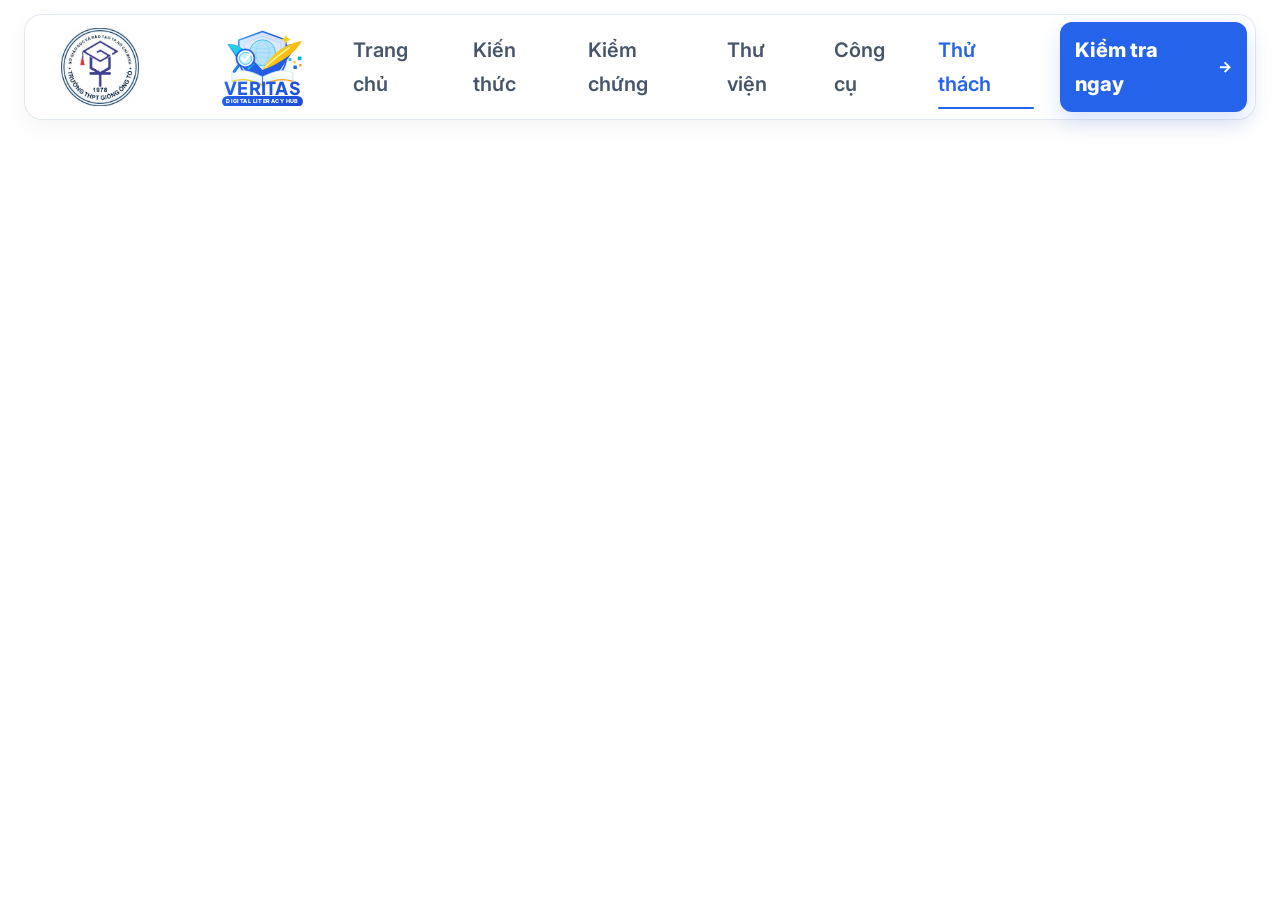
==== challenge.html @ d8285441 "sửa" ====
<!DOCTYPE html>
<html lang="vi">

<head>

    <meta charset="UTF-8">

    <meta
        name="viewport"
        content="width=device-width, initial-scale=1.0"
    >

    <title>
        Veritas | Thử thách
    </title>

    <meta
        name="description"
        content="Thử thách Veritas - luyện tập kỹ năng kiểm chứng thông tin."
    >

    <meta
        name="theme-color"
        content="#ffffff"
    >

    <link
        rel="preconnect"
        href="https://fonts.googleapis.com"
    >

    <link
        rel="preconnect"
        href="https://fonts.gstatic.com"
        crossorigin
    >

    <link
        href="https://fonts.googleapis.com/css2?family=Inter:wght@400;500;600;700;800&family=Plus+Jakarta+Sans:wght@500;600;700;800&display=swap"
        rel="stylesheet"
    >

    <link
        rel="stylesheet"
        href="style.css"
    >

</head>

<body>

<!-- =====================================================
     HEADER
===================================================== -->

<header class="site-header" id="siteHeader">

    <div class="container navbar">

        <div
            class="brand-header-container"
            style="display: flex; align-items: center; gap: 16px;"
        >

            <!-- Logo Trường THPT Giồng Ông Tố -->

            <div
                class="brand-logo"
                style="display: flex; align-items: center;"
            >

                <img
                    src="assets/logo.png"
                    alt="Logo Trường THPT Giồng Ông Tố"
                    style="height: 78px; width: 130px; object-fit: contain;"
                >

            </div>


            <!-- Vạch phân cách -->

            <div
                class="brand-divider"
                style="width: 1px; height: 28px; background-color: rgba(255, 255, 255, 0.25);"
            ></div>


            <!-- LOGO VERITAS -->

           <svg
    class="veritas-logo-svg"
    width="130"
    height="78"
    viewBox="0 0 420 270"
    fill="none"
    xmlns="http://www.w3.org/2000/svg"
    role="img"
    aria-label="Veritas Digital Literacy Hub"
>

    <defs>

        <!-- BLUE -->
        <linearGradient
            id="vBlue"
            x1="80"
            y1="30"
            x2="340"
            y2="230"
            gradientUnits="userSpaceOnUse"
        >
            <stop offset="0" stop-color="#38BDF8"/>
            <stop offset="0.35" stop-color="#2563EB"/>
            <stop offset="1" stop-color="#1D4ED8"/>
        </linearGradient>

        <!-- GOLD -->
        <linearGradient
            id="vGold"
            x1="160"
            y1="50"
            x2="300"
            y2="190"
            gradientUnits="userSpaceOnUse"
        >
            <stop offset="0" stop-color="#FDE047"/>
            <stop offset="0.45" stop-color="#FACC15"/>
            <stop offset="1" stop-color="#F59E0B"/>
        </linearGradient>

        <!-- CYAN -->
        <linearGradient
            id="vCyan"
            x1="100"
            y1="40"
            x2="340"
            y2="120"
            gradientUnits="userSpaceOnUse"
        >
            <stop offset="0" stop-color="#22D3EE"/>
            <stop offset="1" stop-color="#06B6D4"/>
        </linearGradient>

        <!-- WHITE -->
        <linearGradient
            id="vBook"
            x1="0"
            y1="0"
            x2="0"
            y2="1"
        >
            <stop offset="0" stop-color="#FFFFFF"/>
            <stop offset="1" stop-color="#E0F2FE"/>
        </linearGradient>

        <!-- SHADOW -->
        <filter
            id="logoShadow"
            x="-40%"
            y="-40%"
            width="180%"
            height="180%"
        >
            <feDropShadow
                dx="0"
                dy="5"
                stdDeviation="5"
                flood-color="#2563EB"
                flood-opacity=".20"
            />
        </filter>

    </defs>


    <!-- =================================================
         SHIELD
    ================================================== -->

    <path
        d="
            M210 12
            L292 42
            V102
            C292 145 264 175 210 197
            C156 175 128 145 128 102
            V42
            L210 12
            Z
        "
        fill="url(#vBlue)"
        fill-opacity=".13"
        stroke="url(#vBlue)"
        stroke-width="5"
        stroke-linejoin="round"
        filter="url(#logoShadow)"
    />


    <!-- INNER SHIELD -->

    <path
        d="
            M210 29
            L274 52
            V99
            C274 132 252 157 210 177
            C168 157 146 132 146 99
            V52
            L210 29
            Z
        "
        fill="none"
        stroke="#93C5FD"
        stroke-width="2"
        opacity=".75"
    />


    <!-- =================================================
         GLOBE
    ================================================== -->

    <circle
        cx="210"
        cy="86"
        r="45"
        fill="url(#vCyan)"
        fill-opacity=".18"
        stroke="#38BDF8"
        stroke-width="3"
    />


    <!-- Globe longitude -->

    <path
        d="
            M210 41
            C194 52 187 68 187 86
            C187 104 194 120 210 131
            C226 120 233 104 233 86
            C233 68 226 52 210 41
        "
        stroke="#7DD3FC"
        stroke-width="2"
        fill="none"
    />


    <!-- Globe latitude -->

    <path
        d="M167 86H253"
        stroke="#7DD3FC"
        stroke-width="2"
    />

    <path
        d="
            M173 67
            C194 73 226 73 247 67
        "
        stroke="#7DD3FC"
        stroke-width="1.5"
        fill="none"
    />

    <path
        d="
            M173 105
            C194 99 226 99 247 105
        "
        stroke="#7DD3FC"
        stroke-width="1.5"
        fill="none"
    />


    <!-- =================================================
         LARGE V
    ================================================== -->

    <path
        d="
            M88 55
            C108 55 123 58 139 70
            L210 145
            L282 69
            C296 56 313 54 332 55
            L257 166
            C245 183 229 193 210 201
            C191 193 175 183 163 166
            Z
        "
        fill="url(#vBlue)"
    />


    <!-- Cyan left ribbon -->

    <path
        d="
            M91 57
            C109 57 125 61 139 72
            L181 126
            L162 145
            Z
        "
        fill="url(#vCyan)"
    />


    <!-- =================================================
         GOLD PAGE / FEATHER
    ================================================== -->

    <path
        d="
            M210 145
            C227 118 249 87 284 67
            C306 54 329 48 347 45
            C333 67 312 90 289 105
            C266 121 240 135 210 145
            Z
        "
        fill="url(#vGold)"
    />


    <path
        d="
            M220 135
            C241 115 264 96 302 69
        "
        stroke="#FFF7AE"
        stroke-width="5"
        stroke-linecap="round"
        opacity=".9"
    />


    <!-- =================================================
         OPEN BOOK
    ================================================== -->

    <path
        d="
            M104 155
            C132 143 160 144 210 169
            C260 144 288 143 316 155
            L316 188
            C281 176 254 179 210 201
            C166 179 139 176 104 188
            Z
        "
        fill="url(#vBook)"
        stroke="#BFDBFE"
        stroke-width="2"
    />


    <!-- Book center -->

    <path
        d="M210 169V201"
        stroke="#2563EB"
        stroke-width="3"
        stroke-linecap="round"
    />


    <!-- Gold book trim -->

    <path
        d="
            M107 184
            C140 174 168 178 210 198
            C252 178 280 174 313 184
        "
        stroke="url(#vGold)"
        stroke-width="4"
        stroke-linecap="round"
    />


    <!-- =================================================
         MAGNIFYING GLASS
    ================================================== -->

    <circle
        cx="151"
        cy="105"
        r="31"
        fill="#FFFFFF"
        fill-opacity=".95"
        stroke="#2563EB"
        stroke-width="6"
        filter="url(#logoShadow)"
    />

    <circle
        cx="151"
        cy="105"
        r="21"
        fill="url(#vCyan)"
        fill-opacity=".20"
        stroke="#38BDF8"
        stroke-width="3"
    />


    <!-- Check -->

    <path
        d="
            M138 105
            L147 115
            L167 91
        "
        stroke="#FFFFFF"
        stroke-width="8"
        stroke-linecap="round"
        stroke-linejoin="round"
    />


    <!-- Magnifying glass handle -->

    <path
        d="
            M128 129
            L112 150
        "
        stroke="#2563EB"
        stroke-width="10"
        stroke-linecap="round"
    />


    <path
        d="
            M126 131
            L112 149
        "
        stroke="#0EA5E9"
        stroke-width="4"
        stroke-linecap="round"
    />


    <!-- =================================================
         PIXELS
    ================================================== -->

    <rect
        x="300"
        y="104"
        width="10"
        height="10"
        rx="2"
        fill="#38BDF8"
    />

    <rect
        x="317"
        y="114"
        width="8"
        height="8"
        rx="2"
        fill="#FACC15"
    />

    <rect
        x="332"
        y="99"
        width="13"
        height="13"
        rx="2"
        fill="#06B6D4"
    />

    <rect
        x="317"
        y="130"
        width="12"
        height="12"
        rx="2"
        fill="#2563EB"
    />

    <rect
        x="337"
        y="125"
        width="8"
        height="8"
        rx="2"
        fill="#F59E0B"
    />


    <!-- =================================================
         STAR
    ================================================== -->

    <path
        d="
            M291 23
            L296 35
            L308 40
            L296 45
            L291 57
            L286 45
            L274 40
            L286 35
            Z
        "
        fill="#FACC15"
    />


    <!-- =================================================
         VERITAS WORDMARK
    ================================================== -->

    <text
        x="210"
        y="232"
        text-anchor="middle"
        fill="url(#vBlue)"
        font-family="Plus Jakarta Sans, Inter, sans-serif"
        font-size="62"
        font-weight="800"
        letter-spacing="1"
    >
        VERITAS
    </text>


    <!-- =================================================
          Digital LITERACY HUB
    ================================================== -->
<rect 
    x="70" 
    y="235" 
    width="280" 
    height="38" 
    rx="19" 
    fill="url(#vBlue)" 
/>

<text 
    x="210" 
    y="260" 
    text-anchor="middle" 
    fill="#FFFFFF" 
    font-family="Inter, sans-serif" 
    font-size="19" 
    font-weight="800" 
    letter-spacing="1.5"
>
    DIGITAL LITERACY HUB
</text>

</svg>

        </div>


        <nav class="main-nav">

            <a
                class="nav-link"
                href="index.html"
            >
                Trang chủ
            </a>

            <a
                class="nav-link"
                href="knowledge.html"
            >
                Kiến thức
            </a>

            <a
                class="nav-link"
                href="verify.html"
            >
                Kiểm chứng
            </a>

            <a
                class="nav-link"
                href="library.html"
            >
                Thư viện
            </a>

            <a
                class="nav-link"
                href="tools.html"
            >
                Công cụ
            </a>

            <a
                class="nav-link active"
                href="challenge.html"
            >
                Thử thách
            </a>

        </nav>


        <a
            class="header-cta"
            href="challenge.html"
        >
            Kiểm tra ngay
            <span>→</span>
        </a>


        <button
            class="mobile-toggle"
            id="mobileToggle"
            aria-label="Mở menu"
            aria-expanded="false"
        >

            <span></span>
            <span></span>
            <span></span>

        </button>

    </div>


    <nav
        class="mobile-nav"
        id="mobileNav"
    >

        <a href="index.html">
            Trang chủ
        </a>

        <a href="knowledge.html">
            Kiến thức
        </a>

        <a href="verify.html">
            Kiểm chứng
        </a>

        <a href="library.html">
            Thư viện
        </a>

        <a href="tools.html">
            Công cụ
        </a>

        <a
            class="active"
            href="challenge.html"
        >
            Thử thách
        </a>

    </nav>

</header>
<main>

<!-- CHALLENGE SẼ ĐƯỢC ĐẶT Ở ĐÂY -->

</main>

<!-- FOOTER -->
<!-- Sẽ đưa Footer hiện tại của Veritas vào đây -->

<script src="script.js"></script>

</body>

</html>
---- style.css ----
/* =====================================================
   VERITAS
   BRIGHT TRUST DESIGN SYSTEM
===================================================== */

:root {

    --blue-50: #eff6ff;
    --blue-100: #dbeafe;
    --blue-200: #bfdbfe;
    --blue-300: #93c5fd;
    --blue-400: #60a5fa;
    --blue-500: #3b82f6;
    --blue-600: #2563eb;
    --blue-700: #1d4ed8;
    --blue-800: #1e40af;

    --orange-50: #fff7ed;
    --orange-100: #ffedd5;
    --orange-300: #fdba74;
    --orange-500: #f97316;
    --orange-600: #ea580c;

    --yellow-50: #fefce8;
    --yellow-100: #fef9c3;
    --yellow-400: #facc15;
    --yellow-500: #eab308;

    --purple-50: #faf5ff;
    --purple-100: #f3e8ff;
    --purple-500: #a855f7;
    --purple-600: #9333ea;

    --green-50: #f0fdf4;
    --green-100: #dcfce7;
    --green-500: #22c55e;
    --green-600: #16a34a;

    --mint: #ecfdf5;
    --mint-border: #bbf7d0;

    --sky: #f0f9ff;
    --sky-border: #bae6fd;

    --peach: #fff7ed;
    --peach-border: #fed7aa;

    --violet: #f5f3ff;
    --violet-border: #ddd6fe;

    --ink-950: #0f172a;
    --ink-900: #172033;
    --ink-800: #1e293b;
    --ink-700: #334155;
    --ink-600: #475569;
    --ink-500: #64748b;
    --ink-400: #94a3b8;
    --ink-300: #cbd5e1;

    --white: #ffffff;

    --surface: #f8fafc;
    --surface-2: #f1f5f9;

    --border: #e2e8f0;
    --border-light: #edf2f7;

    --container: 1240px;

    --shadow-xs:
        0 4px 14px rgba(15, 23, 42, 0.04);

    --shadow-sm:
        0 10px 30px rgba(15, 23, 42, 0.06);

    --shadow:
        0 20px 55px rgba(15, 23, 42, 0.08);

    --shadow-lg:
        0 30px 80px rgba(15, 23, 42, 0.12);

    --radius-sm: 12px;
    --radius-md: 18px;
    --radius-lg: 24px;
    --radius-xl: 32px;

    --ease:
        cubic-bezier(0.22, 1, 0.36, 1);
}


/* =====================================================
   RESET
===================================================== */

* {
    margin: 0;
    padding: 0;
    box-sizing: border-box;
}

html {
    scroll-behavior: smooth;
    scroll-padding-top: 100px;
}

body {
    margin: 0;

    color: var(--ink-900);
    background: #ffffff;

    font-family: "Inter", sans-serif;

    line-height: 1.6;

    overflow-x: hidden;
}

body.modal-open {
    overflow: hidden;
}

button,
input {
    font: inherit;
}

button {
    border: 0;
}

a {
    color: inherit;
    text-decoration: none;
}

img,
svg {
    display: block;
    max-width: 100%;
}

button,
a {
    cursor: pointer;
}

::selection {
    color: #ffffff;
    background: var(--blue-600);
}

.container {
    width: min(var(--container),
            calc(100% - 48px));

    margin-inline: auto;
}

.section {
    position: relative;

    padding: 115px 0;
}


/* =====================================================
   HEADER
===================================================== */

.site-header {
    position: fixed;

    top: 0;
    left: 0;
    right: 0;

    z-index: 100;

    padding: 14px 0;

    transition:
        padding .3s ease,
        background .3s ease,
        box-shadow .3s ease;
}

.site-header.scrolled {
    padding: 8px 0;

    background: rgba(255, 255, 255, .88);

    box-shadow:
        0 8px 25px rgba(15, 23, 42, .08);

    backdrop-filter: blur(18px);
}

.navbar {
    display: flex;
    align-items: center;
    gap: 26px;

    min-height: 64px;

    padding: 7px 8px 7px 10px;

    background: rgba(255, 255, 255, .92);

    border: 1px solid rgba(226, 232, 240, .95);

    border-radius: 18px;

    box-shadow:
        0 8px 25px rgba(15, 23, 42, .045);
}

.brand {
    display: flex;
    align-items: center;
    gap: 11px;

    min-width: max-content;
}

.brand-logo {
    display: flex;
    align-items: center;
    justify-content: center;

    width: 130px;
    height: 78px;

    padding: 0;

    overflow: visible;

    background: transparent;

    border: none;

    border-radius: 0;

    box-shadow: none;

    flex-shrink: 0;
}

.brand-logo img {
    width: 130px;
    height: 78px;

    max-width: none;
    max-height: none;

    object-fit: contain;

    border-radius: 0;

    display: block;
}

.brand-copy {
    display: flex;
    flex-direction: column;

    line-height: 1.1;
}

.brand-copy strong {
    font-family: "Plus Jakarta Sans", sans-serif;

    color: var(--ink-950);

    font-size: 17px;
    font-weight: 800;

    letter-spacing: -.045em;
}

.brand-copy span {
    margin-top: 4px;

    color: var(--ink-400);

    font-size: 7px;
    font-weight: 800;

    letter-spacing: .15em;
}

.main-nav {
    display: flex;
    align-items: center;
    gap: 25px;

    margin-left: auto;
}

.nav-link {
    position: relative;

    color: var(--ink-600);

    font-size: 12px;
    font-weight: 600;

    transition:
        color .2s ease;
}

.nav-link:hover,
.nav-link.active {
    color: var(--blue-600);
}

.nav-link::after {
    content: "";

    position: absolute;

    left: 0;
    right: 0;

    bottom: -8px;

    height: 2px;

    background: var(--blue-600);

    border-radius: 999px;

    transform: scaleX(0);

    transition:
        transform .25s var(--ease);
}

.nav-link:hover::after,
.nav-link.active::after {
    transform: scaleX(1);
}

.header-cta {
    display: inline-flex;
    align-items: center;
    gap: 8px;

    padding: 11px 15px;

    color: #ffffff;

    background: var(--blue-600);

    border-radius: 12px;

    font-size: 11px;
    font-weight: 800;

    box-shadow:
        0 10px 22px rgba(37, 99, 235, .18);

    transition:
        transform .25s var(--ease),
        background .25s ease;
}

.header-cta:hover {
    transform: translateY(-2px);
    background: var(--blue-700);
}

.header-cta span {
    font-size: 15px;
}

.mobile-toggle {
    display: none;

    width: 43px;
    height: 43px;

    padding: 10px;

    background: var(--surface);

    border-radius: 11px;
}

.mobile-toggle span {
    display: block;

    width: 100%;
    height: 2px;

    margin: 4px 0;

    background: var(--ink-800);

    border-radius: 99px;

    transition:
        transform .25s ease,
        opacity .25s ease;
}

.mobile-toggle.active span:first-child {
    transform:
        translateY(6px) rotate(45deg);
}

.mobile-toggle.active span:nth-child(2) {
    opacity: 0;
}

.mobile-toggle.active span:last-child {
    transform:
        translateY(-6px) rotate(-45deg);
}

.mobile-nav {
    display: none;
}


/* =====================================================
   GENERAL TYPOGRAPHY
===================================================== */

.section-heading {
    display: grid;
    grid-template-columns:
        minmax(0, 1.15fr) minmax(280px, .7fr);

    align-items: end;

    gap: 50px;

    margin-bottom: 52px;
}

.section-kicker {
    display: inline-flex;

    color: var(--blue-600);

    font-size: 10px;
    font-weight: 800;

    letter-spacing: .15em;
}

.section-heading h2 {
    max-width: 800px;

    margin-top: 14px;

    color: var(--ink-950);

    font-family: "Plus Jakarta Sans", sans-serif;

    font-size: clamp(38px, 5vw, 62px);

    line-height: 1.04;

    letter-spacing: -.06em;

    font-weight: 800;
}

.section-heading h2 span {
    color: var(--blue-600);
}

.section-heading p {
    max-width: 470px;

    color: var(--ink-500);

    font-size: 14px;
    line-height: 1.85;
}


/* =====================================================
   BUTTON
===================================================== */

.button {
    display: inline-flex;
    align-items: center;
    justify-content: center;
    gap: 10px;

    min-height: 52px;

    padding: 0 20px;

    border-radius: 13px;

    font-size: 12px;
    font-weight: 800;

    transition:
        transform .3s var(--ease),
        box-shadow .3s ease,
        background .25s ease;
}

.button:hover {
    transform: translateY(-3px);
}

.primary-button {
    color: #ffffff;

    background: var(--blue-600);

    box-shadow:
        0 14px 30px rgba(37, 99, 235, .18);
}

.primary-button:hover {
    background: var(--blue-700);

    box-shadow:
        0 18px 35px rgba(37, 99, 235, .24);
}

.secondary-button {
    color: var(--ink-700);

    background: #ffffff;

    border: 1px solid var(--border);

    box-shadow:
        var(--shadow-xs);
}

.secondary-button:hover {
    border-color: var(--blue-200);
}

.white-button {
    color: var(--blue-700);

    background: #ffffff;

    box-shadow:
        0 16px 35px rgba(15, 23, 42, .12);
}


/* =====================================================
   HERO
===================================================== */

.hero {
    position: relative;

    min-height: 850px;

    padding-top: 175px;
    padding-bottom: 100px;

    background: #ffffff;

    overflow: hidden;
}

.hero-pattern {
    position: absolute;

    inset: 0;

    opacity: .65;

    background-image:
        linear-gradient(to right,
            transparent 49%,
            #eef4fb 50%,
            transparent 51%);

    background-size: 60px 60px;

    mask-image:
        linear-gradient(to bottom,
            black 0%,
            transparent 65%);
}


/*
  Không dùng gradient cho thành phần nhìn chính.
  Pattern chỉ tạo chiều sâu rất nhẹ.
*/

.hero-layout {
    position: relative;
    z-index: 2;

    display: grid;
    grid-template-columns: 1fr .9fr;

    align-items: center;

    gap: 60px;
}

.hero-label {
    display: inline-flex;
    align-items: center;
    gap: 8px;

    padding: 8px 11px;

    color: var(--blue-700);

    background: var(--blue-50);

    border: 1px solid var(--blue-100);

    border-radius: 999px;

    font-size: 8px;
    font-weight: 800;

    letter-spacing: .13em;
}

.live-dot {
    width: 7px;
    height: 7px;

    background: var(--green-500);

    border-radius: 50%;

    box-shadow:
        0 0 0 4px rgba(34, 197, 94, .1);
}

.hero-label-line {
    width: 20px;
    height: 1px;

    background: var(--blue-200);
}

.hero-content h1 {
    max-width: 760px;

    margin-top: 25px;

    color: var(--ink-950);

    font-family: "Plus Jakarta Sans", sans-serif;

    font-size: clamp(50px,
            6.2vw,
            82px);

    line-height: .98;

    letter-spacing: -.07em;

    font-weight: 800;
}

.hero-content h1 span {
    display: block;

    color: var(--blue-600);
}

.hero-description {
    max-width: 590px;

    margin-top: 27px;

    color: var(--ink-500);

    font-size: 16px;

    line-height: 1.85;
}

.hero-actions {
    display: flex;
    align-items: center;
    gap: 11px;

    margin-top: 33px;
}

.hero-metrics {
    display: flex;
    align-items: center;
    gap: 19px;

    margin-top: 42px;
}

.metric {
    display: flex;
    flex-direction: column;
}

.metric strong {
    color: var(--ink-950);

    font-family: "Plus Jakarta Sans", sans-serif;

    font-size: 22px;

    line-height: 1;
}

.metric span {
    margin-top: 5px;

    color: var(--ink-400);

    font-size: 8px;
    font-weight: 700;

    letter-spacing: .06em;
}

.metric-divider {
    width: 1px;
    height: 36px;

    background: var(--border);
}



.hero-bottom {
    position: absolute;

    left: 0;
    right: 0;
    bottom: 0;

    border-top: 1px solid var(--border-light);

    background: #fbfdff;
}

.hero-bottom-inner {
    min-height: 72px;

    display: flex;
    align-items: center;
    justify-content: space-between;

    gap: 25px;
}

.hero-bottom-inner>span {
    color: var(--ink-400);

    font-size: 9px;
    font-weight: 800;

    letter-spacing: .12em;
}

.hero-flow {
    display: flex;
    align-items: center;
    gap: 18px;
}

.hero-flow strong {
    color: var(--ink-600);

    font-size: 9px;
    font-weight: 800;

    letter-spacing: .08em;
}

.hero-flow i {
    width: 4px;
    height: 4px;

    background: var(--blue-400);

    border-radius: 50%;
}


/* =====================================================
   FOUNDATION
===================================================== */

.foundation-section {
    background: #f8fbff;
}

.foundation-grid {
    display: grid;
    grid-template-columns: repeat(3, 1fr);
    gap: 17px;
}

.knowledge-card {
    position: relative;

    min-height: 435px;

    padding: 29px;

    background: #ffffff;

    border: 1px solid var(--border);

    border-radius: var(--radius-lg);

    box-shadow:
        var(--shadow-sm);

    overflow: hidden;

    transition:
        transform .4s var(--ease),
        box-shadow .4s var(--ease),
        border-color .3s ease;
}

.knowledge-card:hover {
    transform: translateY(-8px);

    box-shadow:
        var(--shadow-lg);

    border-color: var(--blue-100);
}

.knowledge-card::after {
    content: "";

    position: absolute;

    right: -50px;
    bottom: -60px;

    width: 180px;
    height: 180px;

    border: 18px solid rgba(37, 99, 235, .035);

    border-radius: 50%;
}

.orange-card::after {
    border-color:
        rgba(249, 115, 22, .045);
}

.purple-card::after {
    border-color:
        rgba(147, 51, 234, .045);
}

.knowledge-number {
    position: absolute;

    top: 25px;
    right: 27px;

    color: var(--ink-300);

    font-family: "Plus Jakarta Sans", sans-serif;

    font-size: 37px;
    font-weight: 800;

    letter-spacing: -.08em;
}

.knowledge-icon {
    display: grid;
    place-items: center;

    width: 58px;
    height: 58px;

    margin-bottom: 35px;

    border-radius: 16px;
}

.blue-card .knowledge-icon {
    color: var(--blue-600);
    background: var(--blue-50);
}

.orange-card .knowledge-icon {
    color: var(--orange-600);
    background: var(--orange-50);
}

.purple-card .knowledge-icon {
    color: var(--purple-600);
    background: var(--purple-50);
}

.knowledge-icon svg {
    width: 32px;
}

.card-category {
    display: inline-block;

    color: var(--ink-400);

    font-size: 7px;
    font-weight: 800;

    letter-spacing: .13em;
}

.knowledge-card h3 {
    margin-top: 7px;

    color: var(--ink-950);

    font-family: "Plus Jakarta Sans", sans-serif;

    font-size: 26px;

    letter-spacing: -.045em;
}

.knowledge-card p {
    margin-top: 13px;

    color: var(--ink-500);

    font-size: 12px;

    line-height: 1.8;
}

.card-keywords {
    display: flex;
    flex-wrap: wrap;
    gap: 7px;

    margin-top: 20px;
}

.card-keywords span {
    padding: 6px 9px;

    color: var(--ink-600);

    background: var(--surface);

    border: 1px solid var(--border-light);

    border-radius: 999px;

    font-size: 8px;
    font-weight: 700;
}

.text-link {
    display: inline-flex;

    margin-top: 30px;

    color: var(--blue-600);

    font-size: 10px;
    font-weight: 800;
}

.foundation-note {
    display: flex;
    align-items: center;
    gap: 13px;

    margin-top: 18px;
    padding: 17px 19px;

    background: #ffffff;

    border: 1px solid var(--border);

    border-radius: 17px;

    box-shadow: var(--shadow-xs);
}

.note-icon {
    display: grid;
    place-items: center;

    flex: 0 0 auto;

    width: 35px;
    height: 35px;

    color: var(--blue-600);

    background: var(--blue-50);

    border-radius: 10px;

    font-size: 12px;
    font-weight: 900;
}

.foundation-note strong {
    display: block;

    font-size: 10px;
}

.foundation-note p {
    margin-top: 1px;

    color: var(--ink-500);

    font-size: 9px;
}


/* =====================================================
   LIBRARY
===================================================== */

.library-section {
    background: #ffffff;
}

.library-toolbar {
    display: flex;
    align-items: center;
    justify-content: space-between;

    gap: 18px;

    margin-bottom: 20px;
}

.library-tabs {
    display: flex;
    align-items: center;
    gap: 13px;
    flex-wrap: wrap;
}

.library-tab {
    padding: 20px 34px;

    color: var(--ink-500);
    background: var(--surface);

    border: 1px solid var(--border-light);
    border-radius: 999px;

    font-family: "Inter", sans-serif;

    font-size: 22px !important;
    font-weight: 800 !important;

    line-height: 1.2;

    white-space: nowrap;

    transition:
        background .2s ease,
        color .2s ease,
        border-color .2s ease,
        transform .2s ease,
        box-shadow .2s ease;
}

.library-tab:hover {
    color: var(--blue-600);
    border-color: var(--blue-100);
    transform: translateY(-2px);
}

.library-tab.active {
    color: #ffffff;
    background: var(--blue-600);
    border-color: var(--blue-600);
    box-shadow: 0 8px 20px rgba(37, 99, 235, .18);
}

.library-search {
    display: flex;
    align-items: center;
    gap: 7px;

    width: 220px;

    padding: 10px 12px;

    background: #ffffff;

    border: 1px solid var(--border);

    border-radius: 11px;
}

.library-search span {
    color: var(--ink-400);

    font-size: 15px;
}

.library-search input {
    width: 100%;

    border: 0;
    outline: 0;

    color: var(--ink-800);

    font-size: 9px;
}

.featured-resource {
    display: grid;
    grid-template-columns: 1.2fr .8fr;

    overflow: hidden;

    background: #ffffff;

    border: 1px solid var(--border);

    border-radius: var(--radius-xl);

    box-shadow: var(--shadow);

    margin-bottom: 22px;
}

.featured-media {
    position: relative;

    min-height: 430px;

    display: flex;
    flex-direction: column;
    justify-content: end;

    padding: 31px;

    overflow: hidden;

    background:
        #e9f3ff;
}

.featured-media::before {
    content: "";

    position: absolute;

    width: 270px;
    height: 270px;

    top: 70px;
    left: 50%;

    transform:
        translateX(-50%);

    border: 34px solid rgba(37, 99, 235, .06);

    border-radius: 50%;
}

.featured-media::after {
    content: "";

    position: absolute;

    width: 110px;
    height: 110px;

    top: 150px;
    left: 50%;

    transform:
        translateX(-50%);

    border: 1px solid rgba(37, 99, 235, .2);

    border-radius: 50%;
}

.media-label {
    position: absolute;

    top: 22px;
    left: 24px;

    padding: 7px 9px;

    color: var(--blue-700);

    background: #ffffff;

    border: 1px solid var(--blue-100);

    border-radius: 999px;

    font-size: 7px;
    font-weight: 800;

    letter-spacing: .12em;

    z-index: 5;
}

.featured-video-icon {
    position: absolute;

    left: 50%;
    top: 48%;

    z-index: 4;

    display: grid;
    place-items: center;

    width: 74px;
    height: 74px;

    transform:
        translate(-50%, -50%);

    color: #ffffff;

    background: var(--blue-600);

    border-radius: 50%;

    box-shadow:
        0 15px 30px rgba(37, 99, 235, .2);

    font-size: 21px;
}

.featured-media-text {
    position: relative;
    z-index: 5;

    max-width: 510px;
}

.featured-media-text small {
    color: var(--blue-600);

    font-size: 7px;
    font-weight: 800;

    letter-spacing: .14em;
}

.featured-media-text strong {
    display: block;

    margin-top: 8px;

    color: var(--ink-900);

    font-family: "Plus Jakarta Sans", sans-serif;

    font-size: 27px;

    line-height: 1.1;

    letter-spacing: -.045em;
}

.featured-content {
    display: flex;
    flex-direction: column;
    justify-content: center;

    padding: 38px;
}

.featured-category {
    color: var(--blue-600);

    font-size: 8px;
    font-weight: 800;

    letter-spacing: .15em;
}

.featured-content h3 {
    margin-top: 14px;

    color: var(--ink-950);

    font-family: "Plus Jakarta Sans", sans-serif;

    font-size: 31px;

    line-height: 1.08;

    letter-spacing: -.05em;
}

.featured-content>p {
    margin-top: 15px;

    color: var(--ink-500);

    font-size: 12px;

    line-height: 1.8;
}

.featured-source {
    display: flex;
    align-items: center;
    gap: 10px;

    margin-top: 24px;
}

.source-circle {
    display: grid;
    place-items: center;

    width: 35px;
    height: 35px;

    color: #ffffff;

    background: var(--blue-600);

    border-radius: 50%;

    font-size: 11px;
    font-weight: 900;
}

.featured-source strong {
    display: block;

    font-size: 9px;
}

.featured-source small {
    display: block;

    margin-top: 2px;

    color: var(--ink-400);

    font-size: 7px;
}

.featured-button {
    align-self: flex-start;

    margin-top: 25px;
}

.resource-grid {
    display: grid;
    grid-template-columns: repeat(3, 1fr);

    gap: 18px;
}

.resource-card {
    overflow: hidden;

    background: #ffffff;

    border: 1px solid var(--border);

    border-radius: 19px;

    box-shadow: var(--shadow-xs);

    transition:
        transform .35s var(--ease),
        box-shadow .35s ease;
}

.resource-card:hover {
    transform: translateY(-7px);

    box-shadow: var(--shadow);
}

.resource-card.hidden {
    display: none;
}

.resource-cover {
    position: relative;

    height: 175px;

    overflow: hidden;
}

.cover-blue {
    background: #dbeafe;
}

.cover-orange {
    background: #ffedd5;
}

.cover-green {
    background: #dcfce7;
}

.cover-purple {
    background: #f3e8ff;
}

.cover-yellow {
    background: #fef9c3;
}

.cover-light-blue {
    background: #e0f2fe;
}

.cover-label {
    position: absolute;

    top: 14px;
    left: 14px;

    padding: 6px 8px;

    color: var(--blue-700);

    background: #ffffff;

    border-radius: 999px;

    font-size: 7px;
    font-weight: 800;

    letter-spacing: .1em;
}

.cover-label.dark {
    color: #854d0e;
}

.cover-play {
    position: absolute;

    top: 50%;
    left: 50%;

    display: grid;
    place-items: center;

    width: 55px;
    height: 55px;

    transform:
        translate(-50%, -50%);

    color: #ffffff;

    background: var(--blue-600);

    border-radius: 50%;

    font-size: 15px;
}

.cover-big {
    position: absolute;

    left: 20px;
    bottom: 4px;

    color: rgba(234, 88, 12, .23);

    font-family: "Plus Jakarta Sans", sans-serif;

    font-size: 73px;

    font-weight: 800;

    letter-spacing: -.09em;
}

.cover-document {
    position: absolute;

    top: 37px;
    left: 50%;

    width: 100px;
    height: 118px;

    transform:
        translateX(-50%);

    background: #ffffff;

    border-radius: 11px;

    box-shadow:
        0 15px 25px rgba(15, 23, 42, .08);

    padding: 19px;
}

.cover-document span {
    display: block;

    height: 7px;

    margin-bottom: 9px;

    background: #bbf7d0;

    border-radius: 999px;
}

.cover-document span:nth-child(2) {
    width: 78%;
}

.cover-document span:nth-child(3) {
    width: 90%;
}

.cover-document span:nth-child(4) {
    width: 66%;
}

.face-placeholder {
    position: absolute;

    left: 50%;
    top: 50%;

    width: 110px;
    height: 126px;

    transform:
        translate(-50%, -50%);

    padding: 34px 24px;

    border-radius: 25px;

    background: #ffffff;

    box-shadow:
        0 20px 40px rgba(147, 51, 234, .12);
}

.face-placeholder span {
    display: inline-block;

    width: 14px;
    height: 14px;

    margin-right: 16px;

    border: 3px solid var(--purple-500);

    border-radius: 50%;
}

.face-placeholder i {
    display: block;

    width: 33px;
    height: 11px;

    margin: 21px auto 0;

    border-bottom: 3px solid var(--purple-500);

    border-radius: 50%;
}

.question-symbol {
    position: absolute;

    right: 35px;
    bottom: 13px;

    color: rgba(202, 138, 4, .25);

    font-family: "Plus Jakarta Sans", sans-serif;

    font-size: 120px;
    font-weight: 800;
}

.video-bars {
    position: absolute;

    left: 50%;
    bottom: 33px;

    display: flex;
    align-items: end;
    gap: 7px;

    height: 80px;

    transform:
        translateX(-50%);
}

.video-bars span {
    width: 12px;

    background: var(--blue-500);

    border-radius: 7px;
}

.video-bars span:nth-child(1) {
    height: 27px;
}

.video-bars span:nth-child(2) {
    height: 61px;
}

.video-bars span:nth-child(3) {
    height: 44px;
}

.video-bars span:nth-child(4) {
    height: 73px;
}

.resource-body {
    padding: 17px 18px 20px;
}

.resource-meta {
    display: flex;
    align-items: center;
    gap: 7px;

    color: var(--ink-400);

    font-size: 10px;
    font-weight: 800;

    letter-spacing: .06em;
}

.resource-meta span:first-child {
    color: var(--blue-600);
}

.resource-body h3 {
    min-height: 70px;

    margin-top: 10px;

    color: var(--ink-900);

    font-family: "Plus Jakarta Sans", sans-serif;

    font-size: 15px;

    line-height: 1.3;

    letter-spacing: -.035em;
}

.resource-body p {
    margin-top: 8px;

    color: var(--ink-400);

    font-size: 9px;
}

.resource-link {
    display: inline-flex;
    align-items: center;
    gap: 7px;

    margin-top: 17px;

    color: var(--blue-600);

    background: transparent;

    font-size: 12px;
    font-weight: 800;
}

.resource-link span {
    transition:
        transform .2s ease;
}

.resource-link:hover span {
    transform: translate(3px, -2px);
}

.empty-results {
    display: none;

    padding: 30px;

    text-align: center;

    color: var(--ink-400);

    background: var(--surface);

    border: 1px dashed var(--border);

    border-radius: 17px;

    font-size: 10px;
}

.empty-results.show {
    display: block;
}

.library-bottom {
    display: flex;
    align-items: center;
    gap: 11px;

    margin-top: 20px;
    padding: 14px 17px;

    background: #fbfdff;

    border: 1px solid var(--border-light);

    border-radius: 14px;

    color: var(--ink-400);

    font-size: 8px;
}

.library-bottom strong {
    color: var(--ink-600);

    font-size: 8px;
}

.library-bottom i {
    width: 4px;
    height: 4px;

    background: var(--blue-300);

    border-radius: 50%;
}


/* =========================================================
   VERITAS — SIFT VERIFICATION STUDIO
   NEW VISUAL SYSTEM
========================================================= */

.sift-studio-section {
    position: relative;
    overflow: hidden;

    background:
        #f7fbff;
}

.sift-studio-section::before {
    content: "";

    position: absolute;

    width: 680px;
    height: 680px;

    top: -330px;
    right: -240px;

    border:
        1px solid rgba(37, 99, 235, .07);

    border-radius: 50%;

    pointer-events: none;
}

.sift-studio-section::after {
    content: "";

    position: absolute;

    width: 520px;
    height: 520px;

    bottom: -260px;
    left: -240px;

    border:
        1px solid rgba(37, 99, 235, .055);

    border-radius: 50%;

    pointer-events: none;
}


/* =========================================================
   INTRO
========================================================= */

.sift-studio-intro {
    position: relative;
    z-index: 2;

    display: flex;

    align-items: flex-end;
    justify-content: space-between;

    gap: 45px;

    margin-bottom: 48px;
}

.sift-studio-intro-copy {
    max-width: 840px;
}

.sift-studio-intro-copy .section-kicker {
    margin-bottom: 16px;
}

.sift-studio-intro-copy h2 {
    color: var(--ink-950);

    font-family:
        "Plus Jakarta Sans",
        sans-serif;

    font-size:
        clamp(44px, 5.8vw, 76px);

    line-height: .95;

    letter-spacing:
        -.07em;
}

.sift-studio-intro-copy h2 span {
    display: block;

    color:
        var(--blue-600);
}

.sift-studio-intro-copy p {
    max-width: 740px;

    margin-top: 23px;

    color:
        var(--ink-500);

    font-size: 16px;

    line-height: 1.8;
}

.sift-studio-intro-side {
    display: flex;

    align-items: center;

    gap: 15px;

    min-width: 270px;

    padding:
        15px 18px;

    background:
        #ffffff;

    border:
        1px solid var(--border);

    border-radius:
        20px;

    box-shadow:
        var(--shadow-xs);
}

.sift-studio-index {
    display: flex;

    flex-direction: column;

    align-items: center;
    justify-content: center;

    width: 57px;
    height: 57px;

    color: #ffffff;

    background:
        var(--blue-600);

    border-radius:
        16px;
}

.sift-studio-index strong {
    font-family:
        "Plus Jakarta Sans",
        sans-serif;

    font-size: 22px;

    line-height: 1;
}

.sift-studio-index span {
    margin-top: 3px;

    font-size: 6px;

    font-weight: 900;

    letter-spacing: .12em;
}

.sift-studio-intro-side>div:last-child strong {
    display: block;

    color:
        var(--ink-900);

    font-size: 9px;

    letter-spacing: .08em;
}

.sift-studio-intro-side>div:last-child p {
    margin-top: 4px;

    color:
        var(--ink-400);

    font-size: 8px;

    line-height: 1.5;
}


/* =========================================================
   STEP MAP
========================================================= */

.sift-step-map {
    position: relative;
    z-index: 3;

    display: grid;

    grid-template-columns:
        repeat(4, 1fr);

    gap: 12px;

    margin-bottom: 18px;
}

.sift-step-map-line {
    position: absolute;

    left: 8%;
    right: 8%;

    top: 28px;

    height: 2px;

    background:
        #dbe7f5;

    z-index: -1;
}

.sift-step-map-line span {
    display: block;

    width: 25%;

    height: 100%;

    background:
        var(--blue-600);

    transition:
        width .45s var(--ease);
}

.sift-studio-step {
    position: relative;

    display: grid;

    grid-template-columns:
        auto auto minmax(0, 1fr);

    align-items: center;

    gap: 11px;

    min-width: 0;

    padding:
        9px 13px 9px 9px;

    background:
        rgba(255, 255, 255, .94);

    border:
        1px solid var(--border);

    border-radius:
        18px;

    text-align:
        left;

    box-shadow:
        var(--shadow-xs);

    cursor:
        pointer;

    transition:
        transform .3s var(--ease),
        border-color .25s ease,
        box-shadow .25s ease,
        background .25s ease;
}

.sift-studio-step:hover {
    transform:
        translateY(-4px);

    border-color:
        var(--blue-200);

    box-shadow:
        0 16px 30px rgba(37, 99, 235, .08);
}

.sift-studio-step.active {
    border-color:
        var(--blue-200);

    background:
        #ffffff;

    box-shadow:
        0 17px 34px rgba(37, 99, 235, .1);
}

.sift-studio-step-number {
    color:
        var(--ink-300);

    font-size:
        7px;

    font-weight:
        900;
}

.sift-studio-step-letter {
    display: grid;

    place-items:
        center;

    width: 43px;
    height: 43px;

    color:
        var(--blue-600);

    background:
        #edf4ff;

    border:
        1px solid var(--blue-100);

    border-radius:
        14px;

    font-family:
        "Plus Jakarta Sans",
        sans-serif;

    font-size:
        17px;

    font-weight:
        900;

    transition:
        background .25s ease,
        color .25s ease,
        transform .3s var(--ease);
}

.sift-studio-step.active .sift-studio-step-letter {
    color:
        #ffffff;

    background:
        var(--blue-600);

    border-color:
        var(--blue-600);

    transform:
        rotate(-4deg) scale(1.05);

    box-shadow:
        0 9px 20px rgba(37, 99, 235, .18);
}

.sift-studio-step-copy {
    min-width: 0;
}

.sift-studio-step-copy strong {
    display: block;

    color:
        var(--ink-900);

    font-size:
        10px;

    font-weight:
        900;

    letter-spacing:
        .06em;
}

.sift-studio-step-copy small {
    display: block;

    margin-top:
        3px;

    color:
        var(--ink-400);

    font-size:
        9px;
}


/* =========================================================
   MAIN STAGE
========================================================= */

.sift-studio-stage {
    position: relative;
    z-index: 2;

    display: grid;

    grid-template-columns:
        minmax(0, 1.55fr) minmax(340px, .75fr);

    gap:
        15px;
}


/* =========================================================
   CASE PANEL
========================================================= */

.sift-case-panel {
    position: relative;

    min-height:
        590px;

    overflow:
        hidden;

    padding:
        27px 30px;

    color:
        #ffffff;

    background:
        #2563eb;

    border-radius:
        30px;

    box-shadow:
        0 32px 75px rgba(37, 99, 235, .2);

    isolation:
        isolate;
}

.sift-case-panel::before {
    content: "";

    position: absolute;

    inset:
        17px;

    border:
        1px solid rgba(255, 255, 255, .11);

    border-radius:
        23px;

    pointer-events:
        none;
}

.sift-case-panel::after {
    content: "";

    position: absolute;

    width:
        360px;

    height:
        360px;

    right:
        -180px;

    bottom:
        -160px;

    border:
        1px solid rgba(255, 255, 255, .1);

    border-radius:
        50%;

    box-shadow:
        0 0 0 40px rgba(255, 255, 255, .025),
        0 0 0 80px rgba(255, 255, 255, .018);
}

.sift-case-glow {
    position: absolute;

    border-radius:
        50%;

    pointer-events:
        none;
}

.glow-a {
    width:
        220px;

    height:
        220px;

    top:
        -100px;

    right:
        80px;

    background:
        rgba(255, 255, 255, .055);

    animation:
        siftGlowFloat 6s ease-in-out infinite;
}

.glow-b {
    width:
        110px;

    height:
        110px;

    bottom:
        110px;

    right:
        95px;

    border:
        1px solid rgba(255, 255, 255, .17);

    animation:
        siftGlowRotate 12s linear infinite;
}

@keyframes siftGlowFloat {

    0%,
    100% {
        transform:
            translateY(0);
    }

    50% {
        transform:
            translateY(13px);
    }
}

@keyframes siftGlowRotate {

    from {
        transform:
            rotate(0);
    }

    to {
        transform:
            rotate(360deg);
    }
}

.sift-case-top {
    position: relative;
    z-index: 4;

    display:
        flex;

    justify-content:
        space-between;

    color:
        rgba(255, 255, 255, .55);

    font-size:
        7px;

    font-weight:
        900;

    letter-spacing:
        .14em;
}

.sift-case-content {
    position: relative;
    z-index: 4;

    max-width:
        610px;

    margin-top:
        71px;
}

.sift-case-label {
    display:
        inline-flex;

    padding:
        8px 10px;

    background:
        rgba(255, 255, 255, .11);

    border:
        1px solid rgba(255, 255, 255, .17);

    border-radius:
        999px;

    font-size:
        7px;

    font-weight:
        900;

    letter-spacing:
        .12em;
}

.sift-case-content h3 {
    margin-top:
        19px;

    max-width:
        690px;

    font-family:
        "Plus Jakarta Sans",
        sans-serif;

    font-size:
        clamp(36px, 4.3vw, 60px);

    line-height:
        1.02;

    letter-spacing:
        -.06em;
}

.sift-case-content>p {
    max-width:
        600px;

    margin-top:
        19px;

    color:
        rgba(255, 255, 255, .76);

    font-size:
        13px;

    line-height:
        1.75;
}

.sift-case-image-wrap {
    position: absolute;

    z-index: 3;

    right:
        26px;

    bottom:
        76px;

    width:
        min(42%, 330px);

    height:
        200px;

    overflow:
        hidden;

    border:
        7px solid rgba(255, 255, 255, .14);

    border-radius:
        24px;

    background:
        rgba(255, 255, 255, .08);

    box-shadow:
        0 20px 45px rgba(15, 23, 42, .18);

    transform:
        rotate(2deg);

    transition:
        transform .5s var(--ease);
}

.sift-case-image-wrap:hover {
    transform:
        rotate(0) translateY(-5px);
}

.sift-case-image-wrap img {
    width:
        100%;

    height:
        100%;

    object-fit:
        cover;

    transition:
        opacity .35s ease,
        transform .6s var(--ease);
}

.sift-case-panel.is-changing .sift-case-image-wrap img {
    animation:
        siftImageSwap .45s ease both;
}

@keyframes siftImageSwap {

    from {
        opacity:
            0;

        transform:
            scale(1.08);
    }

    to {
        opacity:
            1;

        transform:
            scale(1);
    }
}

.sift-case-image-overlay {
    position: absolute;

    inset:
        0;

    background:
        linear-gradient(to top,
            rgba(15, 23, 42, .48),
            transparent 65%);
}

.sift-image-tag {
    position: absolute;

    left:
        13px;

    bottom:
        12px;

    display:
        flex;

    flex-direction:
        column;

    gap:
        2px;
}

.sift-image-tag span {
    color:
        rgba(255, 255, 255, .55);

    font-size:
        6px;

    font-weight:
        900;

    letter-spacing:
        .12em;
}

.sift-image-tag strong {
    color:
        #ffffff;

    font-size:
        8px;

    font-weight:
        900;
}

.sift-case-bottom {
    position: absolute;

    left:
        30px;

    right:
        30px;

    bottom:
        26px;

    z-index:
        4;

    display:
        flex;

    align-items:
        center;

    gap:
        20px;

    padding-top:
        13px;

    border-top:
        1px solid rgba(255, 255, 255, .12);
}

.sift-case-bottom>div:first-child {
    display:
        flex;

    flex-direction:
        column;
}

.sift-case-bottom span {
    color:
        rgba(255, 255, 255, .46);

    font-size:
        6px;

    font-weight:
        900;

    letter-spacing:
        .12em;
}

.sift-case-bottom strong {
    margin-top:
        4px;

    font-size:
        9px;
}

.sift-case-meter {
    display:
        flex;

    align-items:
        center;

    gap:
        5px;

    margin-left:
        auto;
}

.sift-case-meter span {
    display:
        block;

    width:
        25px;

    height:
        4px;

    background:
        rgba(255, 255, 255, .16);

    border-radius:
        999px;
}

.sift-case-meter span:first-child {
    background:
        #ffffff;
}


/* =========================================================
   ACTIVE PANEL
========================================================= */

.sift-studio-active {
    display:
        flex;

    flex-direction:
        column;

    min-height:
        590px;

    padding:
        25px;

    background:
        #ffffff;

    border:
        1px solid var(--border);

    border-radius:
        27px;

    box-shadow:
        var(--shadow-xs);
}

.sift-active-header {
    display:
        flex;

    align-items:
        center;

    justify-content:
        space-between;

    gap:
        15px;
}

.sift-active-header>div {
    display:
        flex;

    align-items:
        center;

    gap:
        10px;
}

.sift-active-header>div>span {
    color:
        var(--ink-400);

    font-size:
        7px;

    font-weight:
        900;

    letter-spacing:
        .13em;
}

.sift-active-header strong {
    color:
        var(--ink-300);

    font-size:
        8px;
}

.sift-active-header strong b {
    color:
        var(--blue-600);

    font-size:
        12px;
}

.sift-auto-button {
    padding:
        8px 10px;

    color:
        var(--blue-600);

    background:
        var(--blue-50);

    border:
        1px solid var(--blue-100);

    border-radius:
        999px;

    font-size:
        6px;

    font-weight:
        900;

    letter-spacing:
        .08em;

    cursor:
        pointer;

    transition:
        transform .2s ease,
        background .2s ease;
}

.sift-auto-button:hover {
    transform:
        translateY(-2px);

    background:
        var(--blue-100);
}

.sift-auto-button.active {
    color:
        #ffffff;

    background:
        var(--blue-600);

    border-color:
        var(--blue-600);
}

.sift-active-identity {
    display:
        flex;

    align-items:
        center;

    gap:
        17px;

    margin-top:
        52px;
}

.sift-active-letter {
    display:
        grid;

    place-items:
        center;

    width:
        90px;

    height:
        90px;

    flex:
        0 0 auto;

    color:
        #ffffff;

    background:
        var(--blue-600);

    border-radius:
        27px;

    box-shadow:
        0 20px 38px rgba(37, 99, 235, .2);

    animation:
        siftLetterFloat 4s ease-in-out infinite;
}

@keyframes siftLetterFloat {

    0%,
    100% {
        transform:
            translateY(0);
    }

    50% {
        transform:
            translateY(-6px);
    }
}

.sift-active-letter span {
    font-family:
        "Plus Jakarta Sans",
        sans-serif;

    font-size:
        38px;

    font-weight:
        900;
}

.sift-active-identity>div:last-child span {
    display:
        block;

    color:
        var(--ink-950);

    font-family:
        "Plus Jakarta Sans",
        sans-serif;

    font-size:
        31px;

    font-weight:
        900;

    letter-spacing:
        -.05em;
}

.sift-active-identity>div:last-child small {
    display:
        block;

    margin-top:
        7px;

    color:
        var(--blue-600);

    font-size:
        7px;

    font-weight:
        900;

    letter-spacing:
        .13em;
}

.sift-active-progress {
    display:
        flex;

    align-items:
        center;

    gap:
        10px;

    margin-top:
        30px;
}

.sift-active-progress span {
    position:
        relative;

    flex:
        1;

    height:
        5px;

    overflow:
        hidden;

    background:
        var(--surface-2);

    border-radius:
        999px;
}

.sift-active-progress span::after {
    content:
        "";

    position:
        absolute;

    inset:
        0 auto 0 0;

    width:
        var(--sift-progress, 25%);

    background:
        var(--blue-600);

    border-radius:
        inherit;

    transition:
        width .4s var(--ease);
}

.sift-active-progress strong {
    color:
        var(--blue-600);

    font-size:
        11px;
}

.sift-active-description {
    margin-top:
        auto;

    padding:
        24px 0;

    border-top:
        1px solid var(--border-light);

    border-bottom:
        1px solid var(--border-light);
}

.sift-active-description>span {
    color:
        var(--ink-400);

    font-size:
        7px;

    font-weight:
        900;

    letter-spacing:
        .13em;
}

.sift-active-description p {
    margin-top:
        10px;

    color:
        var(--ink-500);

    font-size:
        12px;

    line-height:
        1.8;
}

.sift-status-line {
    display:
        flex;

    align-items:
        center;

    gap:
        8px;

    margin-top:
        18px;
}

.sift-status-line>span {
    width:
        7px;

    height:
        7px;

    background:
        var(--green-500);

    border-radius:
        50%;

    box-shadow:
        0 0 0 5px rgba(34, 197, 94, .08);

    animation:
        siftStatus 2s ease-in-out infinite;
}

@keyframes siftStatus {

    0%,
    100% {
        transform:
            scale(1);
    }

    50% {
        transform:
            scale(1.25);
    }
}

.sift-status-line strong {
    color:
        var(--ink-400);

    font-size:
        7px;

    letter-spacing:
        .1em;
}


/* =========================================================
   EXAMPLE SECTION
========================================================= */

.sift-example-section {
    position:
        relative;

    z-index:
        2;

    margin-top:
        45px;
}

.sift-example-heading {
    display:
        grid;

    grid-template-columns:
        1fr .65fr;

    gap:
        35px;

    align-items:
        end;

    margin-bottom:
        20px;
}

.sift-example-heading>div>span {
    color:
        var(--blue-600);

    font-size:
        8px;

    font-weight:
        900;

    letter-spacing:
        .14em;
}

.sift-example-heading h3 {
    margin-top:
        9px;

    color:
        var(--ink-950);

    font-family:
        "Plus Jakarta Sans",
        sans-serif;

    font-size:
        clamp(30px, 3.5vw, 48px);

    line-height:
        1;

    letter-spacing:
        -.055em;
}

.sift-example-heading h3 span {
    color:
        var(--blue-600);
}

.sift-example-heading p {
    color:
        var(--ink-500);

    font-size:
        11px;

    line-height:
        1.75;
}

.sift-example-gallery {
    display:
        grid;

    grid-template-columns:
        1.55fr .75fr;

    gap:
        14px;
}

.sift-gallery-main {
    position:
        relative;

    min-height:
        330px;

    overflow:
        hidden;

    background:
        #dceaff;

    border:
        1px solid var(--border);

    border-radius:
        27px;

    box-shadow:
        var(--shadow-sm);
}

.sift-gallery-main img {
    width:
        100%;

    height:
        100%;

    min-height:
        330px;

    object-fit:
        cover;

    transition:
        transform .7s var(--ease),
        opacity .4s ease;
}

.sift-gallery-main:hover img {
    transform:
        scale(1.035);
}

.sift-gallery-overlay {
    position:
        absolute;

    inset:
        0;

    background:
        linear-gradient(to top,
            rgba(15, 23, 42, .76),
            rgba(15, 23, 42, 0) 60%);
}

.sift-gallery-caption {
    position:
        absolute;

    left:
        24px;

    right:
        24px;

    bottom:
        23px;

    display:
        flex;

    flex-direction:
        column;
}

.sift-gallery-caption span {
    display:
        inline-flex;

    align-self:
        flex-start;

    padding:
        6px 8px;

    color:
        #ffffff;

    background:
        rgba(37, 99, 235, .9);

    border-radius:
        999px;

    font-size:
        7px;

    font-weight:
        900;

    letter-spacing:
        .12em;
}

.sift-gallery-caption strong {
    margin-top:
        8px;

    color:
        #ffffff;

    font-family:
        "Plus Jakarta Sans",
        sans-serif;

    font-size:
        24px;

    line-height:
        1.08;

    letter-spacing:
        -.04em;
}

.sift-gallery-side {
    display:
        grid;

    grid-template-rows:
        1fr 1fr;

    gap:
        14px;
}

.sift-gallery-card {
    position:
        relative;

    min-height:
        158px;

    overflow:
        hidden;

    background:
        #ffffff;

    border:
        1px solid var(--border);

    border-radius:
        22px;

    box-shadow:
        var(--shadow-xs);
}

.sift-gallery-card img {
    width:
        100%;

    height:
        100%;

    object-fit:
        cover;

    transition:
        transform .55s var(--ease);
}

.sift-gallery-card:hover img {
    transform:
        scale(1.06);
}

.sift-gallery-card::after {
    content:
        "";

    position:
        absolute;

    inset:
        0;

    background:
        linear-gradient(to top,
            rgba(15, 23, 42, .72),
            rgba(15, 23, 42, 0) 70%);
}

.sift-gallery-card>div {
    position:
        absolute;

    z-index:
        2;

    left:
        16px;

    right:
        16px;

    bottom:
        15px;
}

.sift-gallery-card span {
    display:
        block;

    color:
        rgba(255, 255, 255, .57);

    font-size:
        6px;

    font-weight:
        900;

    letter-spacing:
        .13em;
}

.sift-gallery-card strong {
    display:
        block;

    margin-top:
        5px;

    color:
        #ffffff;

    font-size:
        11px;

    line-height:
        1.3;
}


/* =========================================================
   LEARNING GRID
========================================================= */

.sift-learning-grid {
    display:
        grid;

    grid-template-columns:
        1.15fr .85fr;

    gap:
        14px;

    margin-top:
        14px;
}

.sift-learning-detail,
.sift-learning-action {
    background:
        #ffffff;

    border:
        1px solid var(--border);

    border-radius:
        24px;

    box-shadow:
        var(--shadow-xs);
}

.sift-learning-detail {
    padding:
        25px;
}

.sift-detail-top {
    display:
        flex;

    justify-content:
        space-between;

    gap:
        20px;

    color:
        var(--ink-400);

    font-size:
        7px;

    font-weight:
        900;

    letter-spacing:
        .13em;
}

.sift-detail-top strong {
    color:
        var(--blue-600);
}

.sift-detail-body {
    display:
        grid;

    grid-template-columns:
        76px minmax(0, 1fr);

    gap:
        17px;

    margin-top:
        28px;
}

.sift-detail-mark {
    display:
        grid;

    place-items:
        center;

    width:
        76px;

    height:
        76px;

    color:
        var(--blue-600);

    background:
        var(--blue-50);

    border:
        1px solid var(--blue-100);

    border-radius:
        22px;
}

.sift-detail-mark span {
    font-family:
        "Plus Jakarta Sans",
        sans-serif;

    font-size:
        31px;

    font-weight:
        900;
}

.sift-detail-body h3 {
    margin-top:
        2px;

    color:
        var(--ink-950);

    font-family:
        "Plus Jakarta Sans",
        sans-serif;

    font-size:
        26px;

    line-height:
        1.1;

    letter-spacing:
        -.045em;
}

.sift-detail-body p {
    margin-top:
        10px;

    color:
        var(--ink-500);

    font-size:
        11px;

    line-height:
        1.8;
}


/* =========================================================
   ACTION
========================================================= */

.sift-learning-action {
    padding:
        23px;

    background:
        #edf5ff;

    border-color:
        var(--blue-100);
}

.sift-learning-action-head {
    display:
        flex;

    align-items:
        flex-start;

    justify-content:
        space-between;

    gap:
        15px;
}

.sift-learning-action-head>div span {
    display:
        block;

    color:
        var(--blue-600);

    font-size:
        7px;

    font-weight:
        900;

    letter-spacing:
        .13em;
}

.sift-learning-action-head h3 {
    margin-top:
        6px;

    color:
        var(--ink-950);

    font-family:
        "Plus Jakarta Sans",
        sans-serif;

    font-size:
        19px;

    letter-spacing:
        -.04em;
}

.sift-action-arrow {
    display:
        grid;

    place-items:
        center;

    width:
        35px;

    height:
        35px;

    color:
        var(--blue-600);

    background:
        #ffffff;

    border-radius:
        11px;

    font-size:
        15px;
}

.sift-action-list {
    margin-top:
        18px;
}

.sift-action-item {
    display:
        grid;

    grid-template-columns:
        28px minmax(0, 1fr);

    gap:
        10px;

    padding:
        12px 0;

    border-bottom:
        1px solid rgba(37, 99, 235, .09);
}

.sift-action-item:last-child {
    border-bottom:
        0;
}

.sift-action-item>span {
    display:
        grid;

    place-items:
        center;

    width:
        24px;

    height:
        24px;

    color:
        var(--blue-600);

    background:
        #ffffff;

    border-radius:
        8px;

    font-size:
        6px;

    font-weight:
        900;
}

.sift-action-item strong {
    padding-top:
        4px;

    color:
        var(--ink-700);

    font-size:
        10px;

    line-height:
        1.55;
}


/* =========================================================
   DO / DON'T
========================================================= */

.sift-do-dont-grid {
    display:
        grid;

    grid-template-columns:
        1fr 1fr;

    gap:
        14px;

    margin-top:
        14px;
}

.sift-do-panel,
.sift-dont-panel {
    padding:
        23px;

    background:
        #ffffff;

    border:
        1px solid var(--border);

    border-radius:
        22px;

    box-shadow:
        var(--shadow-xs);
}

.sift-do-panel {
    background:
        #f1fcf5;

    border-color:
        #d1f0da;
}

.sift-dont-panel {
    background:
        #fff8f4;

    border-color:
        #f7d9c7;
}

.sift-do-heading,
.sift-dont-heading {
    display:
        flex;

    align-items:
        center;

    gap:
        9px;
}

.sift-do-heading span {
    color:
        var(--green-600);

    font-size:
        9px;

    font-weight:
        900;
}

.sift-dont-heading span {
    color:
        var(--orange-600);

    font-size:
        9px;

    font-weight:
        900;
}

.sift-do-heading strong,
.sift-dont-heading strong {
    color:
        var(--ink-900);

    font-family:
        "Plus Jakarta Sans",
        sans-serif;

    font-size:
        17px;
}

.sift-do-panel>div:last-child,
.sift-dont-panel>div:last-child {
    margin-top:
        13px;
}

.sift-do-panel>div:last-child>div,
.sift-dont-panel>div:last-child>div {
    display:
        grid;

    grid-template-columns:
        27px minmax(0, 1fr);

    gap:
        10px;

    align-items:
        start;

    padding:
        10px 0;

    border-bottom:
        1px solid rgba(15, 23, 42, .06);
}

.sift-do-panel>div:last-child>div:last-child,
.sift-dont-panel>div:last-child>div:last-child {
    border-bottom:
        0;
}

.sift-do-panel>div:last-child span,
.sift-dont-panel>div:last-child span {
    display:
        grid;

    place-items:
        center;

    width:
        23px;

    height:
        23px;

    border-radius:
        8px;

    font-size:
        6px;

    font-weight:
        900;
}

.sift-do-panel>div:last-child span {
    color:
        var(--green-600);

    background:
        #ffffff;
}

.sift-dont-panel>div:last-child span {
    color:
        var(--orange-600);

    background:
        #ffffff;
}

.sift-do-panel p,
.sift-dont-panel p {
    padding-top:
        3px;

    color:
        var(--ink-600);

    font-size:
        9px;

    line-height:
        1.55;
}


/* =========================================================
   QUESTION
========================================================= */

.sift-question-banner {
    position:
        relative;

    display:
        flex;

    align-items:
        center;

    gap:
        15px;

    margin-top:
        14px;

    padding:
        22px;

    background:
        #ffffff;

    border:
        1px solid var(--blue-100);

    border-radius:
        22px;

    box-shadow:
        var(--shadow-xs);

    overflow:
        hidden;
}

.sift-question-banner::after {
    content:
        "?";

    position:
        absolute;

    right:
        27px;

    top:
        -16px;

    color:
        rgba(37, 99, 235, .045);

    font-family:
        "Plus Jakarta Sans",
        sans-serif;

    font-size:
        105px;

    font-weight:
        900;

    pointer-events:
        none;
}

.sift-question-symbol {
    position:
        relative;

    z-index:
        2;

    display:
        grid;

    place-items:
        center;

    flex:
        0 0 auto;

    width:
        52px;

    height:
        52px;

    color:
        #ffffff;

    background:
        var(--blue-600);

    border-radius:
        16px;

    font-family:
        "Plus Jakarta Sans",
        sans-serif;

    font-size:
        25px;

    font-weight:
        900;
}

.sift-question-content {
    position:
        relative;

    z-index:
        2;
}

.sift-question-content span {
    display:
        block;

    color:
        var(--blue-600);

    font-size:
        7px;

    font-weight:
        900;

    letter-spacing:
        .14em;
}

.sift-question-content strong {
    display:
        block;

    margin-top:
        5px;

    color:
        var(--ink-950);

    font-family:
        "Plus Jakarta Sans",
        sans-serif;

    font-size:
        18px;

    line-height:
        1.3;
}

.sift-question-tip {
    position:
        relative;

    z-index:
        2;

    margin-left:
        auto;

    padding:
        7px 10px;

    color:
        var(--blue-600);

    background:
        var(--blue-50);

    border-radius:
        999px;

    font-size:
        6px;

    font-weight:
        900;

    letter-spacing:
        .12em;
}


/* =========================================================
   WHY
========================================================= */

.sift-why-strip {
    display:
        grid;

    grid-template-columns:
        1fr 1fr;

    gap:
        30px;

    align-items:
        center;

    margin-top:
        14px;

    padding:
        27px;

    background:
        #eefbf3;

    border:
        1px solid #d0eed9;

    border-radius:
        24px;
}

.sift-why-strip>div span {
    color:
        var(--green-600);

    font-size:
        7px;

    font-weight:
        900;

    letter-spacing:
        .13em;
}

.sift-why-strip h3 {
    margin-top:
        8px;

    color:
        var(--ink-950);

    font-family:
        "Plus Jakarta Sans",
        sans-serif;

    font-size:
        24px;

    line-height:
        1.08;

    letter-spacing:
        -.045em;
}

.sift-why-strip h3 strong {
    color:
        var(--green-600);
}

.sift-why-strip>p {
    color:
        #4d6654;

    font-size:
        11px;

    line-height:
        1.8;
}


/* =========================================================
   QUICK CHECK
========================================================= */

.sift-quick-check {
    margin-top:
        14px;

    padding:
        23px;

    background:
        #ffffff;

    border:
        1px solid var(--border);

    border-radius:
        22px;

    box-shadow:
        var(--shadow-xs);
}

.sift-quick-heading span {
    color:
        var(--blue-600);

    font-size:
        7px;

    font-weight:
        900;

    letter-spacing:
        .13em;
}

.sift-quick-heading h3 {
    margin-top:
        6px;

    color:
        var(--ink-950);

    font-family:
        "Plus Jakarta Sans",
        sans-serif;

    font-size:
        19px;

    letter-spacing:
        -.04em;
}

.sift-quick-items {
    display:
        grid;

    grid-template-columns:
        repeat(3, 1fr);

    gap:
        10px;

    margin-top:
        16px;
}

.sift-quick-items>div {
    padding:
        15px;

    background:
        #f8fafc;

    border:
        1px solid var(--border-light);

    border-radius:
        15px;

    transition:
        transform .25s var(--ease),
        border-color .25s ease;
}

.sift-quick-items>div:hover {
    transform:
        translateY(-3px);

    border-color:
        var(--blue-100);
}

.sift-quick-items span {
    color:
        var(--blue-600);

    font-size:
        7px;

    font-weight:
        900;
}

.sift-quick-items strong {
    display:
        block;

    margin-top:
        5px;

    color:
        var(--ink-700);

    font-size:
        10px;

    line-height:
        1.5;
}


/* =========================================================
   VERIFICATION TRAIL
========================================================= */

.sift-verification-trail {
    display:
        grid;

    grid-template-columns:
        180px minmax(0, 1fr);

    align-items:
        center;

    gap:
        18px;

    margin-top:
        14px;

    padding:
        13px 16px;

    background:
        #ffffff;

    border:
        1px solid var(--border);

    border-radius:
        17px;

    box-shadow:
        var(--shadow-xs);
}

.sift-trail-label {
    display:
        flex;

    align-items:
        center;

    gap:
        8px;

    color:
        var(--ink-400);

    font-size:
        7px;

    font-weight:
        900;

    letter-spacing:
        .13em;
}

.sift-trail-label>span {
    width:
        6px;

    height:
        6px;

    background:
        var(--blue-600);

    border-radius:
        50%;
}

.sift-trail {
    display:
        flex;

    align-items:
        center;

    gap:
        7px;
}

.sift-pipeline-step {
    display:
        grid;

    place-items:
        center;

    flex:
        0 0 auto;

    width:
        29px;

    height:
        29px;

    color:
        var(--ink-400);

    background:
        var(--surface-2);

    border-radius:
        9px;

    font-size:
        8px;

    font-weight:
        900;

    cursor:
        pointer;

    transition:
        transform .2s ease,
        background .2s ease,
        color .2s ease;
}

.sift-pipeline-step:hover {
    transform:
        translateY(-2px);
}

.sift-pipeline-step.active {
    color:
        #ffffff;

    background:
        var(--blue-600);
}

.sift-trail>i {
    width:
        28px;

    height:
        1px;

    background:
        #dce6f1;
}

.sift-trail>strong {
    margin-left:
        auto;

    color:
        var(--green-600);

    font-size:
        7px;

    font-weight:
        900;

    letter-spacing:
        .07em;
}


/* =========================================================
   FOOTNOTE
========================================================= */

.sift-studio-footnote {
    display:
        flex;

    align-items:
        center;

    justify-content:
        space-between;

    gap:
        20px;

    margin-top:
        11px;

    color:
        var(--ink-400);

    font-size:
        8px;
}

.sift-studio-footnote strong {
    color:
        var(--ink-500);

    font-size:
        7px;

    font-weight:
        900;

    letter-spacing:
        .1em;
}


/* =========================================================
   CHANGE ANIMATION
========================================================= */

.sift-studio-stage.is-changing .sift-case-content {
    animation:
        siftCaseChange .45s var(--ease) both;
}

.sift-studio-stage.is-changing .sift-active-identity {
    animation:
        siftActiveChange .45s var(--ease) both;
}

.sift-studio-stage.is-changing .sift-active-description {
    animation:
        siftDescriptionChange .4s var(--ease) both;
}

.sift-example-gallery.is-changing .sift-gallery-main {
    animation:
        siftGalleryChange .5s var(--ease) both;
}

@keyframes siftCaseChange {

    from {
        opacity:
            0;

        transform:
            translateY(12px);
    }

    to {
        opacity:
            1;

        transform:
            translateY(0);
    }
}

@keyframes siftActiveChange {

    from {
        opacity:
            0;

        transform:
            scale(.9) rotate(-4deg);
    }

    to {
        opacity:
            1;

        transform:
            scale(1) rotate(0);
    }
}

@keyframes siftDescriptionChange {

    from {
        opacity:
            0;

        transform:
            translateX(15px);
    }

    to {
        opacity:
            1;

        transform:
            translateX(0);
    }
}

@keyframes siftGalleryChange {

    from {
        opacity:
            0;

        transform:
            scale(.98) translateY(8px);
    }

    to {
        opacity:
            1;

        transform:
            scale(1) translateY(0);
    }
}


/* =========================================================
   RESPONSIVE — 1050
========================================================= */

@media (max-width:1050px) {

    .sift-studio-intro {
        align-items:
            flex-start;

        flex-direction:
            column;
    }

    .sift-studio-intro-side {
        width:
            100%;
    }

    .sift-step-map {
        grid-template-columns:
            repeat(2, 1fr);
    }

    .sift-step-map-line {
        display:
            none;
    }

    .sift-studio-stage {
        grid-template-columns:
            1fr;
    }

    .sift-studio-active {
        min-height:
            460px;
    }

    .sift-example-gallery {
        grid-template-columns:
            1fr;
    }

    .sift-gallery-side {
        grid-template-columns:
            1fr 1fr;

        grid-template-rows:
            220px;
    }

}


/* =========================================================
   RESPONSIVE — 760
========================================================= */

@media (max-width:760px) {

    .sift-studio-intro-copy h2 {
        font-size:
            43px;
    }

    .sift-step-map {
        grid-template-columns:
            1fr;
    }

    .sift-case-panel {
        min-height:
            610px;

        padding:
            23px;
    }

    .sift-case-image-wrap {
        left:
            23px;

        right:
            23px;

        bottom:
            82px;

        width:
            auto;

        height:
            175px;

        transform:
            none;
    }

    .sift-case-image-wrap:hover {
        transform:
            translateY(-3px);
    }

    .sift-case-content {
        margin-top:
            58px;
    }

    .sift-case-content h3 {
        font-size:
            35px;
    }

    .sift-case-content>p {
        font-size:
            11px;
    }

    .sift-learning-grid {
        grid-template-columns:
            1fr;
    }

    .sift-do-dont-grid {
        grid-template-columns:
            1fr;
    }

    .sift-why-strip {
        grid-template-columns:
            1fr;
    }

    .sift-quick-items {
        grid-template-columns:
            1fr;
    }

    .sift-verification-trail {
        grid-template-columns:
            1fr;
    }

    .sift-trail {
        overflow-x:
            auto;

        padding-bottom:
            2px;
    }

}


/* =========================================================
   RESPONSIVE — 520
========================================================= */

@media (max-width:520px) {

    .sift-studio-intro-copy h2 {
        font-size:
            36px;
    }

    .sift-studio-intro-copy p {
        font-size:
            13px;
    }

    .sift-studio-active {
        padding:
            20px;
    }

    .sift-active-letter {
        width:
            68px;

        height:
            68px;

        border-radius:
            20px;
    }

    .sift-active-letter span {
        font-size:
            29px;
    }

    .sift-active-identity>div:last-child span {
        font-size:
            25px;
    }

    .sift-case-panel {
        min-height:
            570px;
    }

    .sift-case-content h3 {
        font-size:
            30px;
    }

    .sift-gallery-side {
        grid-template-columns:
            1fr;

        grid-template-rows:
            160px 160px;
    }

    .sift-gallery-main,
    .sift-gallery-main img {
        min-height:
            270px;
    }

    .sift-gallery-caption strong {
        font-size:
            19px;
    }

    .sift-detail-body {
        grid-template-columns:
            55px minmax(0, 1fr);
    }

    .sift-detail-mark {
        width:
            55px;

        height:
            55px;

        border-radius:
            15px;
    }

    .sift-detail-mark span {
        font-size:
            23px;
    }

    .sift-detail-body h3 {
        font-size:
            21px;
    }

    .sift-question-banner {
        align-items:
            flex-start;
    }

    .sift-question-content strong {
        font-size:
            15px;
    }

    .sift-studio-footnote {
        align-items:
            flex-start;

        flex-direction:
            column;
    }

}

/* =========================================================
   VERITAS — FOUNDATION KNOWLEDGE HUB
   COMPLETE VISUAL REDESIGN
========================================================= */

.foundation-hub-section {
    position: relative;
    isolation: isolate;
    overflow: hidden;
    padding: 112px 0 126px;
    background:
        radial-gradient(circle at 8% 8%,
            rgba(37, 99, 235, .08),
            transparent 27%),
        radial-gradient(circle at 94% 38%,
            rgba(96, 165, 250, .08),
            transparent 26%),
        #f8fbff;
}


.foundation-hub-bg {
    position: absolute;
    inset: 0;
    pointer-events: none;
    z-index: -1;
}


.foundation-orb {
    position: absolute;
    display: block;
    border-radius: 999px;
    filter: blur(1px);
    opacity: .7;
    animation:
        foundationOrbFloat 11s ease-in-out infinite;
}


.foundation-orb-a {
    width: 340px;
    height: 340px;
    top: 5%;
    right: -120px;
    background:
        radial-gradient(circle,
            rgba(59, 130, 246, .17),
            transparent 68%);
}


.foundation-orb-b {
    width: 270px;
    height: 270px;
    left: -110px;
    bottom: 10%;
    background:
        radial-gradient(circle,
            rgba(125, 211, 252, .16),
            transparent 70%);
    animation-delay: -4s;
}


.foundation-grid-lines {
    position: absolute;
    inset: 0;
    opacity: .42;
    background-image:
        linear-gradient(rgba(37, 99, 235, .03) 1px,
            transparent 1px),
        linear-gradient(90deg,
            rgba(37, 99, 235, .03) 1px,
            transparent 1px);
    background-size: 42px 42px;
    mask-image:
        linear-gradient(to bottom,
            transparent,
            #000 15%,
            #000 85%,
            transparent);
}


@keyframes foundationOrbFloat {

    0%,
    100% {
        transform:
            translate3d(0, 0, 0) scale(1);
    }

    50% {
        transform:
            translate3d(18px, -24px, 0) scale(1.08);
    }

}


/* =========================================================
   HEADER
========================================================= */

.foundation-hub-header {
    display: grid;
    grid-template-columns: minmax(0, 1fr) 420px;
    gap: 50px;
    align-items: end;
    margin-bottom: 34px;
}


.foundation-hub-heading {
    max-width: 790px;
}


.foundation-hub-heading h2 {
    margin-top: 13px;
    max-width: 800px;
    color: var(--ink-900);
    font-size: clamp(44px, 5vw, 68px);
    line-height: .98;
    letter-spacing: -.055em;
}


.foundation-hub-heading h2 span {
    display: inline-block;
    color: var(--blue-600);
}


.foundation-hub-heading p {
    max-width: 700px;
    margin-top: 25px;
    color: var(--ink-500);
    font-size: 18px;
    line-height: 1.8;
}


.foundation-hub-stats {
    display: grid;
    grid-template-columns:
        repeat(3, 1fr);
    gap: 10px;
}


.foundation-stat {
    padding: 19px 16px;
    background: rgba(255, 255, 255, .83);
    border: 1px solid rgba(148, 163, 184, .22);
    border-radius: 20px;
    box-shadow:
        0 14px 40px rgba(15, 23, 42, .05);
    backdrop-filter: blur(14px);
    transition:
        transform .4s ease,
        box-shadow .4s ease;
}


.foundation-stat:hover {
    transform: translateY(-7px);
    box-shadow:
        0 22px 44px rgba(37, 99, 235, .10);
}


.foundation-stat strong {
    display: block;
    color: var(--blue-600);
    font-size: 34px;
    line-height: 1;
    letter-spacing: -.05em;
}


.foundation-stat span {
    display: block;
    margin-top: 7px;
    color: var(--ink-500);
    font-size: 12px;
    line-height: 1.4;
}


/* =========================================================
   FILTER
========================================================= */

.foundation-filter {
    display: flex;
    flex-wrap: wrap;
    gap: 9px;
    margin-bottom: 22px;
}


.foundation-filter-btn {
    position: relative;
    overflow: hidden;
    padding: 11px 17px;
    color: var(--ink-500);
    background: rgba(255, 255, 255, .8);
    border: 1px solid var(--border);
    border-radius: 999px;
    cursor: pointer;
    font: inherit;
    font-size: 13px;
    font-weight: 800;
    transition:
        color .3s ease,
        background .3s ease,
        transform .3s ease,
        box-shadow .3s ease;
}


.foundation-filter-btn::after {
    content: "";
    position: absolute;
    width: 0;
    height: 0;
    top: 50%;
    left: 50%;
    border-radius: 50%;
    background: rgba(255, 255, 255, .18);
    transform:
        translate(-50%, -50%);
    transition:
        width .45s ease,
        height .45s ease;
}


.foundation-filter-btn:hover::after {
    width: 160px;
    height: 160px;
}


.foundation-filter-btn:hover {
    transform: translateY(-3px);
}


.foundation-filter-btn.active {
    color: #fff;
    background:
        linear-gradient(135deg,
            #2563eb,
            #4f86f5);
    border-color: transparent;
    box-shadow:
        0 13px 28px rgba(37, 99, 235, .18);
}


/* =========================================================
   FEATURED
========================================================= */

.foundation-featured-card {
    position: relative;
    display: grid;
    grid-template-columns:
        minmax(0, 1.02fr) minmax(390px, .98fr);
    min-height: 545px;
    overflow: hidden;
    margin-bottom: 18px;
    background:
        linear-gradient(135deg,
            #ffffff 0%,
            #f7fbff 100%);
    border: 1px solid rgba(148, 163, 184, .2);
    border-radius: 32px;
    box-shadow:
        0 28px 75px rgba(15, 23, 42, .08);
}


.foundation-featured-card::before {
    content: "";
    position: absolute;
    width: 340px;
    height: 340px;
    top: -180px;
    left: -150px;
    border-radius: 50%;
    background:
        radial-gradient(circle,
            rgba(59, 130, 246, .12),
            transparent 68%);
}


.foundation-featured-copy {
    position: relative;
    z-index: 2;
    padding: 45px 48px 45px 48px;
}


.foundation-card-topline {
    display: flex;
    align-items: center;
    gap: 10px;
}


.foundation-card-number {
    display: inline-flex;
    align-items: center;
    justify-content: center;
    width: 37px;
    height: 37px;
    flex: 0 0 auto;
    color: #fff;
    background: var(--blue-600);
    border-radius: 12px;
    font-size: 12px;
    font-weight: 900;
}


.foundation-card-category {
    color: var(--blue-600);
    font-size: 10px;
    font-weight: 900;
    letter-spacing: .14em;
}


.foundation-featured-copy h3 {
    max-width: 650px;
    margin-top: 28px;
    color: var(--ink-900);
    font-size: clamp(34px, 4vw, 52px);
    line-height: 1.02;
    letter-spacing: -.045em;
}


.foundation-featured-copy h3 span {
    color: var(--blue-600);
}


.foundation-lead {
    max-width: 650px;
    margin-top: 21px;
    color: var(--ink-500);
    font-size: 18px;
    line-height: 1.78;
}


.foundation-pill-row {
    display: flex;
    flex-wrap: wrap;
    gap: 9px;
    margin-top: 25px;
}


.foundation-pill-row span {
    padding: 8px 11px;
    color: #1d4ed8;
    background: #eff6ff;
    border: 1px solid #dbeafe;
    border-radius: 999px;
    font-size: 11px;
    font-weight: 900;
}


.foundation-featured-visual {
    position: relative;
    min-height: 545px;
    padding: 22px;
    background:
        linear-gradient(145deg,
            #dcecff 0%,
            #eff7ff 55%,
            #ffffff 100%);
}


.foundation-visual-label {
    position: absolute;
    z-index: 4;
    top: 39px;
    left: 40px;
    padding: 8px 11px;
    color: #fff;
    background: rgba(15, 23, 42, .74);
    border-radius: 999px;
    backdrop-filter: blur(10px);
    font-size: 9px;
    font-weight: 900;
    letter-spacing: .12em;
}


.foundation-image-shell {
    position: absolute;
    inset: 58px 34px 100px;
    overflow: hidden;
    border-radius: 26px;
    box-shadow:
        0 24px 55px rgba(15, 23, 42, .18);
    transform:
        rotate(1deg);
    transition:
        transform .7s cubic-bezier(.2, .8, .2, 1),
        box-shadow .7s ease;
    animation:
        foundationImageFloat 7s ease-in-out infinite;
}


.foundation-featured-visual:hover .foundation-image-shell {
    transform:
        rotate(0deg) scale(1.015) translateY(-6px);
    box-shadow:
        0 35px 75px rgba(15, 23, 42, .2);
}


.foundation-image-shell img {
    width: 100%;
    height: 100%;
    display: block;
    object-fit: cover;
    transform: scale(1.04);
    transition:
        transform 1s cubic-bezier(.2, .8, .2, 1),
        filter .7s ease;
}


.foundation-featured-visual:hover .foundation-image-shell img {
    transform: scale(1.11);
    filter: saturate(1.08);
}


.foundation-image-overlay {
    position: absolute;
    inset: 0;
    background:
        linear-gradient(180deg,
            rgba(15, 23, 42, .05),
            rgba(15, 23, 42, .28));
}


.foundation-image-shell::after {
    content: "";
    position: absolute;
    top: -30%;
    left: -25%;
    width: 45%;
    height: 160%;
    background:
        linear-gradient(90deg,
            transparent,
            rgba(255, 255, 255, .36),
            transparent);
    transform: translateX(-180%) rotate(15deg);
    animation:
        foundationLightSweep 5.6s ease-in-out infinite;
}


@keyframes foundationImageFloat {

    0%,
    100% {
        transform:
            rotate(1deg) translateY(0);
    }

    50% {
        transform:
            rotate(1deg) translateY(-9px);
    }

}


@keyframes foundationLightSweep {

    0%,
    58% {
        transform:
            translateX(-180%) rotate(15deg);
    }

    78%,
    100% {
        transform:
            translateX(360%) rotate(15deg);
    }

}


.foundation-floating-tag {
    position: absolute;
    z-index: 5;
    padding: 10px 13px;
    color: #0f172a;
    background: rgba(255, 255, 255, .92);
    border: 1px solid rgba(255, 255, 255, .9);
    border-radius: 12px;
    box-shadow:
        0 13px 30px rgba(15, 23, 42, .14);
    backdrop-filter: blur(12px);
    font-size: 10px;
    font-weight: 900;
    letter-spacing: .1em;
    animation:
        foundationTagFloat 5s ease-in-out infinite;
}


.foundation-tag-a {
    right: 21px;
    top: 115px;
}


.foundation-tag-b {
    left: 12px;
    top: 43%;
    animation-delay: -1.8s;
}


.foundation-tag-c {
    right: 38px;
    bottom: 115px;
    animation-delay: -3.4s;
}


@keyframes foundationTagFloat {

    0%,
    100% {
        transform: translateY(0);
    }

    50% {
        transform: translateY(-8px);
    }

}


.foundation-visual-caption {
    position: absolute;
    z-index: 5;
    right: 34px;
    bottom: 26px;
    left: 34px;
    display: flex;
    justify-content: space-between;
    align-items: end;
    gap: 20px;
}


.foundation-visual-caption span {
    color: var(--ink-400);
    font-size: 9px;
    font-weight: 900;
    letter-spacing: .12em;
}


.foundation-visual-caption strong {
    color: var(--ink-800);
    font-size: 13px;
}


/* =========================================================
   GRID
========================================================= */

.foundation-knowledge-grid {
    display: grid;
    grid-template-columns:
        repeat(2, minmax(0, 1fr));
    gap: 18px;
}


.foundation-knowledge-card {
    position: relative;
    overflow: hidden;
    padding: 30px;
    background:
        rgba(255, 255, 255, .9);
    border: 1px solid rgba(148, 163, 184, .22);
    border-radius: 26px;
    box-shadow:
        0 16px 45px rgba(15, 23, 42, .06);
    transition:
        transform .45s cubic-bezier(.2, .8, .2, 1),
        box-shadow .45s ease,
        border-color .45s ease;
}


.foundation-knowledge-card::before {
    content: "";
    position: absolute;
    width: 180px;
    height: 180px;
    right: -90px;
    top: -95px;
    border-radius: 50%;
    background:
        radial-gradient(circle,
            rgba(59, 130, 246, .1),
            transparent 70%);
    transition:
        transform .8s ease;
}


.foundation-knowledge-card:hover {
    transform:
        translateY(-9px) rotateX(1.2deg);
    box-shadow:
        0 28px 55px rgba(37, 99, 235, .10);
    border-color:
        rgba(96, 165, 250, .45);
}


.foundation-knowledge-card:hover::before {
    transform: scale(1.35);
}


.foundation-card-icon {
    display: flex;
    align-items: center;
    justify-content: center;
    width: 45px;
    height: 45px;
    margin: 18px 0 16px;
    color: var(--blue-600);
    background: #eff6ff;
    border: 1px solid #dbeafe;
    border-radius: 14px;
    font-size: 17px;
    font-weight: 900;
}


.foundation-knowledge-card h3 {
    max-width: 560px;
    margin-top: 11px;
    color: var(--ink-900);
    font-size: 28px;
    line-height: 1.1;
    letter-spacing: -.035em;
}


.foundation-knowledge-card p {
    margin-top: 13px;
    color: var(--ink-500);
    font-size: 16px;
    line-height: 1.75;
}


.foundation-mini-diagram {
    display: flex;
    align-items: center;
    flex-wrap: wrap;
    gap: 7px;
    margin-top: 21px;
}


.foundation-mini-diagram span {
    padding: 8px 10px;
    color: #1d4ed8;
    background: #eff6ff;
    border-radius: 9px;
    font-size: 9px;
    font-weight: 900;
    letter-spacing: .08em;
}


.foundation-mini-diagram i {
    color: var(--blue-300);
    font-style: normal;
    font-weight: 900;
}


.foundation-expand-btn {
    display: flex;
    width: 100%;
    align-items: center;
    justify-content: space-between;
    margin-top: 23px;
    padding: 0;
    color: var(--blue-600);
    background: transparent;
    border: 0;
    cursor: pointer;
    font: inherit;
    font-size: 12px;
    font-weight: 900;
    text-align: left;
}


.foundation-expand-btn i {
    display: inline-flex;
    align-items: center;
    justify-content: center;
    width: 26px;
    height: 26px;
    color: var(--blue-600);
    background: #eff6ff;
    border: 1px solid #dbeafe;
    border-radius: 50%;
    font-style: normal;
    font-size: 18px;
    line-height: 1;
    transition:
        transform .35s ease,
        background .35s ease;
}


.foundation-expand-btn[aria-expanded="true"] i {
    transform: rotate(45deg);
    background: #dbeafe;
}


.foundation-expand-content {
    display: grid;
    grid-template-rows: 0fr;
    opacity: 0;
    transition:
        grid-template-rows .5s ease,
        opacity .35s ease,
        margin-top .5s ease;
}


.foundation-expand-content>* {
    overflow: hidden;
}


.foundation-expand-btn[aria-expanded="true"]+.foundation-expand-content {
    grid-template-rows: 1fr;
    opacity: 1;
    margin-top: 20px;
}


.foundation-expand-content p {
    margin-top: 0;
}


.foundation-detail-block+.foundation-detail-block {
    margin-top: 17px;
}


.foundation-detail-block strong {
    display: block;
    color: var(--ink-800);
    font-size: 12px;
    font-weight: 900;
    letter-spacing: .06em;
}


.foundation-detail-block p {
    margin-top: 6px;
}


.foundation-source {
    display: flex;
    align-items: center;
    gap: 8px;
    margin-top: 18px;
    padding-top: 16px;
    border-top: 1px solid #e2e8f0;
}


.foundation-source span {
    color: var(--ink-400);
    font-size: 8px;
    font-weight: 900;
    letter-spacing: .12em;
}


.foundation-source a {
    color: var(--blue-600);
    font-size: 11px;
    font-weight: 800;
    text-decoration: none;
}


.foundation-source a:hover {
    text-decoration: underline;
}


/* =========================================================
   INFORMATION DISORDER
========================================================= */

.foundation-information-card {
    background:
        linear-gradient(145deg,
            #ffffff,
            #fbfdff);
}


.foundation-disorder-tabs {
    display: flex;
    gap: 7px;
    margin-top: 21px;
    overflow-x: auto;
    scrollbar-width: none;
}


.foundation-disorder-tabs::-webkit-scrollbar {
    display: none;
}


.foundation-disorder-tab {
    flex: 0 0 auto;
    padding: 9px 11px;
    color: var(--ink-500);
    background: #f8fafc;
    border: 1px solid #e2e8f0;
    border-radius: 999px;
    cursor: pointer;
    font: inherit;
    font-size: 10px;
    font-weight: 900;
    transition:
        all .3s ease;
}


.foundation-disorder-tab.active {
    color: #fff;
    background: #2563eb;
    border-color: #2563eb;
}


.foundation-disorder-content {
    min-height: 115px;
    margin-top: 16px;
}


.foundation-disorder-panel {
    display: none;
    animation:
        foundationPanelIn .45s cubic-bezier(.2, .8, .2, 1);
}


.foundation-disorder-panel.active {
    display: block;
}


.foundation-disorder-panel strong {
    display: block;
    color: var(--ink-800);
    font-size: 15px;
    line-height: 1.45;
}


.foundation-disorder-panel p {
    margin-top: 8px;
}


@keyframes foundationPanelIn {

    from {
        opacity: 0;
        transform:
            translateY(10px);
    }

    to {
        opacity: 1;
        transform:
            translateY(0);
    }

}


/* =========================================================
   AI VISUAL
========================================================= */

.foundation-ai-card {
    background:
        linear-gradient(140deg,
            #ffffff,
            #f3f8ff);
}


.foundation-ai-visual {
    margin-top: 21px;
    padding: 16px;
    background:
        #f8fbff;
    border: 1px solid #e2e8f0;
    border-radius: 17px;
}


.foundation-ai-bar {
    position: relative;
    height: 13px;
    overflow: hidden;
    background:
        #e2e8f0;
    border-radius: 999px;
}


.foundation-ai-bar span {
    position: absolute;
    inset: 0 auto 0 0;
    width: 68%;
    background:
        linear-gradient(90deg,
            #93c5fd,
            #2563eb);
    border-radius: inherit;
    animation:
        foundationAiScan 3.5s ease-in-out infinite;
}


@keyframes foundationAiScan {

    0%,
    100% {
        width: 34%;
    }

    50% {
        width: 82%;
    }

}


.foundation-ai-labels {
    display: flex;
    justify-content: space-between;
    margin-top: 9px;
}


.foundation-ai-labels small {
    color: var(--ink-400);
    font-size: 8px;
    font-weight: 900;
    letter-spacing: .1em;
}


/* =========================================================
   SOURCE CHECKLIST
========================================================= */

.foundation-source-checklist {
    display: grid;
    grid-template-columns:
        repeat(2, minmax(0, 1fr));
    gap: 10px;
    margin-top: 20px;
}


.foundation-source-checklist div {
    display: flex;
    align-items: center;
    gap: 9px;
    padding: 12px;
    background: #f8fafc;
    border: 1px solid #e2e8f0;
    border-radius: 14px;
    transition:
        transform .3s ease,
        background .3s ease;
}


.foundation-source-checklist div:hover {
    transform: translateY(-4px);
    background: #eff6ff;
}


.foundation-source-checklist span {
    display: flex;
    align-items: center;
    justify-content: center;
    width: 24px;
    height: 24px;
    flex: 0 0 auto;
    color: var(--blue-600);
    background: #dbeafe;
    border-radius: 8px;
    font-size: 9px;
    font-weight: 900;
}


.foundation-source-checklist strong {
    color: var(--ink-700);
    font-size: 11px;
    line-height: 1.35;
}


.foundation-micro-example {
    display: flex;
    align-items: center;
    gap: 7px;
    margin-top: 17px;
}


.foundation-micro-example span {
    padding: 6px 8px;
    color: #475569;
    background: #f1f5f9;
    border-radius: 8px;
    font-size: 8px;
    font-weight: 900;
}


.foundation-micro-example i {
    color: var(--blue-300);
    font-style: normal;
}


/* =========================================================
   THINKING
========================================================= */

.foundation-thinking-meter {
    margin-top: 24px;
}


.foundation-thinking-line {
    position: relative;
    height: 5px;
    overflow: hidden;
    background: #e2e8f0;
    border-radius: 999px;
}


.foundation-thinking-line span {
    display: block;
    width: 74%;
    height: 100%;
    background:
        linear-gradient(90deg,
            #60a5fa,
            #2563eb);
    border-radius: inherit;
    animation:
        foundationThinkingProgress 3.6s ease-in-out infinite;
}


@keyframes foundationThinkingProgress {

    0%,
    100% {
        width: 37%;
    }

    50% {
        width: 82%;
    }

}


.foundation-thinking-meter>div:last-child {
    display: flex;
    justify-content: space-between;
    margin-top: 8px;
}


.foundation-thinking-meter small {
    color: var(--ink-400);
    font-size: 8px;
    font-weight: 900;
    letter-spacing: .08em;
}


.foundation-thinking-example {
    display: grid;
    gap: 9px;
}


.foundation-thinking-example>div {
    padding: 13px 14px;
    background: #f8fafc;
    border: 1px solid #e2e8f0;
    border-radius: 13px;
}


.foundation-thinking-example span {
    display: block;
    color: var(--blue-600);
    font-size: 8px;
    font-weight: 900;
    letter-spacing: .12em;
}


.foundation-thinking-example strong {
    display: block;
    margin-top: 5px;
    color: var(--ink-700);
    font-size: 12px;
    line-height: 1.45;
}


/* =========================================================
   VIRAL
========================================================= */

.foundation-viral-card {
    background:
        linear-gradient(140deg,
            #eff6ff,
            #ffffff 68%);
}


.foundation-viral-card h3 {
    font-size: clamp(33px, 4vw, 46px);
    letter-spacing: -.045em;
}


.foundation-viral-card h3 span {
    color: var(--blue-600);
}


.foundation-viral-counter {
    display: grid;
    grid-template-columns:
        1fr 1fr;
    gap: 10px;
    margin-top: 23px;
}


.foundation-viral-counter>div {
    padding: 18px;
    background: rgba(255, 255, 255, .84);
    border: 1px solid rgba(148, 163, 184, .22);
    border-radius: 17px;
    box-shadow:
        0 9px 25px rgba(15, 23, 42, .05);
}


.foundation-viral-counter strong {
    display: block;
    color: var(--ink-900);
    font-size: 27px;
    line-height: 1;
    letter-spacing: -.03em;
}


.foundation-viral-counter span {
    display: block;
    margin-top: 6px;
    color: var(--ink-400);
    font-size: 8px;
    font-weight: 900;
    letter-spacing: .12em;
}


.foundation-viral-question {
    display: flex;
    align-items: center;
    justify-content: space-between;
    gap: 15px;
    margin-top: 14px;
    padding: 15px 16px;
    background:
        linear-gradient(90deg,
            #dbeafe,
            #eff6ff);
    border: 1px solid #bfdbfe;
    border-radius: 16px;
}


.foundation-viral-question span {
    color: var(--blue-600);
    font-size: 8px;
    font-weight: 900;
    letter-spacing: .12em;
}


.foundation-viral-question strong {
    color: #1e3a8a;
    font-size: 13px;
}


/* =========================================================
   EXAMPLE STRIP
========================================================= */

.foundation-example-strip {
    display: flex;
    flex-wrap: wrap;
    gap: 7px;
    margin-top: 16px;
}


.foundation-example-strip span {
    padding: 7px 9px;
    color: #1d4ed8;
    background: #eff6ff;
    border-radius: 8px;
    font-size: 8px;
    font-weight: 900;
    letter-spacing: .08em;
}


/* =========================================================
   EVIDENCE SECTION
========================================================= */

.foundation-evidence-section {
    position: relative;
    display: grid;
    grid-template-columns:
        .86fr 1.14fr;
    gap: 30px;
    align-items: center;
    margin-top: 18px;
    padding: 39px;
    overflow: hidden;
    background:
        linear-gradient(135deg,
            #0f172a,
            #172554);
    border-radius: 28px;
    box-shadow:
        0 32px 75px rgba(15, 23, 42, .17);
}


.foundation-evidence-section::before {
    content: "";
    position: absolute;
    width: 450px;
    height: 450px;
    right: -220px;
    top: -250px;
    border-radius: 50%;
    border: 1px solid rgba(147, 197, 253, .15);
    box-shadow:
        0 0 0 50px rgba(147, 197, 253, .03),
        0 0 0 100px rgba(147, 197, 253, .02);
    animation:
        foundationEvidencePulse 7s ease-in-out infinite;
}


@keyframes foundationEvidencePulse {

    0%,
    100% {
        transform: scale(1);
    }

    50% {
        transform: scale(1.08);
    }

}


.foundation-evidence-heading {
    position: relative;
    z-index: 2;
}


.foundation-evidence-heading .section-kicker {
    color: #93c5fd;
}


.foundation-evidence-heading h3 {
    max-width: 550px;
    margin-top: 13px;
    color: #fff;
    font-size: clamp(30px, 4vw, 44px);
    line-height: 1.04;
    letter-spacing: -.04em;
}


.foundation-evidence-heading p {
    max-width: 560px;
    margin-top: 16px;
    color: rgba(255, 255, 255, .68);
    font-size: 15px;
    line-height: 1.78;
}


.foundation-evidence-link {
    position: relative;
    z-index: 4;
    display: inline-flex;
    align-items: center;
    gap: 8px;
    width: fit-content;
    margin-top: 22px;
    padding: 10px 14px;
    color: #0f172a;
    background: #fff;
    border-radius: 999px;
    font-size: 11px;
    font-weight: 900;
    text-decoration: none;
    transition:
        transform .35s ease,
        box-shadow .35s ease;
}


.foundation-evidence-link:hover {
    transform: translateY(-4px);
    box-shadow:
        0 17px 32px rgba(0, 0, 0, .2);
}


.foundation-evidence-link span {
    font-size: 14px;
}


/* =========================================================
   BROWSER VISUAL
========================================================= */

.foundation-evidence-visual {
    position: relative;
    min-height: 320px;
}


.foundation-browser-window {
    position: absolute;
    width: min(430px, 86%);
    right: 5%;
    top: 20px;
    overflow: hidden;
    background: #fff;
    border-radius: 18px;
    box-shadow:
        0 30px 55px rgba(0, 0, 0, .26);
    transform:
        rotate(-4deg);
    animation:
        foundationBrowserFloat 6s ease-in-out infinite;
}


@keyframes foundationBrowserFloat {

    0%,
    100% {
        transform:
            rotate(-4deg) translateY(0);
    }

    50% {
        transform:
            rotate(-4deg) translateY(-10px);
    }

}


.foundation-browser-top {
    display: flex;
    align-items: center;
    gap: 6px;
    height: 34px;
    padding-left: 13px;
    background: #f8fafc;
    border-bottom: 1px solid #e2e8f0;
}


.foundation-browser-top i {
    width: 7px;
    height: 7px;
    background: #cbd5e1;
    border-radius: 50%;
}


.foundation-browser-content {
    position: relative;
    min-height: 230px;
    padding: 20px;
}


.foundation-browser-page {
    height: 165px;
    border-radius: 11px;
    background:
        linear-gradient(180deg,
            #dbeafe 0 18%,
            #f8fafc 18% 24%,
            #e2e8f0 24% 28%,
            #ffffff 28% 100%);
    animation:
        foundationPagePulse 4.5s ease-in-out infinite;
}


@keyframes foundationPagePulse {

    0%,
    100% {
        opacity: .8;
    }

    50% {
        opacity: 1;
    }

}


.foundation-browser-tabs {
    position: absolute;
    z-index: 3;
    top: 12px;
    left: 20px;
    display: flex;
    gap: 5px;
}


.foundation-browser-tabs span {
    width: 62px;
    height: 14px;
    background: #e2e8f0;
    border-radius: 7px 7px 0 0;
}


.foundation-browser-tabs span.active {
    background: #dbeafe;
}


.foundation-lateral-arrow {
    position: absolute;
    z-index: 5;
    left: 0;
    bottom: 28px;
    display: flex;
    align-items: center;
    gap: 10px;
}


.foundation-lateral-arrow span {
    position: relative;
    width: 72px;
    height: 2px;
    background: #60a5fa;
    overflow: hidden;
}


.foundation-lateral-arrow span::after {
    content: "";
    position: absolute;
    left: -30%;
    width: 30%;
    height: 100%;
    background: #fff;
    animation:
        foundationArrowScan 2.4s linear infinite;
}


@keyframes foundationArrowScan {

    0% {
        left: -30%;
    }

    100% {
        left: 110%;
    }

}


.foundation-lateral-arrow strong {
    color: #93c5fd;
    font-size: 9px;
    font-weight: 900;
    letter-spacing: .1em;
}


.foundation-browser-mini-grid {
    position: absolute;
    right: -4px;
    bottom: 15px;
    display: flex;
    gap: 8px;
}


.foundation-browser-mini-grid div {
    width: 52px;
    height: 52px;
    border-radius: 12px;
    background:
        linear-gradient(145deg,
            #dbeafe,
            #60a5fa);
    border: 1px solid rgba(255, 255, 255, .3);
    animation:
        foundationMiniFloat 4s ease-in-out infinite;
}


.foundation-browser-mini-grid div:nth-child(2) {
    animation-delay: -.9s;
}


.foundation-browser-mini-grid div:nth-child(3) {
    animation-delay: -1.8s;
}


@keyframes foundationMiniFloat {

    0%,
    100% {
        transform: translateY(0);
    }

    50% {
        transform: translateY(-9px);
    }

}


/* =========================================================
   PRINCIPLE
========================================================= */

.foundation-principle {
    display: grid;
    grid-template-columns: auto 1fr;
    gap: 17px;
    align-items: start;
    margin-top: 18px;
    padding: 29px 31px;
    background: #fff;
    border: 1px solid rgba(148, 163, 184, .21);
    border-radius: 23px;
    box-shadow:
        0 16px 40px rgba(15, 23, 42, .05);
}


.foundation-principle-mark {
    display: flex;
    align-items: center;
    justify-content: center;
    width: 48px;
    height: 48px;
    color: #1d4ed8;
    background: #dbeafe;
    border-radius: 15px;
    font-size: 21px;
    font-weight: 900;
    animation:
        foundationMarkPulse 3.4s ease-in-out infinite;
}


@keyframes foundationMarkPulse {

    0%,
    100% {
        box-shadow:
            0 0 0 0 rgba(37, 99, 235, .12);
    }

    50% {
        box-shadow:
            0 0 0 10px rgba(37, 99, 235, 0);
    }

}


.foundation-principle>div:last-child span {
    color: var(--blue-600);
    font-size: 9px;
    font-weight: 900;
    letter-spacing: .13em;
}


.foundation-principle h3 {
    margin-top: 8px;
    color: var(--ink-900);
    font-size: 23px;
    letter-spacing: -.03em;
}


.foundation-principle p {
    margin-top: 6px;
    color: var(--ink-500);
    font-size: 15px;
    line-height: 1.7;
}


.foundation-principle strong {
    color: var(--blue-600);
}


/* =========================================================
   TRANSITION
========================================================= */

.foundation-transition {
    display: flex;
    align-items: center;
    justify-content: space-between;
    gap: 25px;
    margin-top: 26px;
    padding: 29px 31px;
    background:
        linear-gradient(135deg,
            #eff6ff,
            #ffffff);
    border: 1px solid #dbeafe;
    border-radius: 23px;
}


.foundation-transition>div>span {
    color: var(--blue-600);
    font-size: 9px;
    font-weight: 900;
    letter-spacing: .13em;
}


.foundation-transition h3 {
    max-width: 760px;
    margin-top: 8px;
    color: var(--ink-900);
    font-size: 25px;
    line-height: 1.15;
    letter-spacing: -.03em;
}


.foundation-transition h3 span {
    color: var(--blue-600);
}


.foundation-transition-btn {
    display: inline-flex;
    align-items: center;
    gap: 9px;
    padding: 14px 17px;
    flex: 0 0 auto;
    color: #fff;
    background:
        linear-gradient(135deg,
            #2563eb,
            #4f86f5);
    border-radius: 14px;
    box-shadow:
        0 15px 30px rgba(37, 99, 235, .18);
    font-size: 12px;
    font-weight: 900;
    text-decoration: none;
    transition:
        transform .35s ease,
        box-shadow .35s ease;
}


.foundation-transition-btn:hover {
    transform:
        translateY(-5px) translateX(2px);
    box-shadow:
        0 20px 38px rgba(37, 99, 235, .25);
}


.foundation-transition-btn span {
    font-size: 17px;
    transition:
        transform .3s ease;
}


.foundation-transition-btn:hover span {
    transform: translateX(5px);
}


/* =========================================================
   FILTERED ITEM
========================================================= */

.foundation-item.is-hidden {
    display: none;
}


.foundation-item.filter-enter {
    animation:
        foundationFilterIn .45s cubic-bezier(.2, .8, .2, 1);
}


@keyframes foundationFilterIn {

    from {
        opacity: 0;
        transform:
            translateY(14px) scale(.985);
    }

    to {
        opacity: 1;
        transform:
            translateY(0) scale(1);
    }

}


/* =========================================================
   SCROLL REVEAL
========================================================= */

.reveal-up {
    opacity: 0;
    transform:
        translateY(32px);
    transition:
        opacity .8s ease,
        transform .8s cubic-bezier(.2, .8, .2, 1);
}


.reveal-up.is-visible {
    opacity: 1;
    transform:
        translateY(0);
}


.foundation-knowledge-grid .reveal-up:nth-child(2) {
    transition-delay: .08s;
}


.foundation-knowledge-grid .reveal-up:nth-child(3) {
    transition-delay: .16s;
}


.foundation-knowledge-grid .reveal-up:nth-child(4) {
    transition-delay: .24s;
}


.foundation-knowledge-grid .reveal-up:nth-child(5) {
    transition-delay: .32s;
}


.foundation-knowledge-grid .reveal-up:nth-child(6) {
    transition-delay: .40s;
}


/* =========================================================
   REDUCED MOTION
========================================================= */

@media (prefers-reduced-motion: reduce) {

    .foundation-orb,
    .foundation-image-shell,
    .foundation-floating-tag,
    .foundation-image-shell::after,
    .foundation-ai-bar span,
    .foundation-thinking-line span,
    .foundation-browser-window,
    .foundation-browser-page,
    .foundation-browser-mini-grid div,
    .foundation-lateral-arrow span::after,
    .foundation-principle-mark {
        animation: none !important;
    }

    .reveal-up {
        opacity: 1;
        transform: none;
        transition: none;
    }

}


/* =========================================================
   RESPONSIVE
========================================================= */

@media (max-width: 1050px) {

    .foundation-hub-header {
        grid-template-columns: 1fr;
        gap: 25px;
    }

    .foundation-featured-card {
        grid-template-columns: 1fr;
    }

    .foundation-featured-visual {
        min-height: 490px;
    }

    .foundation-evidence-section {
        grid-template-columns: 1fr;
    }

}


@media (max-width: 760px) {

    .foundation-hub-section {
        padding: 82px 0 90px;
    }

    .foundation-hub-heading h2 {
        font-size: 42px;
    }

    .foundation-hub-heading p {
        font-size: 16px;
    }

    .foundation-hub-stats {
        grid-template-columns: 1fr 1fr 1fr;
    }

    .foundation-stat strong {
        font-size: 27px;
    }

    .foundation-stat span {
        font-size: 10px;
    }

    .foundation-featured-copy {
        padding: 33px 26px;
    }

    .foundation-featured-copy h3 {
        font-size: 36px;
    }

    .foundation-featured-visual {
        min-height: 420px;
    }

    .foundation-image-shell {
        inset:
            45px 23px 86px;
    }

    .foundation-visual-caption {
        right: 23px;
        left: 23px;
        flex-direction: column;
        align-items: flex-start;
        gap: 5px;
    }

    .foundation-knowledge-grid {
        grid-template-columns: 1fr;
    }

    .foundation-source-checklist {
        grid-template-columns: 1fr;
    }

    .foundation-evidence-section {
        padding: 28px 22px;
    }

    .foundation-evidence-visual {
        min-height: 290px;
    }

    .foundation-browser-window {
        width: 84%;
        right: 1%;
    }

    .foundation-transition {
        flex-direction: column;
        align-items: flex-start;
    }

}


@media (max-width: 520px) {

    .foundation-hub-stats {
        grid-template-columns: 1fr;
    }

    .foundation-filter {
        overflow-x: auto;
        flex-wrap: nowrap;
        padding-bottom: 5px;
        scrollbar-width: none;
    }

    .foundation-filter::-webkit-scrollbar {
        display: none;
    }

    .foundation-hub-heading h2 {
        font-size: 37px;
    }

    .foundation-featured-copy h3 {
        font-size: 31px;
    }

    .foundation-featured-visual {
        min-height: 360px;
    }

    .foundation-image-shell {
        inset:
            43px 17px 82px;
    }

    .foundation-floating-tag {
        padding: 8px 10px;
        font-size: 8px;
    }

    .foundation-tag-a {
        right: 14px;
    }

    .foundation-tag-b {
        left: 8px;
    }

    .foundation-tag-c {
        right: 16px;
    }

    .foundation-knowledge-card {
        padding: 24px 20px;
        border-radius: 21px;
    }

    .foundation-knowledge-card h3 {
        font-size: 24px;
    }

    .foundation-principle {
        grid-template-columns: 1fr;
    }

}

/* =====================================================
   TOOLKIT
===================================================== */

.toolkit-section {
    background: #ffffff;
}

.toolkit-grid {
    display: grid;

    grid-template-columns:
        repeat(5, 1fr);

    gap: 14px;
}

.tool-card {
    min-height: 310px;

    display: flex;
    flex-direction: column;

    padding: 22px;

    background: #ffffff;

    border: 1px solid var(--border);

    border-radius: 21px;

    box-shadow: var(--shadow-xs);

    transition:
        transform .35s var(--ease),
        box-shadow .35s ease,
        border-color .3s ease;
}

.tool-card:hover {
    transform: translateY(-7px);

    box-shadow: var(--shadow);

    border-color: var(--blue-100);
}

.tool-card.blue {
    background: #f2f7ff;
    border-color: #dbeafe;
}

.tool-card.orange {
    background: #fff7ed;
    border-color: #fed7aa;
}

.tool-card.purple {
    background: #faf5ff;
    border-color: #e9d5ff;
}

.tool-card.green,
.tool-card.mint {
    background: #f0fdf4;
    border-color: #dcfce7;
}

.tool-card.yellow {
    background: #fefce8;
    border-color: #fef08a;
}

.tool-card.light-blue,
.tool-card.sky {
    background: #f0f9ff;
    border-color: #bae6fd;
}

.tool-card.peach {
    background: #fff7ed;
    border-color: #fed7aa;
}

.tool-card.violet {
    background: #f5f3ff;
    border-color: #ddd6fe;
}

.tool-top {
    display: flex;
    align-items: center;
    justify-content: space-between;
}

.tool-number {
    color: var(--ink-400);

    font-size: 8px;
    font-weight: 800;

    letter-spacing: .1em;
}

.tool-icon {
    display: grid;
    place-items: center;

    width: 44px;
    height: 44px;

    color: var(--blue-600);

    background: #ffffff;

    border: 1px solid rgba(37, 99, 235, .1);

    border-radius: 12px;

    box-shadow: var(--shadow-xs);

    font-family: "Plus Jakarta Sans", sans-serif;

    font-size: 14px;
    font-weight: 800;
}

.tool-card.orange .tool-icon {
    color: var(--orange-600);
}

.tool-card.purple .tool-icon {
    color: var(--purple-600);
}

.tool-card.green .tool-icon,
.tool-card.mint .tool-icon {
    color: var(--green-600);
}

.tool-card.yellow .tool-icon {
    color: #a16207;
}

.tool-type {
    margin-top: 34px;

    color: var(--blue-600);

    font-size: 7px;
    font-weight: 800;

    letter-spacing: .13em;
}

.tool-card.orange .tool-type {
    color: var(--orange-600);
}

.tool-card.purple .tool-type {
    color: var(--purple-600);
}

.tool-card.green .tool-type,
.tool-card.mint .tool-type {
    color: var(--green-600);
}

.tool-card.yellow .tool-type {
    color: #a16207;
}

.tool-card h3 {
    margin-top: 7px;

    color: var(--ink-950);

    font-family: "Plus Jakarta Sans", sans-serif;

    font-size: 20px;

    line-height: 1.08;

    letter-spacing: -.045em;
}

.tool-card p {
    margin-top: 10px;

    color: var(--ink-500);

    font-size: 10px;

    line-height: 1.75;
}

.tool-use {
    display: flex;
    align-items: center;
    justify-content: space-between;

    margin-top: auto;
    padding-top: 18px;

    color: var(--blue-600);

    font-size: 9px;
    font-weight: 800;
}

.tool-card.orange .tool-use {
    color: var(--orange-600);
}

.tool-card.purple .tool-use {
    color: var(--purple-600);
}

.tool-card.green .tool-use,
.tool-card.mint .tool-use {
    color: var(--green-600);
}

.tool-card.yellow .tool-use {
    color: #a16207;
}

.tool-use span {
    font-size: 15px;

    transition:
        transform .2s ease;
}

.tool-use:hover span {
    transform: translateX(4px);
}

.toolkit-tip {
    display: flex;
    align-items: center;
    gap: 11px;

    margin-top: 18px;
    padding: 15px 17px;

    background: #fbfdff;

    border: 1px solid var(--border);

    border-radius: 15px;
}

.toolkit-tip-icon {
    display: grid;
    place-items: center;

    width: 32px;
    height: 32px;

    color: var(--orange-600);

    background: var(--orange-50);

    border-radius: 9px;

    font-size: 12px;
    font-weight: 900;
}

.toolkit-tip strong {
    display: block;

    font-size: 9px;
}

.toolkit-tip p {
    margin-top: 2px;

    color: var(--ink-500);

    font-size: 8px;
}


/* =====================================================
   CHALLENGE
===================================================== */

.challenge-section {
    background: #f8fbff;
}

.challenge-heading {
    margin-bottom: 38px;
}

.challenge-heading h2 span {
    color: var(--orange-500);
}

.quiz-card {
    overflow: hidden;

    background: #ffffff;

    border: 1px solid var(--border);

    border-radius: var(--radius-xl);

    box-shadow: var(--shadow-lg);
}

.quiz-header {
    display: grid;

    grid-template-columns: 180px 1fr 130px;

    align-items: center;

    gap: 20px;

    padding: 17px 20px;

    border-bottom: 1px solid var(--border-light);
}

.quiz-number {
    display: flex;
    flex-direction: column;
}

.quiz-number>span:first-child {
    color: var(--blue-600);

    font-size: 7px;
    font-weight: 800;

    letter-spacing: .14em;
}


/* TOÀN BỘ SỐ CÂU HỎI */
.quiz-number strong>span {
    font-size: 18px !important;
    font-weight: 800 !important;
    line-height: 1 !important;
}

.quiz-number strong {
    margin-top: 2px;

    color: var(--ink-900);

    font-size: 18px;
    font-weight: 800;
    line-height: 1;
}

.quiz-progress {
    display: flex;
    align-items: center;
    gap: 10px;
}

.quiz-progress-track {
    flex: 1;

    height: 7px;

    overflow: hidden;

    background: var(--surface-2);

    border-radius: 999px;
}

.quiz-progress-track span {
    display: block;

    height: 100%;

    background: var(--blue-600);

    border-radius: inherit;

    transition:
        width .4s var(--ease);
}

.quiz-progress>span {
    min-width: 27px;

    color: var(--ink-400);

    font-size: 18px;
    font-weight: 800;
    line-height: 1;
}

.quiz-topic {
    justify-self: end;

    color: var(--ink-400);

    font-size: 7px;
    font-weight: 800;

    letter-spacing: .14em;
}

.quiz-body {
    display: grid;

    grid-template-columns:
        1fr .94fr;
}

.quiz-media-box {
    padding: 25px;

    background: #f5f9ff;

    border-right: 1px solid var(--border-light);
}

.quiz-media {
    position: relative;

    min-height: 485px;

    display: grid;
    place-items: center;

    overflow: hidden;

    background: #ffffff;

    border: 1px solid var(--border);

    border-radius: 20px;

    box-shadow:
        var(--shadow-sm);
}

.quiz-media::before {
    content: "";

    position: absolute;

    inset: 16px;

    border: 1px dashed var(--blue-100);

    border-radius: 15px;
}

.media-placeholder {
    position: relative;

    z-index: 2;

    max-width: 310px;

    padding: 30px;

    text-align: center;
}

.placeholder-icon {
    display: grid;
    place-items: center;

    width: 69px;
    height: 69px;

    margin: 0 auto 15px;

    color: var(--blue-600);

    background: var(--blue-50);

    border-radius: 50%;

    font-size: 21px;
}

.media-placeholder strong {
    display: block;

    color: var(--ink-800);

    font-size: 11px;

    letter-spacing: .08em;
}

.media-placeholder p {
    margin-top: 8px;

    color: var(--ink-400);

    font-size: 9px;

    line-height: 1.7;
}

.quiz-media img,
.quiz-media video,
.quiz-media iframe {
    width: 100%;
    height: 100%;

    min-height: 485px;

    border: 0;

    object-fit: cover;
}

.quiz-media iframe {
    position: relative;
    z-index: 5;
}

.media-info {
    display: flex;
    flex-direction: column;

    gap: 2px;

    margin-top: 11px;
}

.media-info span {
    color: var(--blue-600);

    font-size: 7px;
    font-weight: 800;

    letter-spacing: .13em;
}

.media-info strong {
    color: var(--ink-700);

    font-size: 9px;
}

.quiz-question {
    display: flex;
    flex-direction: column;

    padding: 35px 32px;
}

.question-kicker {
    color: var(--blue-600);

    font-size: 8px;
    font-weight: 800;

    letter-spacing: .14em;
}

.quiz-question h3 {
    max-width: 570px;

    margin-top: 16px;

    color: var(--ink-950);

    font-family: "Plus Jakarta Sans", sans-serif;

    font-size: 29px;

    line-height: 1.12;

    letter-spacing: -.05em;
}

.quiz-context {
    max-width: 500px;

    margin-top: 12px;

    color: var(--ink-500);

    font-size: 11px;

    line-height: 1.8;
}

.answer-buttons {
    display: grid;

    grid-template-columns: 1fr 1fr;

    gap: 10px;

    margin-top: auto;
    padding-top: 35px;
}

.answer-button {
    display: flex;
    align-items: center;

    gap: 11px;

    min-height: 75px;

    padding: 11px;

    text-align: left;

    background: #ffffff;

    border: 1px solid var(--border);

    border-radius: 15px;

    transition:
        transform .3s var(--ease),
        border-color .25s ease,
        box-shadow .25s ease,
        background .25s ease;
}

.answer-button:hover {
    transform: translateY(-4px);

    box-shadow:
        var(--shadow-sm);
}

.answer-button.truth:hover,
.answer-button.truth.selected {
    border-color: #86efac;

    background: var(--green-50);
}

.answer-button.fake:hover,
.answer-button.fake.selected {
    border-color: var(--orange-300);

    background: var(--orange-50);
}

.answer-symbol {
    display: grid;
    place-items: center;

    width: 40px;
    height: 40px;

    border-radius: 11px;

    font-size: 18px;

    font-weight: 900;
}

.answer-button.truth .answer-symbol {
    color: var(--green-600);

    background: var(--green-50);
}

.answer-button.fake .answer-symbol {
    color: var(--orange-600);

    background: var(--orange-50);
}

.answer-button small {
    display: block;

    color: var(--ink-400);

    font-size: 6px;
    font-weight: 800;

    letter-spacing: .1em;
}

.answer-button strong {
    display: block;

    margin-top: 2px;

    color: var(--ink-900);

    font-size: 11px;
}

.quiz-feedback {
    display: flex;
    gap: 10px;

    margin-top: 16px;
    padding: 13px;

    background: #fbfdff;

    border: 1px solid var(--border-light);

    border-radius: 13px;
}

.quiz-feedback.correct {
    background: var(--green-50);

    border-color: var(--green-100);
}

.quiz-feedback.incorrect {
    background: var(--orange-50);

    border-color: var(--orange-100);
}

.feedback-icon {
    display: grid;
    place-items: center;

    flex: 0 0 auto;

    width: 27px;
    height: 27px;

    color: var(--blue-600);

    background: var(--blue-50);

    border-radius: 8px;

    font-size: 10px;
    font-weight: 900;
}

.correct .feedback-icon {
    color: var(--green-600);

    background: #dcfce7;
}

.incorrect .feedback-icon {
    color: var(--orange-600);

    background: #ffedd5;
}

.feedback-content strong {
    display: block;

    color: var(--ink-900);

    font-size: 9px;
}

.feedback-content>p {
    margin-top: 3px;

    color: var(--ink-500);

    font-size: 8px;

    line-height: 1.6;
}

.feedback-grid {
    display: grid;

    grid-template-columns:
        repeat(3, 1fr);

    gap: 7px;

    margin-top: 9px;
}

.feedback-grid div {
    padding: 8px;

    background: rgba(255, 255, 255, .75);

    border: 1px solid rgba(15, 23, 42, .04);

    border-radius: 8px;
}

.feedback-grid span {
    display: block;

    color: var(--ink-400);

    font-size: 5px;
    font-weight: 800;

    letter-spacing: .08em;
}

.feedback-grid strong {
    display: block;

    margin-top: 3px;

    color: var(--ink-700);

    font-size: 7px;
}

.quiz-footer {
    display: flex;
    align-items: center;
    justify-content: space-between;

    gap: 20px;

    padding: 14px 20px;

    border-top: 1px solid var(--border-light);
}

.quiz-tip {
    display: flex;
    align-items: center;
    gap: 8px;
}

.quiz-tip span {
    font-size: 15px;
}

.quiz-tip p {
    color: var(--ink-400);

    font-size: 8px;
}

.next-question {
    display: inline-flex;
    align-items: center;
    gap: 7px;

    padding: 10px 13px;

    color: #ffffff;

    background: var(--blue-600);

    border-radius: 11px;

    font-size: 9px;
    font-weight: 800;

    opacity: .4;
    pointer-events: none;

    transition:
        opacity .25s ease,
        transform .25s ease,
        background .25s ease;
}

.next-question.ready {
    opacity: 1;
    pointer-events: auto;
}

.next-question:hover {
    background: var(--blue-700);

    transform: translateY(-2px);
}

.quiz-result {
    display: none;

    margin-top: 18px;

    grid-template-columns: .38fr 1fr;

    align-items: center;

    gap: 45px;

    padding: 40px;

    background: #ffffff;

    border: 1px solid var(--border);

    border-radius: 28px;

    box-shadow: var(--shadow-lg);
}

.quiz-result.show {
    display: grid;

    animation:
        resultIn .6s var(--ease);
}

@keyframes resultIn {
    from {
        opacity: 0;
        transform: translateY(15px);
    }

    to {
        opacity: 1;
        transform: translateY(0);
    }
}

.result-score {
    display: grid;
    place-items: center;
}

.score-ring {
    --score: 0;

    position: relative;

    display: grid;
    place-items: center;

    width: 195px;
    height: 195px;

    border-radius: 50%;

    background:
        conic-gradient(var(--blue-600) calc(var(--score) * 1%),
            #e9f1fb 0);
}

.score-ring::before {
    content: "";

    position: absolute;

    inset: 12px;

    background: #ffffff;

    border-radius: 50%;
}

.score-ring>div {
    position: relative;
    z-index: 2;

    display: flex;
    flex-direction: column;
    align-items: center;
}

.score-ring strong {
    color: var(--blue-600);

    font-family: "Plus Jakarta Sans", sans-serif;

    font-size: 47px;

    line-height: 1;

    letter-spacing: -.08em;
}

.score-ring span {
    margin-top: 6px;

    color: var(--ink-400);

    font-size: 7px;
    font-weight: 800;

    letter-spacing: .14em;
}

.result-label {
    color: var(--blue-600);

    font-size: 8px;
    font-weight: 800;

    letter-spacing: .14em;
}

.result-content h3 {
    margin-top: 7px;

    color: var(--ink-950);

    font-family: "Plus Jakarta Sans", sans-serif;

    font-size: 29px;

    line-height: 1.1;

    letter-spacing: -.05em;
}

.result-content h3 span {
    color: var(--blue-600);
}

.result-content>p {
    max-width: 600px;

    margin-top: 12px;

    color: var(--ink-500);

    font-size: 11px;

    line-height: 1.8;
}

.result-stats {
    display: flex;
    flex-wrap: wrap;

    gap: 28px;

    margin-top: 23px;
}

.result-stats div {
    display: flex;
    flex-direction: column;
}

.result-stats span {
    color: var(--ink-400);

    font-size: 7px;
    font-weight: 800;
}

.result-stats strong {
    margin-top: 2px;

    color: var(--ink-900);

    font-size: 11px;
}

.result-content .button {
    margin-top: 24px;
}


/* =====================================================
   FINAL
===================================================== */

.final-section {
    padding: 50px 0 110px;

    background: #ffffff;
}

.final-card {
    position: relative;

    display: grid;

    grid-template-columns:
        1.1fr .7fr;

    align-items: center;

    min-height: 380px;

    padding: 55px 60px;

    overflow: hidden;

    background: var(--blue-600);

    border-radius: 32px;

    box-shadow:
        0 30px 75px rgba(37, 99, 235, .2);
}

.final-card::before {
    content: "";

    position: absolute;

    top: -120px;
    right: -90px;

    width: 340px;
    height: 340px;

    border: 75px solid rgba(255, 255, 255, .08);

    border-radius: 50%;
}

.final-content {
    position: relative;
    z-index: 2;
}

.final-content>span {
    color: #bfdbfe;

    font-size: 8px;
    font-weight: 800;

    letter-spacing: .15em;
}

.final-content h2 {
    max-width: 750px;

    margin-top: 14px;

    color: #ffffff;

    font-family: "Plus Jakarta Sans", sans-serif;

    font-size: clamp(36px, 4.4vw, 56px);

    line-height: 1.04;

    letter-spacing: -.06em;
}

.final-content h2 strong {
    display: block;

    color: #dbeafe;
}

.final-content p {
    max-width: 560px;

    margin-top: 15px;

    color: rgba(255, 255, 255, .75);

    font-size: 12px;

    line-height: 1.8;
}

.final-content .button {
    margin-top: 25px;
}

.final-visual {
    position: relative;

    min-height: 250px;

    display: grid;
    place-items: center;
}

.final-circle {
    position: absolute;

    width: 220px;
    height: 220px;

    border: 1px solid rgba(255, 255, 255, .2);

    border-radius: 50%;
}

.final-circle.second {
    width: 145px;
    height: 145px;

    border-style: dashed;
}

.final-center {
    position: relative;
    z-index: 4;

    display: grid;
    place-items: center;

    width: 82px;
    height: 82px;

    color: var(--blue-600);

    background: #ffffff;

    border-radius: 25px;

    font-size: 33px;
    font-weight: 900;

    box-shadow:
        0 20px 40px rgba(0, 0, 0, .17);
}

.final-node {
    position: absolute;

    z-index: 5;

    display: grid;
    place-items: center;

    width: 32px;
    height: 32px;

    color: #ffffff;

    background: rgba(255, 255, 255, .13);

    border: 1px solid rgba(255, 255, 255, .2);

    border-radius: 9px;

    font-size: 9px;
    font-weight: 800;

    backdrop-filter: blur(8px);
}

.final-visual .node-s {
    top: 13px;
    left: 28%;
}

.final-visual .node-i {
    top: 48%;
    right: 4%;
}

.final-visual .node-f {
    bottom: 25%;
    left: 11%;
}

.final-visual .node-t {
    bottom: 10px;
    right: 19%;
}

/* =====================================================
   FOOTER
===================================================== */

.site-footer {
    background: #f7fafc;
    border-top: 1px solid var(--border);
}

.footer-main {
    display: grid;

    grid-template-columns:
        1.45fr .8fr .9fr .8fr 1.45fr;

    align-items: start;

    gap: 42px;

    padding-top: 68px;
    padding-bottom: 52px;
}


/* =====================================================
   SCHOOL
===================================================== */

.footer-school {
    display: flex;
    align-items: flex-start;

    gap: 18px;

    min-width: 0;
}

.footer-logo {
    flex: 0 0 auto;

    width: 96px;
    height: 96px;

    padding: 4px;

    display: flex;
    align-items: center;
    justify-content: center;

    overflow: hidden;

    background: #ffffff;

    border: 1px solid var(--border);

    border-radius: 18px;

    box-shadow: var(--shadow-xs);
}

.footer-logo img {
    display: block;

    width: 100%;
    height: 100%;

    max-width: none;
    max-height: none;

    object-fit: contain;

    border-radius: 13px;
}

.footer-school-info strong {
    display: block;
    white-space: nowrap;
    width: max-content;
    font-size: 12px;
}

.footer-school strong {
    display: block;

    color: var(--ink-900);

    font-size: 12px;
    font-weight: 800;

    line-height: 1.4;

    letter-spacing: .02em;
}

.footer-school span {
    display: block;

    margin-top: 7px;

    color: var(--blue-600);

    font-size: 9px;
    font-weight: 700;

    line-height: 1.5;
}

.footer-school small {
    display: block;

    max-width: 280px;

    margin-top: 10px;

    color: var(--ink-500);

    font-size: 9px;

    line-height: 1.7;
}


/* =====================================================
   FOOTER COLUMNS
===================================================== */

.footer-column {
    display: flex;
    flex-direction: column;

    gap: 10px;

    min-width: 0;
}

.footer-column>strong {
    display: block;

    margin-bottom: 5px;

    color: var(--ink-900);

    font-size: 10px;
    font-weight: 800;

    line-height: 1.4;

    letter-spacing: .12em;
}

.footer-column a,
.footer-column span {
    display: block;

    color: var(--ink-500);

    font-size: 10px;

    line-height: 1.6;

    transition:
        color .2s ease;
}

.footer-column a:hover {
    color: var(--blue-600);
}


/* =====================================================
   VỀ NHÓM
===================================================== */

.footer-about {
    min-width: 0;
}

.footer-about>strong {
    display: block;

    margin-bottom: 10px;

    color: var(--ink-900);

    font-size: 10px;
    font-weight: 800;

    line-height: 1.4;

    letter-spacing: .12em;
}

.footer-about p {
    max-width: 300px;

    margin: 0;

    color: var(--ink-500);

    font-size: 9px;

    line-height: 1.7;
}

.footer-about small {
    display: block;

    margin-top: 14px;

    color: var(--blue-600);

    font-size: 8px;

    font-weight: 800;

    line-height: 1.4;

    letter-spacing: .12em;
}

.footer-about span {
    display: block;

    max-width: 300px;

    margin-top: 5px;

    color: var(--ink-400);

    font-size: 9px;

    line-height: 1.7;
}


/* =====================================================
   FOOTER BOTTOM
===================================================== */

.footer-bottom {
    display: grid;

    grid-template-columns:
        1fr 1fr;

    align-items: center;

    gap: 30px;

    padding: 20px 0 25px;

    border-top: 1px solid var(--border);

    color: var(--ink-400);

    font-size: 8px;

    line-height: 1.6;
}

.footer-bottom>span:first-child {
    text-align: left;
}

.footer-bottom>span:last-child {
    text-align: right;
}


/* =====================================================
   RESPONSIVE FOOTER
===================================================== */

@media (max-width: 1150px) {

    .footer-main {
        grid-template-columns:
            1.4fr .8fr .9fr .8fr 1.3fr;

        gap: 28px;
    }

}


@media (max-width: 950px) {

    .footer-main {
        grid-template-columns:
            1.4fr 1fr 1fr;

        gap: 34px 28px;
    }

    .footer-about {
        grid-column: span 3;
    }

    .footer-school {
        grid-column: span 3;
    }

}


@media (max-width: 680px) {

    .footer-main {
        grid-template-columns:
            1fr 1fr;

        gap: 32px 22px;

        padding-top: 50px;
        padding-bottom: 38px;
    }

    .footer-school {
        grid-column: span 2;

        gap: 15px;
    }

    .footer-logo {
        width: 82px;
        height: 82px;
    }

    .footer-school strong {
        font-size: 11px;
    }

    .footer-school span {
        font-size: 8px;
    }

    .footer-school small {
        font-size: 8px;
    }

    .footer-column>strong,
    .footer-about>strong {
        font-size: 9px;
    }

    .footer-column a,
    .footer-column span {
        font-size: 9px;
    }

    .footer-about {
        grid-column: span 2;
    }

    .footer-about p,
    .footer-about span {
        max-width: 100%;
        font-size: 8px;
    }

    .footer-about small {
        font-size: 7px;
    }

    .footer-bottom {
        grid-template-columns: 1fr;

        gap: 9px;

        padding: 16px 0 21px;

        font-size: 8px;
    }

    .footer-bottom>span:first-child,
    .footer-bottom>span:last-child {
        text-align: left;
    }

}


@media (max-width: 420px) {

    .footer-main {
        grid-template-columns: 1fr;
        gap: 28px;
    }

    .footer-school,
    .footer-about {
        grid-column: span 1;
    }

    .footer-logo {
        width: 78px;
        height: 78px;
    }

    .footer-bottom {
        font-size: 7px;
    }

}

/* =====================================================
   REVEAL
===================================================== */

.reveal-item {
    opacity: 0;

    transform:
        translateY(18px);

    transition:
        opacity .65s var(--ease),
        transform .65s var(--ease);
}

.reveal-item.visible {
    opacity: 1;

    transform:
        translateY(0);
}


/* =====================================================
   RESPONSIVE
===================================================== */

@media (max-width: 1150px) {

    .main-nav {
        gap: 17px;
    }

    .hero-layout {
        gap: 30px;
    }

    .hero-content h1 {
        font-size: clamp(48px,
                7vw,
                70px);
    }

    .toolkit-grid {
        grid-template-columns:
            repeat(3, 1fr);
    }

}


@media (max-width: 950px) {

    .container {
        width:
            min(100% - 32px,
                var(--container));
    }

    .main-nav,
    .header-cta {
        display: none;
    }

    .mobile-toggle {
        display: block;

        margin-left: auto;
    }

    .mobile-nav {
        display: flex;
        flex-direction: column;
        gap: 3px;

        width:
            min(var(--container),
                calc(100% - 32px));

        margin: 8px auto 0;

        padding: 8px;

        background: rgba(255, 255, 255, .97);

        border: 1px solid var(--border);

        border-radius: 17px;

        box-shadow:
            0 20px 45px rgba(15, 23, 42, .09);

        opacity: 0;
        visibility: hidden;
        pointer-events: none;

        transform:
            translateY(-8px);

        transition:
            opacity .25s ease,
            transform .25s ease,
            visibility .25s ease;
    }

    .mobile-nav.active {
        opacity: 1;
        visibility: visible;
        pointer-events: auto;

        transform:
            translateY(0);
    }

    .mobile-nav a {
        padding: 11px 12px;

        color: var(--ink-600);

        border-radius: 10px;

        font-size: 11px;
        font-weight: 700;
    }

    .mobile-nav a:hover {
        color: var(--blue-600);
        background: var(--blue-50);
    }

    .hero {
        min-height: auto;
        padding-top: 130px;
        padding-bottom: 80px;
    }

    .hero-layout {
        grid-template-columns: 1fr;
    }

    .hero-content {
        max-width: 760px;
    }

    .hero-visual {
        min-height: 590px;
    }

    .foundation-grid {
        grid-template-columns: 1fr;
    }

    .knowledge-card {
        min-height: auto;
    }

    .section-heading {
        grid-template-columns: 1fr;
        gap: 16px;
    }

    .featured-resource {
        grid-template-columns: 1fr;
    }

    .featured-media {
        min-height: 400px;
    }

    .resource-grid {
        grid-template-columns:
            repeat(2, 1fr);
    }

    .method-layout {
        grid-template-columns: 1fr;
    }

    .method-list {
        grid-template-columns:
            repeat(3, 1fr);
    }

    .method-content-main {
        grid-template-columns: .8fr 1fr;
    }

    .toolkit-grid {
        grid-template-columns:
            repeat(2, 1fr);
    }

    .quiz-body {
        grid-template-columns: 1fr;
    }

    .quiz-media-box {
        border-right: 0;
        border-bottom: 1px solid var(--border-light);
    }

    .quiz-media {
        min-height: 400px;
    }

    .quiz-media img,
    .quiz-media video,
    .quiz-media iframe {
        min-height: 400px;
    }

    .quiz-question {
        min-height: 390px;
    }

    .quiz-result {
        grid-template-columns: 1fr;

        text-align: center;
    }

    .result-content>p {
        margin-inline: auto;
    }

    .result-stats {
        justify-content: center;
    }

    .result-content .button {
        margin-inline: auto;
    }

    .final-card {
        grid-template-columns: 1fr;
    }

    .final-visual {
        min-height: 230px;
    }



}

@media (max-width: 680px) {

    .section {
        padding: 86px 0;
    }

    .container {
        width:
            min(100% - 24px,
                var(--container));
    }

    .site-header {
        padding: 8px 0;
    }

    .navbar {
        min-height: 58px;
    }

    .brand-logo {
        width: 90px;
        height: 55px;
    }

    .brand-logo img {
        width: 90px;
        height: 55px;
    }

    .brand-copy strong {
        font-size: 15px;
    }

    .brand-copy span {
        font-size: 6px;
    }

    .hero {
        padding-top: 105px;
    }

    .hero-label {
        max-width: 100%;

        flex-wrap: wrap;

        font-size: 7px;
    }

    .hero-content h1 {
        font-size:
            clamp(41px,
                12vw,
                58px);
    }

    .hero-description {
        font-size: 14px;
    }

    .hero-actions {
        flex-direction: column;
        align-items: stretch;
    }

    .hero-actions .button {
        width: 100%;
    }

    .hero-metrics {
        gap: 12px;
    }

    .metric-divider {
        height: 31px;
    }

    /* =====================================================
   HERO VISUAL
===================================================== */



    .hero-bottom {
        display: none;
    }

    .section-heading h2 {
        font-size: 38px;
    }

    .section-heading p {
        font-size: 12px;
    }

    .library-toolbar {
        flex-direction: column;
        align-items: stretch;
    }

    .library-tabs {
        overflow-x: auto;
        flex-wrap: nowrap;

        padding-bottom: 4px;
    }

    .library-tab {
        flex: 0 0 auto;
    }

    .library-search {
        width: 100%;
    }

    .featured-media {
        min-height: 390px;
    }

    .featured-media-text strong {
        font-size: 25px;
    }

    .featured-content {
        padding: 28px 22px;
    }

    .featured-content h3 {
        font-size: 27px;
    }

    .resource-grid {
        grid-template-columns: 1fr;
    }

    .method-list {
        grid-template-columns:
            repeat(2, 1fr);
    }

    .method-item {
        grid-template-columns:
            38px 1fr;
    }

    .method-item>span:last-child {
        display: none;
    }

    .method-content {
        padding: 16px;
    }

    .method-content-main {
        grid-template-columns: 1fr;
    }

    .method-visual {
        min-height: 250px;
    }

    .method-copy {
        padding-right: 0;
    }

    .method-copy h3 {
        font-size: 26px;
    }

    .toolkit-grid {
        grid-template-columns: 1fr;
    }

    .tool-card {
        min-height: 290px;
    }

    .quiz-header {
        grid-template-columns: 1fr;
    }

    .quiz-topic {
        display: none;
    }

    .quiz-media-box {
        padding: 14px;
    }

    .quiz-media {
        min-height: 340px;
    }

    .quiz-media img,
    .quiz-media video,
    .quiz-media iframe {
        min-height: 340px;
    }

    .quiz-question {
        padding: 24px 20px;
    }

    .quiz-question h3 {
        font-size: 25px;
    }

    .answer-buttons {
        grid-template-columns: 1fr;
    }

    .feedback-grid {
        grid-template-columns: 1fr;
    }

    .quiz-footer {
        align-items: stretch;
        flex-direction: column;
    }

    .next-question {
        justify-content: center;
    }

    .quiz-result {
        padding: 25px 19px;
    }

    .score-ring {
        width: 170px;
        height: 170px;
    }

    .score-ring strong {
        font-size: 41px;
    }

    .final-section {
        padding-bottom: 85px;
    }

    .final-card {
        padding:
            38px 25px;
    }

    .final-content h2 {
        font-size: 36px;
    }

    .footer-main {
        grid-template-columns:
            1fr 1fr;

        gap: 32px 22px;
    }

    .footer-school {
        grid-column: span 2;
    }

    .footer-logo {
        width: 88px;
        height: 88px;
    }

    .footer-bottom {
        grid-template-columns: 1fr;

        gap: 9px;

        font-size: 9px !important;
    }

    .footer-bottom>span:first-child,
    .footer-bottom>span:last-child {
        text-align: left;
    }



    .footer-bottom {
        align-items: flex-start;

        flex-direction: column;

        gap: 8px;
    }

    .modal-content {
        padding: 31px 21px;
    }

}

/* =====================================================
   LIBRARY MORE BUTTON
===================================================== */

.library-more-wrap {
    display: flex;
    align-items: center;
    justify-content: center;

    width: 100%;

    margin-top: 28px;
}

.library-more {
    display: inline-flex;
    align-items: center;
    justify-content: center;
    gap: 6px;

    min-width: 170px;
    height: 50px;

    padding: 0 22px;

    color: var(--blue-600);
    background: #ffffff;

    border: 1px solid var(--blue-200);
    border-radius: 999px;

    font-family: "Inter", sans-serif;
    font-size: 14px;
    font-weight: 800;
    line-height: 1;

    box-shadow:
        0 8px 22px rgba(37, 99, 235, .08);

    cursor: pointer;

    transition:
        transform .25s ease,
        background .25s ease,
        color .25s ease,
        border-color .25s ease,
        box-shadow .25s ease;
}

.library-more:hover {
    transform: translateY(-2px);

    color: #ffffff;
    background: var(--blue-600);

    border-color: var(--blue-600);

    box-shadow:
        0 12px 28px rgba(37, 99, 235, .16);
}

.library-more-text {
    display: inline-block;
}

.library-more-arrow {
    display: inline-flex;
    align-items: center;
    justify-content: center;

    width: 20px;
    height: 20px;

    font-size: 15px;
    line-height: 1;
}


/* =====================================================
   MOBILE
===================================================== */

@media (max-width: 680px) {

    .library-more-wrap {
        margin-top: 24px;
    }

    .library-more {
        min-width: 160px;
        height: 48px;

        padding: 0 20px;

        font-size: 14px;
    }

}

/* =========================================================
   FINAL VISUAL — ANIMATION
========================================================= */

.final-visual {
    position: relative;
}

/* Vòng tròn lớn quay */
.final-circle {
    animation: finalOrbit 18s linear infinite;
}

/* Vòng tròn nét đứt quay ngược chiều */
.final-circle.second {
    animation: finalOrbitReverse 12s linear infinite;
}

/* Ô trung tâm chuyển động nhẹ */
.final-center {
    animation: finalCenterFloat 3.8s ease-in-out infinite;
}

/* Các nút S I F T chuyển động nhẹ */
.final-node {
    animation: finalNodeFloat 3.2s ease-in-out infinite;
}

/* Lệch thời gian từng nút */
.final-visual .node-s {
    top: 13px;
    left: 28%;
}

.final-visual .node-i {
    top: 48%;
    right: 4%;
}

.final-visual .node-f {
    bottom: 25%;
    left: 11%;
}

.final-visual .node-t {
    bottom: 10px;
    right: 19%;
}


/* =========================================================
   ANIMATION KEYFRAMES
========================================================= */

@keyframes finalOrbit {
    from {
        transform: rotate(0deg);
    }

    to {
        transform: rotate(360deg);
    }
}

@keyframes finalOrbitReverse {
    from {
        transform: rotate(360deg);
    }

    to {
        transform: rotate(0deg);
    }
}

@keyframes finalCenterFloat {

    0%,
    100% {
        transform: translateY(0) scale(1);
    }

    50% {
        transform: translateY(-6px) scale(1.035);
    }
}

@keyframes finalNodeFloat {

    0%,
    100% {
        transform: translateY(0);
    }

    50% {
        transform: translateY(-5px);
    }
}

/* =========================================================
   VERITAS RESOURCE MODAL
   ========================================================= */

body.modal-open {
    overflow: hidden;
}

/* Lớp phủ toàn màn hình */
.resource-modal {
    position: fixed;
    inset: 0;
    z-index: 9999;

    display: flex;
    align-items: center;
    justify-content: center;

    padding: 28px;

    opacity: 0;
    visibility: hidden;
    pointer-events: none;

    transition:
        opacity 0.28s ease,
        visibility 0.28s ease;
}

.resource-modal.active {
    opacity: 1;
    visibility: visible;
    pointer-events: auto;
}

/* Backdrop */
.resource-modal-backdrop {
    position: absolute;
    inset: 0;

    background:
        radial-gradient(circle at 50% 0%,
            rgba(37, 99, 235, 0.16),
            transparent 38%),
        rgba(15, 23, 42, 0.76);

    backdrop-filter: blur(14px);
    -webkit-backdrop-filter: blur(14px);
}

/* Khung chính */
.resource-modal-panel {
    position: relative;
    z-index: 2;

    width: min(1280px, 100%);
    height: min(90vh, 900px);

    display: flex;
    flex-direction: column;

    overflow: hidden;

    background: #f8fafc;

    border:
        1px solid rgba(255, 255, 255, 0.75);

    border-radius: 28px;

    box-shadow:
        0 40px 100px rgba(15, 23, 42, 0.30),
        0 10px 35px rgba(15, 23, 42, 0.16);

    transform:
        translateY(24px) scale(0.975);

    transition:
        transform 0.28s cubic-bezier(.2, .8, .2, 1);
}

.resource-modal.active .resource-modal-panel {
    transform:
        translateY(0) scale(1);
}


/* =========================================================
   HEADER
   ========================================================= */

.resource-modal-header {
    position: relative;

    flex: 0 0 auto;

    min-height: 76px;

    padding:
        12px 16px 12px 22px;

    display: flex;
    align-items: center;
    justify-content: space-between;

    gap: 18px;

    background:
        linear-gradient(180deg,
            #ffffff 0%,
            #f8fbff 100%);

    border-bottom:
        1px solid #e2e8f0;

    box-shadow:
        0 4px 18px rgba(15, 23, 42, 0.05);
}


/* Thanh nhỏ màu xanh */
.resource-modal-header::before {
    content: "";

    position: absolute;

    left: 0;
    top: 0;
    bottom: 0;

    width: 5px;

    background:
        linear-gradient(180deg,
            #2563eb,
            #60a5fa);
}


/* Tiêu đề */
.resource-modal-header strong {
    min-width: 0;

    display: flex;
    align-items: center;
    gap: 10px;

    color: #0f172a;

    font-size: 18px;
    font-weight: 800;
    line-height: 1.4;

    letter-spacing: -0.015em;
}


/* Chấm trạng thái */
.resource-modal-header strong::before {
    content: "";

    width: 9px;
    height: 9px;

    flex: 0 0 9px;

    border-radius: 50%;

    background: #2563eb;

    box-shadow:
        0 0 0 5px rgba(37, 99, 235, 0.10);
}


/* Nút đóng */
.resource-modal-close {
    width: 44px;
    height: 44px;

    flex: 0 0 44px;

    display: grid;
    place-items: center;

    border:
        1px solid #e2e8f0;

    border-radius: 14px;

    background: #ffffff;

    color: #475569;

    font-size: 27px;
    font-weight: 400;
    line-height: 1;

    cursor: pointer;

    box-shadow:
        0 3px 10px rgba(15, 23, 42, 0.06);

    transition:
        transform 0.2s ease,
        background 0.2s ease,
        color 0.2s ease,
        border-color 0.2s ease;
}

.resource-modal-close:hover {
    transform:
        rotate(6deg) scale(1.04);

    background: #eff6ff;

    border-color: #bfdbfe;

    color: #2563eb;
}

.resource-modal-close:active {
    transform: scale(0.96);
}


/* =========================================================
   VERITAS — YOUTUBE PLAYER
   KHUNG VIDEO CỐ ĐỊNH 16:9
========================================================= */

/* Khu vực chứa video */
.resource-modal-body {
    position: relative;

    flex: 1 1 auto;
    min-height: 0;

    overflow-y: auto;
    overflow-x: hidden;

    -webkit-overflow-scrolling: touch;

    padding: 14px;

    background:
        radial-gradient(circle at 50% -20%,
            rgba(219, 234, 254, 0.85),
            transparent 42%),
        #eef4fb;
}

/* =========================================================
   RESEARCH IFRAME
   Kích thước giống khung tài liệu trong modal
========================================================= */

.resource-modal-body>iframe:not(.youtube-resource-iframe) {
    display: block;

    width: calc(100% - 28px);
    height: calc(100% - 28px);

    min-height: 0;

    margin: 14px;

    border: 0;

    border-radius: 20px;

    background: #ffffff;

    box-shadow:
        0 15px 40px rgba(15, 23, 42, 0.12);
}


/* Khi mở YouTube */
.resource-modal-body:has(.youtube-resource-frame) {
    display: block;

    width: 100%;

    overflow-y: auto;
    overflow-x: hidden;

    padding: 14px;
}


/* =========================================================
   KHUNG NGOÀI — quyết định kích thước video
========================================================= */

.youtube-resource-frame {
    position: relative;

    display: block;

    width: min(1200px, 100%);

    aspect-ratio: 16 / 9;

    margin: 0 auto;

    overflow: hidden;

    background: #000000;

    border-radius: 20px;

    box-shadow:
        0 15px 40px rgba(15, 23, 42, 0.18);
}


/* =========================================================
   IFRAME — phủ kín toàn bộ khung
========================================================= */

.youtube-resource-iframe {
    position: absolute !important;

    top: 0 !important;
    left: 0 !important;
    right: 0 !important;
    bottom: 0 !important;

    display: block !important;

    width: 100% !important;
    height: 100% !important;

    min-width: 0 !important;
    min-height: 0 !important;

    max-width: none !important;
    max-height: none !important;

    margin: 0 !important;
    padding: 0 !important;

    border: 0 !important;
    border-radius: 0 !important;

    background: #000000 !important;

    pointer-events: auto !important;
}


/* =========================================================
   MOBILE
========================================================= */

@media (max-width: 680px) {

    .resource-modal-body:has(.youtube-resource-frame) {
        display: block;

        padding: 0;

        overflow-y: auto;
        overflow-x: hidden;
    }

    .youtube-resource-frame {
        width: 100%;

        aspect-ratio: 16 / 9;

        margin: 0;

        border-radius: 0;

        box-shadow: none;
    }

    .youtube-resource-iframe {
        width: 100% !important;
        height: 100% !important;

        border-radius: 0 !important;
    }

}

/* =========================================================
   LOADING
   ========================================================= */

.resource-modal-loading {
    position: absolute;
    inset: 14px;

    z-index: 5;

    display: flex;
    flex-direction: column;

    align-items: center;
    justify-content: center;

    gap: 16px;

    border-radius: 20px;

    background:
        linear-gradient(135deg,
            #ffffff,
            #f8fbff);

    color: #475569;

    font-size: 15px;
    font-weight: 700;

    box-shadow:
        0 12px 35px rgba(15, 23, 42, 0.08);

    transition:
        opacity 0.2s ease;
}


/* Spinner */
.resource-modal-loading::before {
    content: "";

    width: 42px;
    height: 42px;

    border:
        3px solid #dbeafe;

    border-top-color:
        #2563eb;

    border-radius: 50%;

    animation:
        resourceSpinner 0.85s linear infinite;
}

@keyframes resourceSpinner {
    to {
        transform: rotate(360deg);
    }
}


/* =========================================================
   INTERNAL READER
   ========================================================= */

.resource-reader {
    width: min(920px, 100%);

    min-height: 100%;

    margin: 0 auto;

    padding:
        52px 58px 70px;
    box-sizing: border-box;

    background: #ffffff;

    color: #334155;

    box-shadow:
        0 10px 30px rgba(15, 23, 42, 0.06);
}


/* Label */
.resource-reader-label {
    display: inline-flex;
    align-items: center;

    margin-bottom: 16px;

    padding:
        8px 13px;

    border:
        1px solid #bfdbfe;

    border-radius: 999px;

    background: #eff6ff;

    color: #2563eb;

    font-size: 12px;
    font-weight: 800;

    letter-spacing: 0.055em;
    text-transform: uppercase;
}


/* Tiêu đề */
.resource-reader h1 {
    margin:
        0 0 14px;

    color: #0f172a;

    font-size:
        clamp(30px,
            4vw,
            44px);

    font-weight: 800;

    line-height: 1.12;

    letter-spacing:
        -0.035em;
}


/* Meta */
.resource-reader-meta {
    display: flex;
    flex-wrap: wrap;

    align-items: center;

    gap: 8px 16px;

    margin-bottom: 34px;
    padding-bottom: 24px;

    color: #64748b;

    font-size: 14px;

    border-bottom:
        1px solid #e2e8f0;
}


/* Section */
.resource-reader-section {
    margin-top: 32px;
}

.resource-reader-section h2 {
    position: relative;

    margin:
        0 0 13px;

    padding-left: 14px;

    color: #0f172a;

    font-size: 24px;
    font-weight: 800;

    line-height: 1.35;
}

.resource-reader-section h2::before {
    content: "";

    position: absolute;

    left: 0;
    top: 5px;
    bottom: 5px;

    width: 4px;

    border-radius: 99px;

    background:
        linear-gradient(180deg,
            #2563eb,
            #60a5fa);
}

.resource-reader-section p {
    margin:
        0 0 15px;

    color: #334155;

    font-size: 17px;

    line-height: 1.85;
}

.resource-reader-section ul {
    margin:
        14px 0 0;

    padding-left: 25px;
}

.resource-reader-section li {
    margin-bottom: 11px;

    color: #334155;

    font-size: 17px;

    line-height: 1.75;
}


/* Highlight box */
.resource-reader-highlight {
    position: relative;

    margin:
        28px 0;

    padding:
        22px 24px 22px 27px;

    overflow: hidden;

    border:
        1px solid #bfdbfe;

    border-radius: 18px;

    background:
        linear-gradient(135deg,
            #eff6ff 0%,
            #f8fbff 100%);

    box-shadow:
        0 7px 20px rgba(37, 99, 235, 0.07);
}

.resource-reader-highlight::before {
    content: "";

    position: absolute;

    left: 0;
    top: 0;
    bottom: 0;

    width: 5px;

    background:
        linear-gradient(180deg,
            #2563eb,
            #60a5fa);
}

.resource-reader-highlight p {
    margin: 0;

    color: #1e3a8a;

    font-size: 16px;

    font-weight: 700;

    line-height: 1.75;
}


/* Source cuối */
.resource-reader-source {
    margin-top: 42px;
    padding-top: 23px;

    border-top:
        1px solid #e2e8f0;

    color: #64748b;

    font-size: 13px;

    line-height: 1.7;
}


/* =========================================================
   MOBILE
   ========================================================= */

@media (max-width: 680px) {

    .resource-modal {
        padding: 0;
    }

    .resource-modal-panel {
        width: 100%;
        height: 100dvh;

        border-radius: 0;
    }

    .resource-modal-header {
        min-height: 66px;

        padding:
            10px 12px 10px 18px;
    }

    .resource-modal-header strong {
        font-size: 16px;
    }

    .resource-modal-close {
        width: 40px;
        height: 40px;

        flex-basis: 40px;
    }

    .resource-modal-body {
        padding: 0;

        overflow-y: auto;
        overflow-x: hidden;

        -webkit-overflow-scrolling: touch;
    }

    .resource-modal-body iframe {
        width: 100%;
        height: 100%;

        margin: 0;

        border-radius: 0;

        box-shadow: none;
    }

    .resource-modal-loading {
        inset: 0;

        border-radius: 0;
    }

    .resource-reader {
        width: 100%;

        padding:
            34px 20px 48px;
    }

    .resource-reader h1 {
        font-size: 29px;
    }

    .resource-reader-section h2 {
        font-size: 21px;
    }

    .resource-reader-section p,
    .resource-reader-section li {
        font-size: 16px;

        line-height: 1.75;
    }

    .resource-reader-highlight {
        padding:
            19px 18px 19px 21px;
    }
}

/* =========================================================
   VERITAS — SIFT MOTION SYSTEM
   EXTRA VISUAL ANIMATIONS
========================================================= */

/* ---------------------------------------------------------
   STEP CARD MOTION
--------------------------------------------------------- */

.sift-studio-step {
    overflow: hidden;
}

.sift-studio-step::after {
    content: "";
    position: absolute;
    top: 0;
    left: -120%;
    width: 70%;
    height: 100%;
    background:
        linear-gradient(110deg,
            transparent,
            rgba(255, 255, 255, .65),
            transparent);
    transform: skewX(-18deg);
    pointer-events: none;
}

.sift-studio-step:hover::after,
.sift-studio-step.active::after {
    animation:
        siftStepShine 1.2s ease both;
}

@keyframes siftStepShine {

    from {
        left: -120%;
    }

    to {
        left: 150%;
    }

}


/* ---------------------------------------------------------
   ACTIVE STEP PULSE
--------------------------------------------------------- */

.sift-studio-step.active {
    animation:
        siftActiveCardPulse 4s ease-in-out infinite;
}

@keyframes siftActiveCardPulse {

    0%,
    100% {
        box-shadow:
            0 17px 34px rgba(37, 99, 235, .10);
    }

    50% {
        box-shadow:
            0 21px 42px rgba(37, 99, 235, .18);
    }

}


/* ---------------------------------------------------------
   LETTER ORBIT
--------------------------------------------------------- */

.sift-studio-step-letter {
    position: relative;
}

.sift-studio-step-letter::before {
    content: "";
    position: absolute;
    inset: -5px;
    border:
        1px dashed rgba(37, 99, 235, .18);
    border-radius: 17px;
    opacity: 0;
}

.sift-studio-step.active .sift-studio-step-letter::before {

    opacity: 1;

    animation:
        siftLetterOrbit 5s linear infinite;
}

@keyframes siftLetterOrbit {

    from {
        transform:
            rotate(0deg);
    }

    to {
        transform:
            rotate(360deg);
    }

}


/* ---------------------------------------------------------
   CASE PANEL ATMOSPHERE
--------------------------------------------------------- */

.sift-case-panel {
    animation:
        siftPanelBreath 7s ease-in-out infinite;
}

@keyframes siftPanelBreath {

    0%,
    100% {
        box-shadow:
            0 32px 75px rgba(37, 99, 235, .20);
    }

    50% {
        box-shadow:
            0 38px 88px rgba(37, 99, 235, .27);
    }

}


/* ---------------------------------------------------------
   CASE IMAGE FLOAT
--------------------------------------------------------- */

.sift-case-image-wrap {
    animation:
        siftCaseImageFloat 5.5s ease-in-out infinite;
}

@keyframes siftCaseImageFloat {

    0%,
    100% {
        transform:
            rotate(2deg) translateY(0);
    }

    50% {
        transform:
            rotate(1deg) translateY(-7px);
    }

}


/* ---------------------------------------------------------
   IMAGE SCAN
--------------------------------------------------------- */

.sift-case-image-wrap::before {
    content: "";
    position: absolute;
    z-index: 5;
    left: 0;
    right: 0;
    top: -20%;
    height: 2px;
    background:
        linear-gradient(90deg,
            transparent,
            rgba(255, 255, 255, .85),
            transparent);
    box-shadow:
        0 0 16px rgba(255, 255, 255, .65);
    opacity: .85;
    pointer-events: none;

    animation:
        siftImageScan 4.2s ease-in-out infinite;
}

@keyframes siftImageScan {

    0% {
        top: -10%;
        opacity: 0;
    }

    10% {
        opacity: .8;
    }

    55% {
        opacity: .8;
    }

    100% {
        top: 110%;
        opacity: 0;
    }

}


/* ---------------------------------------------------------
   IMAGE HOVER
--------------------------------------------------------- */

.sift-case-image-wrap img {
    filter:
        saturate(1) contrast(1);

    transition:
        transform .8s var(--ease),
        filter .6s ease;
}

.sift-case-image-wrap:hover img {
    transform:
        scale(1.085);

    filter:
        saturate(1.12) contrast(1.04);
}


/* ---------------------------------------------------------
   GALLERY MAIN
--------------------------------------------------------- */

.sift-gallery-main {
    isolation: isolate;
}

.sift-gallery-main::before {
    content: "";
    position: absolute;
    z-index: 3;
    inset: 0;
    background:
        linear-gradient(115deg,
            transparent 20%,
            rgba(255, 255, 255, .20) 48%,
            transparent 76%);
    transform:
        translateX(-115%);

    pointer-events: none;

    animation:
        siftGallerySweep 6s ease-in-out infinite;
}

@keyframes siftGallerySweep {

    0%,
    58% {
        transform:
            translateX(-115%);
    }

    78% {
        transform:
            translateX(115%);
    }

    100% {
        transform:
            translateX(115%);
    }

}


/* ---------------------------------------------------------
   GALLERY IMAGE
--------------------------------------------------------- */

.sift-gallery-main img {
    filter:
        saturate(.96);

    animation:
        siftGalleryImageBreath 8s ease-in-out infinite;
}

@keyframes siftGalleryImageBreath {

    0%,
    100% {
        transform:
            scale(1);
    }

    50% {
        transform:
            scale(1.025);
    }

}


/* ---------------------------------------------------------
   SMALL GALLERY CARDS
--------------------------------------------------------- */

.sift-gallery-card {
    animation:
        siftSmallCardFloat 5s ease-in-out infinite;
}

.sift-gallery-card:nth-child(2) {
    animation-delay:
        -2.3s;
}

@keyframes siftSmallCardFloat {

    0%,
    100% {
        transform:
            translateY(0);
    }

    50% {
        transform:
            translateY(-5px);
    }

}


/* ---------------------------------------------------------
   SMALL CARD GLOW
--------------------------------------------------------- */

.sift-gallery-card::before {
    content: "";
    position: absolute;
    z-index: 3;
    inset: 1px;
    border-radius: inherit;
    border:
        1px solid rgba(255, 255, 255, .28);
    opacity: 0;
    transition:
        opacity .3s ease;
    pointer-events: none;
}

.sift-gallery-card:hover::before {
    opacity: 1;
}


/* ---------------------------------------------------------
   ACTIVE LETTER
--------------------------------------------------------- */

.sift-active-letter {
    position: relative;
    isolation: isolate;
}

.sift-active-letter::before,
.sift-active-letter::after {
    content: "";
    position: absolute;
    inset: -8px;
    border:
        1px solid rgba(37, 99, 235, .12);
    border-radius: 31px;
    z-index: -1;
}

.sift-active-letter::before {
    animation:
        siftRingOne 3.8s ease-in-out infinite;
}

.sift-active-letter::after {
    inset: -15px;
    opacity: .55;

    animation:
        siftRingTwo 4.8s ease-in-out infinite;
}

@keyframes siftRingOne {

    0%,
    100% {
        transform:
            scale(.96);
        opacity: .2;
    }

    50% {
        transform:
            scale(1.04);
        opacity: .8;
    }

}

@keyframes siftRingTwo {

    0%,
    100% {
        transform:
            scale(.94);
        opacity: .08;
    }

    50% {
        transform:
            scale(1.08);
        opacity: .35;
    }

}


/* ---------------------------------------------------------
   PROGRESS BAR
--------------------------------------------------------- */

.sift-active-progress span::after {
    animation:
        siftProgressGlow 2.2s ease-in-out infinite;
}

@keyframes siftProgressGlow {

    0%,
    100% {
        filter:
            brightness(1);
    }

    50% {
        filter:
            brightness(1.3);
    }

}


/* ---------------------------------------------------------
   STATUS DOT
--------------------------------------------------------- */

.sift-status-line>span {
    position: relative;
}

.sift-status-line>span::before,
.sift-status-line>span::after {
    content: "";
    position: absolute;
    inset: -5px;
    border:
        1px solid rgba(34, 197, 94, .25);
    border-radius: 50%;
}

.sift-status-line>span::before {
    animation:
        siftStatusRing 2.4s ease-out infinite;
}

.sift-status-line>span::after {
    animation:
        siftStatusRing 2.4s ease-out 1.2s infinite;
}

@keyframes siftStatusRing {

    0% {
        transform:
            scale(.65);
        opacity: .8;
    }

    100% {
        transform:
            scale(2.4);
        opacity: 0;
    }

}


/* ---------------------------------------------------------
   DETAIL CARD
--------------------------------------------------------- */

.sift-learning-detail {
    position: relative;
    overflow: hidden;
}

.sift-learning-detail::before {
    content: "";
    position: absolute;
    width: 170px;
    height: 170px;
    top: -90px;
    right: -70px;
    border:
        1px solid rgba(37, 99, 235, .08);
    border-radius: 50%;

    animation:
        siftDetailOrb 8s ease-in-out infinite;
}

@keyframes siftDetailOrb {

    0%,
    100% {
        transform:
            translate(0, 0) rotate(0);
    }

    50% {
        transform:
            translate(-14px, 12px) rotate(45deg);
    }

}


/* ---------------------------------------------------------
   ACTION ITEMS
--------------------------------------------------------- */

.sift-action-item {
    transition:
        transform .28s var(--ease),
        padding-left .28s ease,
        background .28s ease;
}

.sift-action-item:hover {
    transform:
        translateX(5px);

    padding-left:
        5px;

    background:
        rgba(255, 255, 255, .45);
}


/* ---------------------------------------------------------
   DO / DON'T CARDS
--------------------------------------------------------- */

.sift-do-panel,
.sift-dont-panel {
    position: relative;
    overflow: hidden;
}

.sift-do-panel::before,
.sift-dont-panel::before {
    content: "";
    position: absolute;
    width: 115px;
    height: 115px;
    right: -48px;
    bottom: -55px;
    border-radius: 50%;
    border:
        1px solid rgba(255, 255, 255, .65);
    pointer-events: none;

    animation:
        siftDoOrb 6s ease-in-out infinite;
}

.sift-dont-panel::before {
    animation-delay:
        -2.5s;
}

@keyframes siftDoOrb {

    0%,
    100% {
        transform:
            scale(.9);
        opacity: .5;
    }

    50% {
        transform:
            scale(1.14);
        opacity: 1;
    }

}


/* ---------------------------------------------------------
   QUESTION BANNER
--------------------------------------------------------- */

.sift-question-banner {
    transition:
        transform .3s var(--ease),
        box-shadow .3s ease;
}

.sift-question-banner:hover {
    transform:
        translateY(-4px);

    box-shadow:
        0 18px 35px rgba(37, 99, 235, .09);
}

.sift-question-symbol {
    animation:
        siftQuestionPulse 3.2s ease-in-out infinite;
}

@keyframes siftQuestionPulse {

    0%,
    100% {
        transform:
            scale(1) rotate(0);
    }

    50% {
        transform:
            scale(1.07) rotate(-4deg);
    }

}


/* ---------------------------------------------------------
   WHY STRIP
--------------------------------------------------------- */

.sift-why-strip {
    position: relative;
    overflow: hidden;
}

.sift-why-strip::before {
    content: "";
    position: absolute;
    left: -20%;
    top: 0;
    width: 40%;
    height: 100%;
    background:
        linear-gradient(90deg,
            transparent,
            rgba(255, 255, 255, .40),
            transparent);
    transform:
        skewX(-15deg);

    animation:
        siftWhySweep 7s ease-in-out infinite;
}

@keyframes siftWhySweep {

    0%,
    55% {
        transform:
            translateX(-120%) skewX(-15deg);
    }

    78% {
        transform:
            translateX(380%) skewX(-15deg);
    }

    100% {
        transform:
            translateX(380%) skewX(-15deg);
    }

}


/* ---------------------------------------------------------
   QUICK CHECK ITEMS
--------------------------------------------------------- */

.sift-quick-items>div {
    position: relative;
    overflow: hidden;
}

.sift-quick-items>div::after {
    content: "";
    position: absolute;
    left: 0;
    bottom: 0;
    width: 0;
    height: 2px;
    background:
        var(--blue-600);
    transition:
        width .35s var(--ease);
}

.sift-quick-items>div:hover::after {
    width: 100%;
}


/* ---------------------------------------------------------
   TRAIL
--------------------------------------------------------- */

.sift-pipeline-step {
    position: relative;
}

.sift-pipeline-step.active::after {
    content: "";
    position: absolute;
    inset: -4px;
    border:
        1px solid rgba(37, 99, 235, .18);
    border-radius: 13px;

    animation:
        siftPipelinePulse 2s ease-in-out infinite;
}

@keyframes siftPipelinePulse {

    0%,
    100% {
        transform:
            scale(.94);
        opacity: .35;
    }

    50% {
        transform:
            scale(1.08);
        opacity: .9;
    }

}


/* ---------------------------------------------------------
   CHANGE TRANSITIONS
--------------------------------------------------------- */

.sift-studio-stage.is-changing .sift-case-image-wrap {

    animation:
        siftCaseTransition .65s cubic-bezier(.2, .8, .2, 1) both;
}

.sift-example-gallery.is-changing .sift-gallery-card {

    animation:
        siftCardTransition .65s cubic-bezier(.2, .8, .2, 1) both;
}

.sift-example-gallery.is-changing .sift-gallery-card:nth-child(2) {
    animation-delay:
        .08s;
}

@keyframes siftCaseTransition {

    0% {
        opacity: 0;
        transform:
            translateY(18px) rotate(4deg) scale(.96);
    }

    60% {
        opacity: 1;
    }

    100% {
        opacity: 1;
        transform:
            translateY(0) rotate(2deg) scale(1);
    }

}

@keyframes siftCardTransition {

    0% {
        opacity: 0;
        transform:
            translateY(15px) scale(.95);
    }

    100% {
        opacity: 1;
        transform:
            translateY(0) scale(1);
    }

}


/* ---------------------------------------------------------
   REDUCED MOTION
--------------------------------------------------------- */

@media (prefers-reduced-motion: reduce) {

    .sift-studio-step.active,
    .sift-case-panel,
    .sift-case-image-wrap,
    .sift-gallery-main img,
    .sift-gallery-card,
    .sift-active-letter,
    .sift-question-symbol {
        animation:
            none !important;
    }

}

/* =========================================================
   VERITAS — PROFESSIONAL TRANSLATION STUDIO
========================================================= */

.veritas-translator {
    position: fixed;
    right: 28px;
    bottom: 28px;
    z-index: 9000;

    pointer-events: none;
}


/* =========================================================
   FLOATING BUTTON
========================================================= */

.translator-fab {
    pointer-events: auto;

    display: inline-flex;
    align-items: center;
    gap: 10px;

    min-height: 54px;
    padding: 0 18px;

    border: 1px solid rgba(255, 255, 255, .15);
    border-radius: 999px;

    background:
        linear-gradient(135deg,
            #2563eb,
            #1d4ed8);

    color: #fff;

    font: inherit;
    font-weight: 750;

    cursor: pointer;

    box-shadow:
        0 14px 35px rgba(37, 99, 235, .30);

    transition:
        transform .25s ease,
        box-shadow .25s ease;
}

.translator-fab:hover {
    transform: translateY(-3px);

    box-shadow:
        0 18px 42px rgba(37, 99, 235, .36);
}

.translator-fab-icon {
    display: grid;
    place-items: center;

    width: 30px;
    height: 30px;

    border-radius: 50%;

    background:
        rgba(255, 255, 255, .16);

    font-size: 15px;
}

.translator-fab-text {
    font-size: 14px;
}


/* =========================================================
   WINDOW
========================================================= */

.translator-window {
    pointer-events: auto;

    position: absolute;

    right: 0;
    bottom: 70px;

    width:
        min(470px,
            calc(100vw - 32px));

    padding: 22px;

    border:
        1px solid rgba(148, 163, 184, .20);

    border-radius: 26px;

    background:
        rgba(255, 255, 255, .98);

    box-shadow:
        0 30px 90px rgba(15, 23, 42, .20);

    backdrop-filter:
        blur(22px);

    opacity: 0;
    visibility: hidden;

    transform:
        translateY(18px) scale(.97);

    transform-origin:
        bottom right;

    transition:
        opacity .25s ease,
        transform .25s ease,
        visibility .25s ease;
}

.translator-window.is-open {
    opacity: 1;
    visibility: visible;

    transform:
        translateY(0) scale(1);
}


/* =========================================================
   HEADER
========================================================= */

.translator-header {
    display: flex;
    justify-content: space-between;
    align-items: flex-start;

    gap: 18px;

    margin-bottom: 20px;
}

.translator-brand {
    min-width: 0;
}

.translator-kicker {
    display: block;

    margin-bottom: 7px;

    color: #2563eb;

    font-size: 10px;
    font-weight: 850;

    letter-spacing: .14em;
}

.translator-brand h3 {
    margin: 0 0 7px;

    color: #0f172a;

    font-size: 23px;
    line-height: 1.05;
}

.translator-brand p {
    margin: 0;

    max-width: 360px;

    color: #64748b;

    font-size: 12px;
    line-height: 1.55;
}

.translator-close {
    flex: 0 0 auto;

    width: 38px;
    height: 38px;

    border: 0;
    border-radius: 12px;

    background: #f1f5f9;
    color: #334155;

    font-size: 24px;

    cursor: pointer;

    transition:
        background .2s ease,
        transform .2s ease;
}

.translator-close:hover {
    background: #e2e8f0;
    transform: rotate(8deg);
}


/* =========================================================
   LANGUAGE
========================================================= */

.translator-language-card {
    display: grid;

    grid-template-columns:
        minmax(0, 1fr) 42px minmax(0, 1fr);

    gap: 10px;

    align-items: end;

    padding: 13px;

    border:
        1px solid #e2e8f0;

    border-radius: 17px;

    background: #f8fafc;
}

.translator-language {
    min-width: 0;
}

.translator-control-label {
    display: block;

    margin-bottom: 6px;

    color: #64748b;

    font-size: 9px;
    font-weight: 850;

    letter-spacing: .11em;
}

.translator-language select {
    width: 100%;
    height: 43px;

    padding:
        0 12px;

    border:
        1px solid #e2e8f0;

    border-radius: 12px;

    background: #fff;
    color: #0f172a;

    font: inherit;
    font-size: 12px;

    outline: none;

    cursor: pointer;

    box-sizing: border-box;
}

.translator-language select:focus {
    border-color: #2563eb;

    box-shadow:
        0 0 0 3px rgba(37, 99, 235, .10);
}

.translator-swap {
    width: 42px;
    height: 43px;

    border:
        1px solid #dbeafe;

    border-radius: 12px;

    background: #eff6ff;
    color: #2563eb;

    font-size: 19px;

    cursor: pointer;

    transition:
        transform .25s ease,
        background .2s ease;
}

.translator-swap:hover {
    background: #dbeafe;
    transform: rotate(180deg);
}


/* =========================================================
   MODE
========================================================= */

.translator-mode-row {
    display: flex;
    align-items: center;
    justify-content: space-between;

    gap: 12px;

    margin:
        14px 0;
}

.translator-mode-options {
    display: flex;
    flex-wrap: wrap;

    justify-content: flex-end;

    gap: 6px;
}

.translator-mode {
    padding:
        7px 10px;

    border:
        1px solid #e2e8f0;

    border-radius: 999px;

    background: #fff;
    color: #64748b;

    font: inherit;

    font-size: 10px;
    font-weight: 700;

    cursor: pointer;

    transition:
        background .2s ease,
        border-color .2s ease,
        color .2s ease;
}

.translator-mode:hover {
    border-color: #bfdbfe;
    color: #2563eb;
}

.translator-mode.active {
    border-color: #2563eb;

    background: #eff6ff;
    color: #2563eb;
}


/* =========================================================
   SECTIONS
========================================================= */

.translator-section {
    margin-top: 14px;
}

.translator-section-head {
    display: flex;
    align-items: center;
    justify-content: space-between;

    gap: 10px;

    margin-bottom: 7px;
}

.translator-section-title {
    color: #334155;

    font-size: 10px;
    font-weight: 850;

    letter-spacing: .10em;
}

.translator-count {
    color: #94a3b8;

    font-size: 10px;
    font-weight: 700;
}


/* =========================================================
   INPUT
========================================================= */

.translator-input-shell {
    position: relative;
}

#translatorInput {
    display: block;

    width: 100%;
    min-height: 145px;

    padding:
        15px 42px 15px 15px;

    border:
        1px solid #e2e8f0;

    border-radius: 16px;

    background: #f8fafc;
    color: #0f172a;

    font: inherit;
    font-size: 13px;
    line-height: 1.65;

    resize: vertical;

    outline: none;

    box-sizing: border-box;

    transition:
        border-color .2s ease,
        box-shadow .2s ease,
        background .2s ease;
}

#translatorInput::placeholder {
    color: #94a3b8;
}

#translatorInput:focus {
    background: #fff;

    border-color: #2563eb;

    box-shadow:
        0 0 0 3px rgba(37, 99, 235, .09);
}

.translator-inline-clear {
    position: absolute;

    top: 10px;
    right: 10px;

    width: 28px;
    height: 28px;

    border: 0;
    border-radius: 9px;

    background: #e2e8f0;
    color: #64748b;

    font-size: 18px;

    cursor: pointer;

    opacity: 0;

    transition:
        opacity .2s ease,
        background .2s ease;
}

.translator-input-shell:focus-within .translator-inline-clear {
    opacity: 1;
}

.translator-inline-clear:hover {
    background: #cbd5e1;
}


/* =========================================================
   STATUS
========================================================= */

.translator-status {
    display: flex;
    align-items: center;

    gap: 7px;

    margin-top: 10px;

    min-height: 18px;

    color: #64748b;

    font-size: 10px;
    font-weight: 650;
}

.translator-status-dot {
    width: 7px;
    height: 7px;

    border-radius: 50%;

    background: #22c55e;

    box-shadow:
        0 0 0 4px rgba(34, 197, 94, .10);
}

.translator-status.is-loading .translator-status-dot {
    animation:
        translatorPulse 1s infinite;
}

.translator-status.is-error {
    color: #dc2626;
}

.translator-status.is-error .translator-status-dot {
    background: #ef4444;
    box-shadow:
        0 0 0 4px rgba(239, 68, 68, .10);
}

@keyframes translatorPulse {

    0%,
    100% {
        opacity: .35;
    }

    50% {
        opacity: 1;
    }

}


/* =========================================================
   RESULT
========================================================= */

.translator-result {
    min-height: 145px;

    padding: 15px;

    border:
        1px solid #e2e8f0;

    border-radius: 16px;

    background: #fff;
    color: #334155;

    font-size: 13px;
    line-height: 1.65;

    white-space: pre-wrap;
    overflow-wrap: anywhere;

    box-sizing: border-box;
}

.translator-result.is-changing {
    animation:
        translatorResultIn .28s ease;
}

@keyframes translatorResultIn {

    from {
        opacity: 0;
        transform: translateY(6px);
    }

    to {
        opacity: 1;
        transform: translateY(0);
    }

}

.translator-result-empty {
    min-height: 112px;

    display: flex;

    flex-direction: column;

    align-items: center;
    justify-content: center;

    text-align: center;

    color: #94a3b8;
}

.translator-result-empty span {
    display: grid;
    place-items: center;

    width: 36px;
    height: 36px;

    margin-bottom: 9px;

    border-radius: 12px;

    background: #eff6ff;
    color: #2563eb;

    font-size: 16px;
}

.translator-result-empty p {
    margin: 0;

    font-size: 11px;
}


/* =========================================================
   COPY
========================================================= */

.translator-copy {
    padding: 0;

    border: 0;

    background: transparent;

    color: #2563eb;

    font: inherit;

    font-size: 10px;
    font-weight: 800;

    cursor: pointer;
}

.translator-copy:disabled {
    opacity: .35;

    cursor: default;
}


/* =========================================================
   ACTIONS
========================================================= */

.translator-actions {
    display: grid;

    grid-template-columns:
        auto 1fr;

    gap: 9px;

    margin-top: 14px;
}

.translator-clear-button,
.translator-translate {
    height: 47px;

    border-radius: 13px;

    font: inherit;
    font-weight: 800;

    cursor: pointer;
}

.translator-clear-button {
    min-width: 72px;

    padding: 0 16px;

    border:
        1px solid #e2e8f0;

    background: #fff;
    color: #475569;
}

.translator-clear-button:hover {
    background: #f8fafc;
}

.translator-translate {
    display: flex;

    justify-content: center;
    align-items: center;

    gap: 8px;

    border: 0;

    background:
        linear-gradient(135deg,
            #2563eb,
            #1d4ed8);

    color: #fff;

    box-shadow:
        0 10px 25px rgba(37, 99, 235, .20);

    transition:
        transform .2s ease,
        opacity .2s ease;
}

.translator-translate:hover {
    transform: translateY(-2px);
}

.translator-translate.is-loading {
    pointer-events: none;
    opacity: .70;
}

.translator-translate-arrow {
    font-size: 17px;
}

.translator-translate.is-loading .translator-translate-arrow {
    animation:
        translatorArrow 1s infinite;
}

@keyframes translatorArrow {

    0%,
    100% {
        transform: translateX(0);
    }

    50% {
        transform: translateX(4px);
    }

}


/* =========================================================
   SHORTCUT
========================================================= */

.translator-shortcut {
    display: flex;

    justify-content: flex-end;
    align-items: center;

    gap: 5px;

    margin-top: 10px;

    color: #94a3b8;

    font-size: 9px;
}

.translator-shortcut>span:first-child {
    margin-right: 3px;

    font-weight: 800;

    letter-spacing: .08em;
}

.translator-shortcut kbd {
    padding:
        2px 5px;

    border:
        1px solid #dbe1e8;

    border-bottom-width: 2px;

    border-radius: 5px;

    background: #f8fafc;

    color: #64748b;

    font-size: 9px;
}


/* =========================================================
   FOOTNOTE
========================================================= */

.translator-footnote {
    display: flex;
    align-items: flex-start;

    gap: 8px;

    margin-top: 13px;
    padding-top: 12px;

    border-top:
        1px solid #eef2f7;

    color: #94a3b8;

    font-size: 9px;
    line-height: 1.5;
}

.translator-footnote strong {
    flex: 0 0 auto;

    color: #2563eb;

    font-size: 9px;

    letter-spacing: .09em;
}

.translator-footnote span {
    min-width: 0;
}


/* =========================================================
   MOBILE
========================================================= */

@media (max-width: 680px) {

    .veritas-translator {
        right: 15px;
        bottom: 15px;
    }

    .translator-window {
        bottom: 64px;

        width:
            calc(100vw - 30px);

        padding: 17px;

        border-radius: 22px;
    }

    .translator-brand h3 {
        font-size: 20px;
    }

    .translator-brand p {
        font-size: 11px;
    }

    .translator-mode-row {
        align-items: flex-start;
        flex-direction: column;
    }

    .translator-mode-options {
        justify-content: flex-start;
    }

}

@media (max-width: 430px) {

    .translator-language-card {
        grid-template-columns:
            minmax(0, 1fr) 38px minmax(0, 1fr);

        padding: 9px;
    }

    .translator-swap {
        width: 38px;
    }

    .translator-actions {
        grid-template-columns:
            1fr 2fr;
    }

}

/* =========================================================
   VERITAS TRANSLATION STUDIO
   HORIZONTAL SIDE-BY-SIDE LAYOUT
========================================================= */

.veritas-translator {
    position: fixed;
    inset: 0;
    z-index: 9999;

    pointer-events: none;
}


/* =========================================================
   FAB
========================================================= */

.translator-fab {
    pointer-events: auto;
    position: fixed;

    right: 24px;
    bottom: 24px;

    z-index: 10000;
}


/* =========================================================
   MAIN WINDOW
========================================================= */

.translator-window {
    pointer-events: auto;

    position: fixed !important;

    top: auto !important;
    left: auto !important;
    right: 24px !important;
    bottom: 24px !important;

    width: min(1100px, calc(100vw - 48px)) !important;
    max-width: 1100px !important;

    max-height: calc(100vh - 48px) !important;

    margin: 0 !important;

    box-sizing: border-box;

    overflow-x: hidden !important;
    overflow-y: auto !important;

    display: grid !important;

    grid-template-columns:
        minmax(0, 1fr) minmax(0, 1fr) !important;

    gap: 18px !important;

    padding: 24px !important;

    border-radius: 24px;

    /* Đóng */
    transform: translateY(calc(100% + 32px)) !important;

    opacity: 0;
    visibility: hidden;

    transition:
        transform 0.35s ease,
        opacity 0.25s ease,
        visibility 0.35s ease !important;
}


/* =========================================================
   OPEN STATE
========================================================= */

.translator-window.is-open {
    transform: translateY(0) !important;

    opacity: 1;
    visibility: visible;
}


/* =========================================================
   HEADER — FULL WIDTH
========================================================= */

.translator-window>.translator-header {
    grid-column: 1 / -1 !important;

    width: 100%;

    display: flex;

    align-items: flex-start;
    justify-content: space-between;

    gap: 20px;
}


/* =========================================================
   LANGUAGE — FULL WIDTH
========================================================= */

.translator-window>.translator-language-card {
    grid-column: 1 / -1 !important;

    width: 100%;

    display: grid;

    grid-template-columns:
        minmax(0, 1fr) auto minmax(0, 1fr);

    align-items: end;

    gap: 14px;

    box-sizing: border-box;
}


/* =========================================================
   MODE — FULL WIDTH
========================================================= */

.translator-window>.translator-mode-row {
    grid-column: 1 / -1 !important;

    width: 100%;
}


/* =========================================================
   SOURCE + RESULT — SIDE BY SIDE
========================================================= */

.translator-window>.translator-section:nth-of-type(1) {
    grid-column: 1 !important;
    min-width: 0;
}

.translator-window>.translator-section:nth-of-type(2) {
    grid-column: 2 !important;
    min-width: 0;
}


/* =========================================================
   INPUT
========================================================= */

.translator-input-shell {
    width: 100%;

    min-width: 0;
    min-height: 220px;

    box-sizing: border-box;
}

#translatorInput {
    width: 100% !important;

    min-height: 220px;

    box-sizing: border-box;

    resize: vertical;
}


/* =========================================================
   RESULT
========================================================= */

.translator-result {
    width: 100%;

    min-width: 0;
    min-height: 220px;

    box-sizing: border-box;

    overflow-wrap: anywhere;
}


/* =========================================================
   STATUS — FULL WIDTH
========================================================= */

.translator-window>.translator-status {
    grid-column: 1 / -1 !important;

    width: 100%;
}


/* =========================================================
   ACTIONS — FULL WIDTH
========================================================= */

.translator-window>.translator-actions {
    grid-column: 1 / -1 !important;

    width: 100%;

    display: flex;

    align-items: center;
    justify-content: flex-end;

    gap: 12px;
}


/* =========================================================
   SHORTCUT — FULL WIDTH
========================================================= */

.translator-window>.translator-shortcut {
    grid-column: 1 / -1 !important;

    width: 100%;
}


/* =========================================================
   FOOTNOTE — FULL WIDTH
========================================================= */

.translator-window>.translator-footnote {
    grid-column: 1 / -1 !important;

    width: 100%;
}


/* =========================================================
   SCROLLBAR
========================================================= */

.translator-window::-webkit-scrollbar {
    width: 7px;
}

.translator-window::-webkit-scrollbar-track {
    background: transparent;
}

.translator-window::-webkit-scrollbar-thumb {
    border-radius: 999px;
}


/* =========================================================
   TABLET
========================================================= */

@media (max-width: 950px) {

    .translator-window {
        right: 16px !important;
        bottom: 16px !important;

        width: calc(100vw - 32px) !important;
        max-width: none !important;

        max-height: calc(100vh - 32px) !important;

        padding: 20px !important;

        grid-template-columns:
            minmax(0, 1fr) minmax(0, 1fr) !important;
    }

    .translator-input-shell,
    .translator-result {
        min-height: 180px;
    }

    #translatorInput {
        min-height: 180px;
    }
}


/* =========================================================
   MOBILE
========================================================= */

@media (max-width: 680px) {

    .translator-window {

        right: 10px !important;
        bottom: 10px !important;

        width: calc(100vw - 20px) !important;

        max-height: calc(100vh - 20px) !important;

        padding: 16px !important;

        grid-template-columns: 1fr !important;

        gap: 14px !important;

        border-radius: 20px;
    }


    .translator-window>.translator-header,
    .translator-window>.translator-language-card,
    .translator-window>.translator-mode-row,
    .translator-window>.translator-status,
    .translator-window>.translator-actions,
    .translator-window>.translator-shortcut,
    .translator-window>.translator-footnote {

        grid-column: 1 !important;
    }


    .translator-window>.translator-section:nth-of-type(1),
    .translator-window>.translator-section:nth-of-type(2) {

        grid-column: 1 !important;
    }


    .translator-window>.translator-language-card {

        grid-template-columns: 1fr !important;

        gap: 10px;
    }


    .translator-input-shell,
    .translator-result {

        min-height: 150px;
    }


    #translatorInput {

        min-height: 150px;
    }


    .translator-window>.translator-actions {

        justify-content: stretch;
    }


    .translator-window>.translator-actions button {

        flex: 1;
    }
}


/* =========================================================
   SMALL MOBILE
========================================================= */

@media (max-width: 420px) {

    .translator-window {

        right: 6px !important;
        bottom: 6px !important;

        width: calc(100vw - 12px) !important;

        max-height: calc(100vh - 12px) !important;

        padding: 14px !important;

        border-radius: 18px;
    }


    .translator-mode-options {

        display: grid;

        grid-template-columns: 1fr 1fr;

        gap: 6px;
    }
}

/* =========================================================
   VERITAS — MULTI PAGE FOUNDATION
   STEP 1
========================================================= */

.page-hero {
    padding:
        150px 0 90px;

    background:
        linear-gradient(180deg,
            #F8FAFC 0%,
            #FFFFFF 100%);
}

.page-hero .container {
    max-width: 900px;
}

.page-hero .section-kicker {
    display: inline-block;

    margin-bottom: 18px;

    color: var(--blue-600, #2563EB);

    font-size: 11px;
    font-weight: 800;

    letter-spacing: .14em;
}

.page-hero h1 {
    margin: 0;

    font-family:
        "Plus Jakarta Sans",
        sans-serif;

    font-size:
        clamp(42px, 6vw, 76px);

    line-height: 1.02;

    letter-spacing: -.055em;

    color:
        var(--ink-950, #0F172A);
}

.page-hero h1 span {
    display: block;

    color:
        var(--blue-600, #2563EB);
}

.page-hero p {
    max-width: 720px;

    margin-top: 24px;

    color:
        var(--ink-500, #64748B);

    font-size: 16px;

    line-height: 1.8;
}

.knowledge-page-placeholder {
    padding:
        80px 0 110px;

    background:
        #FFFFFF;
}

.knowledge-page-placeholder .final-card {
    max-width: 900px;
    margin: 0 auto;
}

/* Tăng kích thước cho các đoạn văn bản đọc chính */
body,
p,
.hero-description,
.section-heading p,
.knowledge-card p,
.resource-body p,
.tool-card p,
.quiz-context,
#modalText,
.feedback-content p {
    font-size: 20px !important;
    line-height: 1.7 !important;
}

/* =========================================
   HERO BOTTOM — CÂN ĐỐI VỚI WEBSITE
   ========================================= */

.hero-bottom .hero-bottom-inner {
    min-height: 72px !important;

    display: flex !important;
    align-items: center !important;
    justify-content: space-between !important;

    gap: 24px !important;
}

/* Xây dựng thói quen */
.hero-bottom .hero-bottom-inner>span {
    display: block !important;

    color: var(--ink-600) !important;

    font-size: 15px !important;
    font-weight: 800 !important;
    line-height: 1.2 !important;

    letter-spacing: .04em !important;

    white-space: nowrap !important;

    flex: 0 0 auto !important;
}

/* Nhóm các bước */
.hero-bottom .hero-flow {
    display: flex !important;
    align-items: center !important;
    justify-content: flex-end !important;

    gap: 16px !important;

    flex: 1 1 auto !important;

    min-width: 0 !important;
}

/* DỪNG / KIỂM TRA / ĐỐI CHIẾU / TRUY XUẤT / CHIA SẺ */
.hero-bottom .hero-flow strong {
    display: inline-block !important;

    color: var(--ink-600) !important;

    font-size: 15px !important;
    font-weight: 800 !important;
    line-height: 1.2 !important;

    letter-spacing: .04em !important;

    white-space: nowrap !important;

    flex: 0 0 auto !important;
}

/* Dấu chấm phân cách */
.hero-bottom .hero-flow i {
    display: block !important;

    flex: 0 0 4px !important;

    width: 4px !important;
    height: 4px !important;

    background: var(--blue-400) !important;

    border-radius: 50% !important;
}


/* =========================================
   TABLET
   ========================================= */

@media (max-width: 1150px) {

    .hero-bottom .hero-bottom-inner {
        gap: 18px !important;
    }

    .hero-bottom .hero-bottom-inner>span {
        font-size: 11px !important;
    }

    .hero-bottom .hero-flow {
        gap: 11px !important;
    }

    .hero-bottom .hero-flow strong {
        font-size: 13px !important;
    }

}


/* =========================================
   MOBILE
   ========================================= */

@media (max-width: 680px) {

    .hero-bottom {
        display: none !important;
    }

}


/* Tăng kích thước chữ cho thanh điều hướng (menu) và các nút bấm */
.nav-link,
.button,
.header-cta,
.answer-button strong {
    font-size: 20px !important;
}

/* Tăng kích thước cho các tiêu đề chính và phụ */
.section-heading h2 {
    font-size: clamp(50px, 7vw, 75px) !important;
}

.hero-content h1 {
    font-size: clamp(50px, 7.5vw, 92px) !important;
}

h3,
.knowledge-card h3,
.resource-body h3,
.tool-card h3,
.quiz-question {
    font-size: 28px !important;
}

/* Tăng nhẹ font chữ cho các chú thích nhỏ */
.section-kicker,
.card-category,
.tool-type,
.quiz-topic {
    font-size: 25px !important;
}

/* ==============================
   FOOTER OVERRIDE
============================== */

.site-footer,
.site-footer p,
.site-footer span,
.site-footer small,
.site-footer a {
    line-height: 1.6;
}

.site-footer .footer-school span {
    font-size: 10px !important;
}

.site-footer .footer-school small {
    font-size: 10px !important;
}

.site-footer .footer-column a,
.site-footer .footer-column span {
    font-size: 10px !important;
}

.site-footer .footer-about p {
    font-size: 10px !important;
}

.site-footer .footer-about small {
    font-size: 9px !important;
}

.site-footer .footer-about span {
    font-size: 10px !important;
}

.site-footer .footer-bottom {
    font-size: 10px !important;
}

/* =====================================================
   QUIZ — TĂNG KÍCH THƯỚC CHỮ
===================================================== */

/* CÂU HỎI 1 / 10 */
.quiz-number>span {
    font-size: 14px !important;
}

.quiz-number>strong {
    font-size: 24px !important;
}

/* 10% */
.quiz-progress>span {
    font-size: 14px !important;
    font-weight: 800 !important;
}

/* VERITAS TEST */
.quiz-topic {
    font-size: 14px !important;
    font-weight: 800 !important;
}

/* HÌNH ẢNH / VIDEO + TÊN ẢNH */
.media-info>span {
    font-size: 13px !important;
    font-weight: 800 !important;
}

.media-info>strong {
    font-size: 16px !important;
    line-height: 1.4 !important;
}

/* ĐÁNH GIÁ NỘI DUNG */
.question-kicker {
    font-size: 14px !important;
    font-weight: 800 !important;
}

/* NỘI DUNG CÂU HỎI */
.quiz-question h3 {
    font-size: 26px !important;
    line-height: 1.45 !important;
}

/* ĐOẠN MÔ TẢ */
.quiz-context {
    font-size: 18px !important;
    line-height: 1.65 !important;
}

/* PHƯƠNG ÁN A / B */
.answer-button small {
    font-size: 12px !important;
    font-weight: 800 !important;
}

.answer-button strong {
    font-size: 18px !important;
    line-height: 1.3 !important;
}

.answer-symbol {
    font-size: 22px !important;
}

/* CHÍNH XÁC / CHƯA CHÍNH XÁC */
.feedback-content>strong {
    font-size: 21px !important;
    line-height: 1.35 !important;
}

.feedback-content>p {
    font-size: 17px !important;
    line-height: 1.65 !important;
}

/* DẤU HIỆU / BẰNG CHỨNG / BƯỚC TIẾP THEO */
.feedback-grid>div>span {
    font-size: 12px !important;
    font-weight: 800 !important;
}

.feedback-grid>div>strong {
    font-size: 15px !important;
    line-height: 1.55 !important;
}

/* GỢI Ý */
.quiz-tip p {
    font-size: 14px !important;
    line-height: 1.5 !important;
}

/* CÂU TIẾP THEO */
.next-question {
    font-size: 16px !important;
    font-weight: 800 !important;
}

/* =====================================================
   LIBRARY BOTTOM — TĂNG KÍCH THƯỚC CHỮ
===================================================== */

.library-bottom {
    display: flex !important;
    align-items: center !important;
    flex-wrap: wrap !important;
    gap: 14px !important;

    font-size: 20px !important;
    line-height: 1.5 !important;
}

.library-bottom>span {
    font-size: 20px !important;
    font-weight: 700 !important;
}

.library-bottom>strong {
    font-size: 20px !important;
    font-weight: 800 !important;
    line-height: 1.3 !important;
}

.library-bottom>i {
    width: 6px !important;
    height: 6px !important;
    flex: 0 0 6px !important;
}

/* =====================================================
   SIFT FEATURED VIDEO SERIES
===================================================== */

.sift-featured {
    overflow: hidden;
}


/* fdhifdfdshidsfh */
/* VIDEO AREA */

/* =====================================================
   SIFT FEATURED VIDEO — CĂN KHUNG CHUẨN 16:9
===================================================== */

.sift-featured {
    overflow: hidden;
}

.sift-featured-media {
    position: relative;

    width: 100%;
    min-width: 0;

    padding: 0 !important;
    overflow: hidden;

    aspect-ratio: 16 / 9;

    background: #0f172a;
}


/* XÓA các thành phần trang trí cũ trên khung video */

.sift-featured-media .featured-media-pattern {
    display: none !important;
}

.sift-featured-media .featured-video-icon {
    display: none !important;
}


/* NHÃN FEATURED */

.sift-featured-media .media-label {
    position: absolute;

    top: 18px;
    left: 18px;

    z-index: 10;
}


/* KHUNG CHỨA IFRAME */

.sift-video-frame {
    position: absolute;

    inset: 0;

    width: 100%;
    height: 100%;

    margin: 0;
    padding: 0;

    overflow: hidden;

    background: #0f172a;
}


/* IFRAME YOUTUBE */

.sift-video-frame iframe {
    position: absolute;

    top: 0;
    left: 0;

    display: block;

    width: 100%;
    height: 100%;

    min-width: 100%;
    min-height: 100%;

    margin: 0;
    padding: 0;

    border: 0;
}


/* =====================================================
   RESPONSIVE
===================================================== */

@media (max-width: 680px) {

    .sift-featured-media {
        aspect-ratio: 16 / 9;
    }

}

@media (max-width: 420px) {

    .sift-featured-media {
        aspect-ratio: 16 / 9;
    }

}

.sift-featured-media .media-label {
    position: absolute;
    top: 20px;
    left: 20px;
    z-index: 5;
}

.sift-video-frame {
    width: 100%;
    aspect-ratio: 16 / 9;
    background: #0f172a;
    overflow: hidden;
}

.sift-video-frame iframe {
    display: block;
    width: 100%;
    height: 100%;
    border: 0;
}


/* CONTENT */

.sift-featured-content>h3 span {
    display: block;
}


/* VIDEO SELECTOR */

.sift-video-selector {
    display: grid;
    grid-template-columns: repeat(2, 1fr);
    gap: 12px;
    margin: 28px 0 30px;
}

.sift-video-item {
    display: flex;
    align-items: center;
    gap: 12px;

    width: 100%;
    padding: 14px 15px;

    border: 1px solid rgba(37, 99, 235, 0.14);
    border-radius: 16px;

    background: rgba(248, 250, 252, 0.85);

    cursor: pointer;
    text-align: left;

    transition:
        transform 0.2s ease,
        border-color 0.2s ease,
        box-shadow 0.2s ease,
        background 0.2s ease;
}

.sift-video-item:hover {
    transform: translateY(-2px);
    border-color: rgba(37, 99, 235, 0.35);
    box-shadow: 0 10px 25px rgba(15, 23, 42, 0.08);
}

.sift-video-item.active {
    border-color: #2563EB;
    background: rgba(37, 99, 235, 0.07);
    box-shadow: 0 8px 24px rgba(37, 99, 235, 0.10);
}


/* NUMBER */

.sift-video-number {
    flex: 0 0 38px;

    width: 38px;
    height: 38px;

    display: grid;
    place-items: center;

    border-radius: 12px;

    background: #2563EB;
    color: #ffffff;

    font-size: 14px;
    font-weight: 800;
}


/* TEXT */

.sift-video-info {
    display: flex;
    flex-direction: column;
    min-width: 0;
}

.sift-video-info strong {
    font-size: 14px;
    line-height: 1.2;
    font-weight: 800;
}

.sift-video-info small {
    margin-top: 3px;

    font-size: 12px;
    line-height: 1.35;

    color: #64748b;

    white-space: nowrap;
    overflow: hidden;
    text-overflow: ellipsis;
}


/* ARROW */

.sift-video-arrow {
    margin-left: auto;
    font-size: 18px;
    opacity: 0.55;
}


/* ACTIVE ITEM */

.sift-video-item.active .sift-video-number {
    background: #2563EB;
}

.sift-video-item.active .sift-video-arrow {
    opacity: 1;
    color: #2563EB;
}


/* RESPONSIVE */

@media (max-width: 680px) {

    .sift-video-selector {
        grid-template-columns: 1fr;
    }

    .sift-video-item {
        padding: 13px 14px;
    }

}

@media (max-width: 420px) {

    .sift-video-frame {
        aspect-ratio: 16 / 10;
    }

    .sift-video-number {
        flex-basis: 34px;
        width: 34px;
        height: 34px;
    }

}
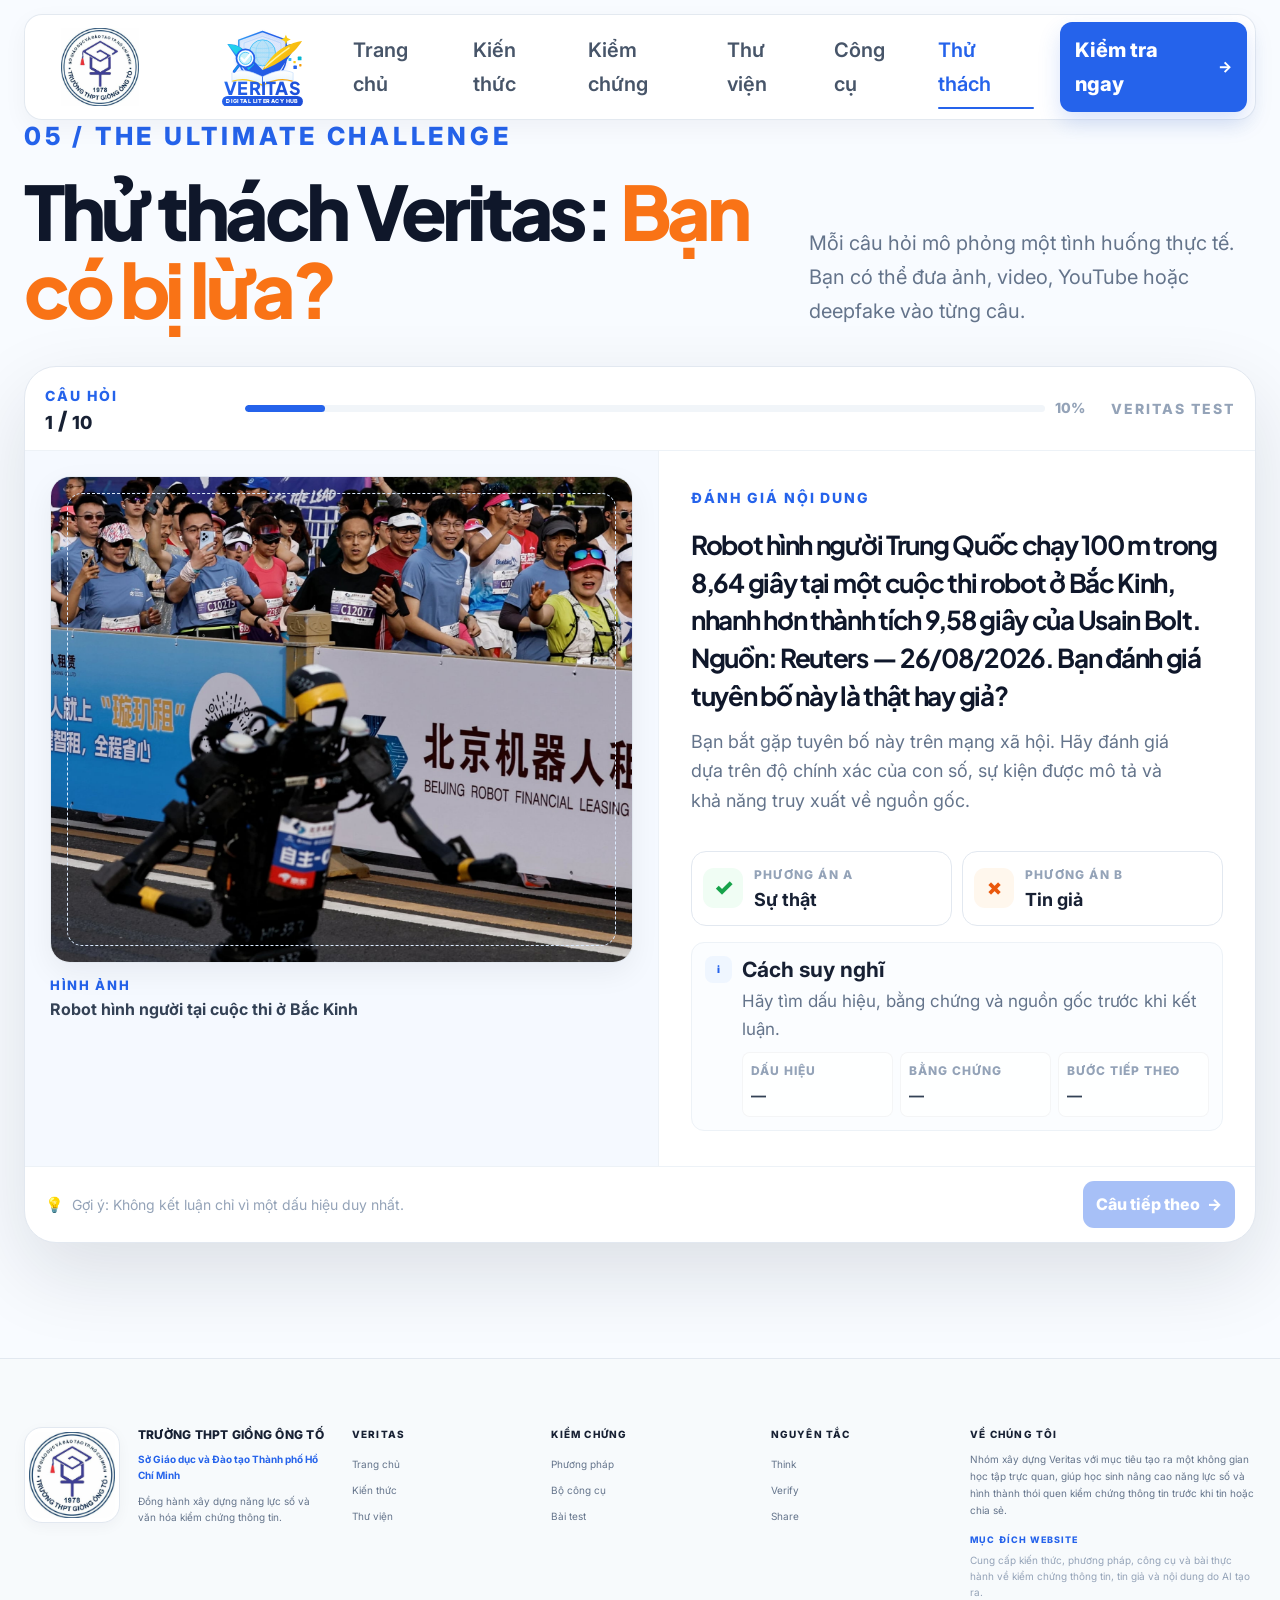
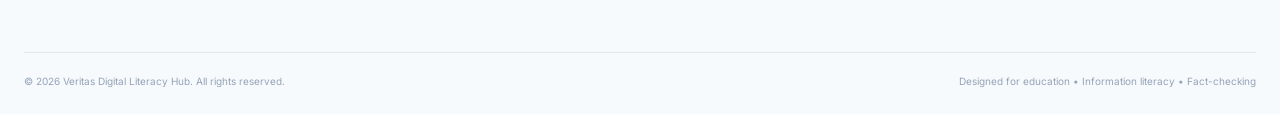
==== commit 8104f4a3: "bố cục" ====
--- a/challenge.html
+++ b/challenge.html
@@ -677,12 +677,601 @@
 </header>
 <main>
 
-<!-- CHALLENGE SẼ ĐƯỢC ĐẶT Ở ĐÂY -->
+<!-- =====================================================
+     QUIZ / CHALLENGE
+===================================================== -->
+
+<section
+    class="section challenge-section"
+    id="challenge"
+>
+
+    <div class="container">
+
+        <div class="section-heading challenge-heading">
+
+            <div>
+
+                <span class="section-kicker">
+                    05 / THE ULTIMATE CHALLENGE
+                </span>
+
+                <h2>
+                    Thử thách Veritas:
+                    <span>Bạn có bị lừa?</span>
+                </h2>
+
+            </div>
+
+            <p>
+                Mỗi câu hỏi mô phỏng một tình huống
+                thực tế. Bạn có thể đưa ảnh, video,
+                YouTube hoặc deepfake vào từng câu.
+            </p>
+
+        </div>
+
+
+        <div class="quiz-card">
+
+            <!-- QUIZ HEADER -->
+
+            <div class="quiz-header">
+
+                <div class="quiz-number">
+
+                    <span>
+                        CÂU HỎI
+                    </span>
+
+                    <strong>
+                        <span id="quizCurrent">
+                            1
+                        </span>
+
+                        /
+
+                        <span id="quizTotal">
+                            10
+                        </span>
+                    </strong>
+
+                </div>
+
+
+                <div class="quiz-progress">
+
+                    <div class="quiz-progress-track">
+
+                        <span
+                            id="quizProgress"
+                            style="width: 10%"
+                        ></span>
+
+                    </div>
+
+                    <span
+                        id="quizProgressLabel"
+                    >
+                        10%
+                    </span>
+
+                </div>
+
+
+                <span class="quiz-topic">
+                    VERITAS TEST
+                </span>
+
+            </div>
+
+
+            <!-- QUIZ BODY -->
+
+            <div class="quiz-body">
+
+                <!-- MEDIA -->
+
+                <div class="quiz-media-box">
+
+                    <div
+                        class="quiz-media"
+                        id="quizMedia"
+                    >
+
+                        <div class="media-placeholder">
+
+                            <div class="placeholder-icon">
+                                ▶
+                            </div>
+
+                            <strong>
+                                KHU VỰC MEDIA
+                            </strong>
+
+                            <p>
+                                Chèn ảnh, video,
+                                YouTube hoặc deepfake
+                                vào đây.
+                            </p>
+
+                        </div>
+
+                    </div>
+
+
+                    <div class="media-info">
+
+                        <span id="quizMediaType">
+                            HÌNH ẢNH / VIDEO
+                        </span>
+
+                        <strong id="quizMediaLabel">
+                            Nội dung cần phân tích
+                        </strong>
+
+                    </div>
+
+                </div>
+
+
+                <!-- QUESTION -->
+
+                <div class="quiz-question">
+
+                    <span class="question-kicker">
+                        ĐÁNH GIÁ NỘI DUNG
+                    </span>
+
+                    <h3 id="quizQuestion">
+                        Nội dung này nên được đánh giá
+                        là sự thật hay tin giả?
+                    </h3>
+
+
+                    <p
+                        class="quiz-context"
+                        id="quizContext"
+                    >
+                        Hãy quan sát kỹ nguồn,
+                        hình ảnh, thời gian và bối cảnh.
+                    </p>
+
+
+                    <div class="answer-buttons">
+
+                        <button
+                            class="answer-button truth"
+                            data-answer="true"
+                        >
+
+                            <span class="answer-symbol">
+                                ✓
+                            </span>
+
+                            <div>
+
+                                <small>
+                                    PHƯƠNG ÁN A
+                                </small>
+
+                                <strong>
+                                    Sự thật
+                                </strong>
+
+                            </div>
+
+                        </button>
+
+
+                        <button
+                            class="answer-button fake"
+                            data-answer="false"
+                        >
+
+                            <span class="answer-symbol">
+                                ×
+                            </span>
+
+                            <div>
+
+                                <small>
+                                    PHƯƠNG ÁN B
+                                </small>
+
+                                <strong>
+                                    Tin giả
+                                </strong>
+
+                            </div>
+
+                        </button>
+
+                    </div>
+
+
+                    <!-- EXPLANATION -->
+
+                    <div
+                        class="quiz-feedback"
+                        id="quizFeedback"
+                    >
+
+                        <div
+                            class="feedback-icon"
+                            id="feedbackIcon"
+                        >
+                            i
+                        </div>
+
+                        <div class="feedback-content">
+
+                            <strong
+                                id="feedbackTitle"
+                            >
+                                Cách suy nghĩ
+                            </strong>
+
+                            <p
+                                id="feedbackText"
+                            >
+                                Hãy tìm bằng chứng trước
+                                khi kết luận.
+                            </p>
+
+                            <div class="feedback-grid">
+
+                                <div>
+
+                                    <span>
+                                        DẤU HIỆU
+                                    </span>
+
+                                    <strong
+                                        id="feedbackSignal"
+                                    >
+                                        —
+                                    </strong>
+
+                                </div>
+
+                                <div>
+
+                                    <span>
+                                        BẰNG CHỨNG
+                                    </span>
+
+                                    <strong
+                                        id="feedbackEvidence"
+                                    >
+                                        —
+                                    </strong>
+
+                                </div>
+
+                                <div>
+
+                                    <span>
+                                        BƯỚC TIẾP THEO
+                                    </span>
+
+                                    <strong
+                                        id="feedbackNext"
+                                    >
+                                        —
+                                    </strong>
+
+                                </div>
+
+                            </div>
+
+                        </div>
+
+                    </div>
+
+                </div>
+
+            </div>
+
+
+            <!-- NEXT -->
+
+            <div class="quiz-footer">
+
+                <div class="quiz-tip">
+                    <span>
+                        💡
+                    </span>
+
+                    <p>
+                        Gợi ý:
+                        Không kết luận chỉ vì
+                        một dấu hiệu duy nhất.
+                    </p>
+                </div>
+
+
+                <button
+                    class="next-question"
+                    id="nextQuestion"
+                >
+                    Câu tiếp theo
+                    <span>→</span>
+                </button>
+
+            </div>
+
+        </div>
+
+
+        <!-- RESULT -->
+
+        <div
+            class="quiz-result"
+            id="quizResult"
+        >
+
+            <div class="result-score">
+
+                <div
+                    class="score-ring"
+                    id="scoreRing"
+                    style="--score: 0"
+                >
+
+                    <div>
+
+                        <strong id="scorePercent">
+                            0%
+                        </strong>
+
+                        <span>
+                            ĐIỂM
+                        </span>
+
+                    </div>
+
+                </div>
+
+            </div>
+
+
+            <div class="result-content">
+
+                <span class="result-label">
+                    KẾT QUẢ VERITAS
+                </span>
+
+                <h3>
+                    Bạn là
+                    <span id="resultBadge">
+                        Tân binh Veritas
+                    </span>
+                </h3>
+
+                <p id="resultDescription">
+                    Hãy tiếp tục luyện tập khả năng
+                    kiểm tra nguồn, bằng chứng và bối cảnh.
+                </p>
+
+
+                <div class="result-stats">
+
+                    <div>
+
+                        <span>
+                            ĐÚNG
+                        </span>
+
+                        <strong
+                            id="resultCorrect"
+                        >
+                            0/10
+                        </strong>
+
+                    </div>
+
+                    <div>
+
+                        <span>
+                            ĐỘ CHÍNH XÁC
+                        </span>
+
+                        <strong
+                            id="resultAccuracy"
+                        >
+                            0%
+                        </strong>
+
+                    </div>
+
+                    <div>
+
+                        <span>
+                            CẤP ĐỘ
+                        </span>
+
+                        <strong
+                            id="resultLevel"
+                        >
+                            Cần luyện tập
+                        </strong>
+
+                    </div>
+
+                </div>
+
+
+                <button
+                    class="button primary-button"
+                    id="restartQuiz"
+                >
+                    Làm lại bài test
+                    <span>↻</span>
+                </button>
+
+            </div>
+
+        </div>
+
+    </div>
+
+</section>
 
 </main>
 
-<!-- FOOTER -->
-<!-- Sẽ đưa Footer hiện tại của Veritas vào đây -->
+<!-- =====================================================
+     FOOTER
+===================================================== -->
+
+<footer class="site-footer">
+
+    <div class="container footer-main">
+
+        <!-- TRƯỜNG -->
+        <div class="footer-school">
+
+            <div class="footer-logo">
+
+                <img
+                    src="assets/logo.png"
+                    alt="Logo Trường THPT Giồng Ông Tố"
+                >
+
+            </div>
+
+            <div class="footer-school-info">
+
+                <strong>
+                    TRƯỜNG THPT GIỒNG ÔNG TỐ
+                </strong>
+
+                <span>
+                    Sở Giáo dục và Đào tạo Thành phố Hồ Chí Minh
+                </span>
+
+                <small>
+                    Đồng hành xây dựng năng lực số
+                    và văn hóa kiểm chứng thông tin.
+                </small>
+
+            </div>
+
+        </div>
+
+
+        <!-- VERITAS -->
+        <div class="footer-column">
+
+            <strong>
+                VERITAS
+            </strong>
+
+            <a href="#home">
+                Trang chủ
+            </a>
+
+            <a href="knowledge.html">
+                Kiến thức
+            </a>
+
+            <a href="library.html">
+                Thư viện
+            </a>
+
+        </div>
+
+
+        <!-- KIỂM CHỨNG -->
+        <div class="footer-column">
+
+            <strong>
+                KIỂM CHỨNG
+            </strong>
+
+            <a href="methods.html">
+                Phương pháp
+            </a>
+
+            <a href="toolkit.html">
+                Bộ công cụ
+            </a>
+
+            <a href="challenge.html">
+                Bài test
+            </a>
+
+        </div>
+
+
+        <!-- NGUYÊN TẮC -->
+        <div class="footer-column">
+
+            <strong>
+                NGUYÊN TẮC
+            </strong>
+
+            <span>
+                Think
+            </span>
+
+            <span>
+                Verify
+            </span>
+
+            <span>
+                Share
+            </span>
+
+        </div>
+
+
+        <!-- VỀ CHÚNG TÔI -->
+        <div class="footer-about">
+
+            <strong>
+                VỀ CHÚNG TÔI
+            </strong>
+
+            <p>
+                Nhóm xây dựng Veritas với mục tiêu tạo ra
+                một không gian học tập trực quan, giúp học sinh
+                nâng cao năng lực số và hình thành thói quen
+                kiểm chứng thông tin trước khi tin hoặc chia sẻ.
+            </p>
+
+            <small>
+                MỤC ĐÍCH WEBSITE
+            </small>
+
+            <span>
+                Cung cấp kiến thức, phương pháp, công cụ và
+                bài thực hành về kiểm chứng thông tin, tin giả
+                và nội dung do AI tạo ra.
+            </span>
+
+        </div>
+
+    </div>
+
+
+    <!-- FOOTER BOTTOM -->
+
+    <div class="container footer-bottom">
+
+        <span>
+            © <span id="year"></span>
+            Veritas Digital Literacy Hub.
+            All rights reserved.
+        </span>
+
+        <span>
+            Designed for education • Information literacy • Fact-checking
+        </span>
+
+    </div>
+
+</footer>
 
 <script src="script.js"></script>
 
